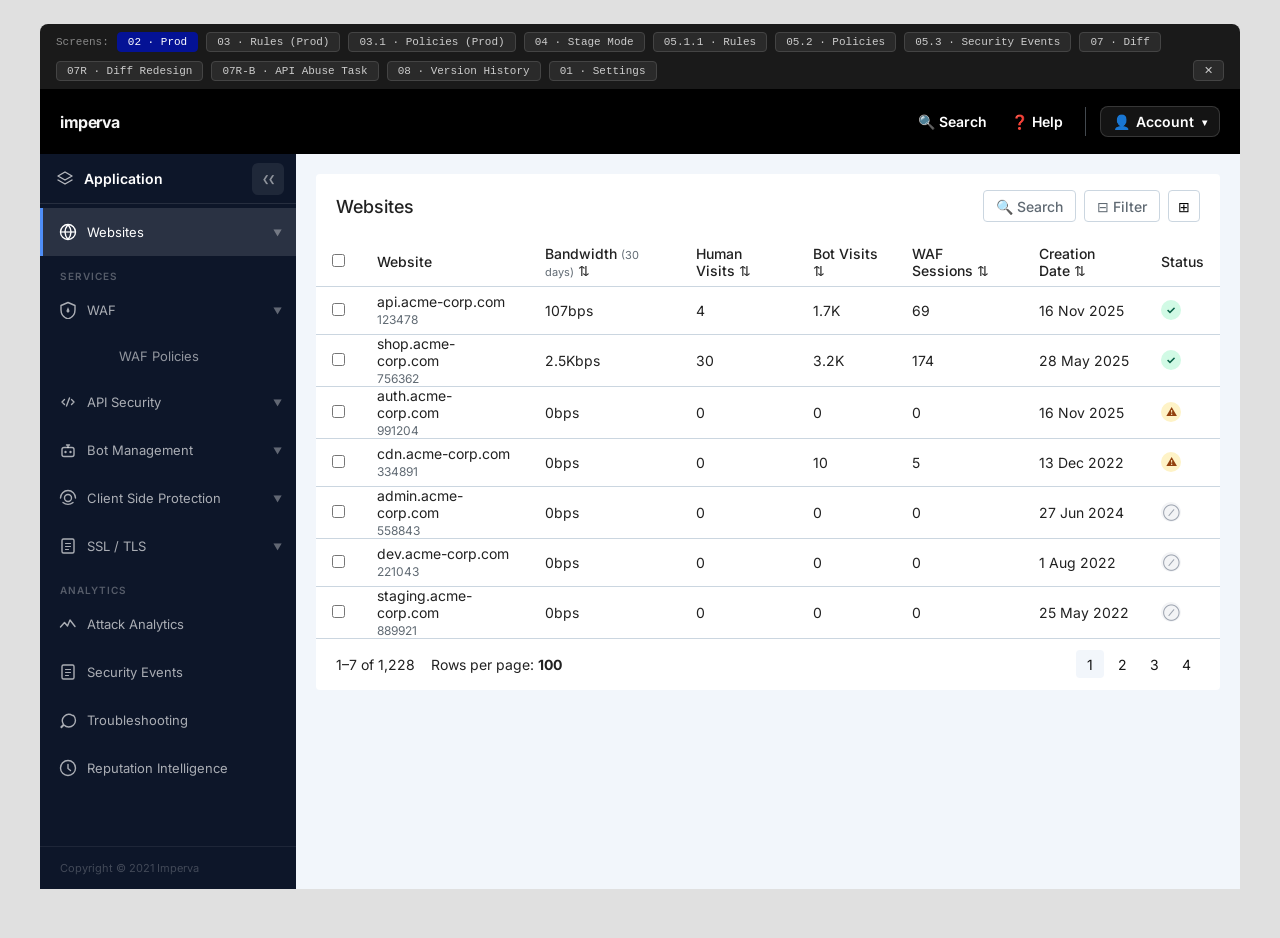
==== index.html @ 2d8f925b "Initial prototype upload" ====
<!DOCTYPE html>
<html lang="en">
<head>
  <meta charset="UTF-8" />
  <meta name="viewport" content="width=device-width, initial-scale=1.0" />
  <title>Imperva  -  Stage & Version Control Prototype</title>
  <link rel="stylesheet" href="style.css" />
</head>
<body>

<!-- ── PROTOTYPE NAV BAR ──────────────────────────── -->
<nav class="proto-nav">
  <span>Screens:</span>
  <button class="active" onclick="showScreen('s02')">02 · Prod</button>
  <button onclick="showScreen('s03')">03 · Rules (Prod)</button>
  <button onclick="showScreen('s03_1')">03.1 · Policies (Prod)</button>
  <button onclick="showScreen('s04')">04 · Stage Mode</button>
  <button onclick="showScreen('s05_1_1')">05.1.1 · Rules</button>
  <button onclick="showScreen('s05_2')">05.2 · Policies</button>
  <button onclick="showScreen('s05_3')">05.3 · Security Events</button>
  <button onclick="showDiff()">07 · Diff</button>
  <button onclick="showScreen('s07r')">07R · Diff Redesign</button>
  <button onclick="showScreen('s07rb')">07R-B · API Abuse Task</button>
  <button onclick="showScreen('s08')">08 · Version History</button>
  <button onclick="showScreen('s01')">01 · Settings</button>
  <button id="proto-collapse-btn" onclick="toggleProtoNav()" style="margin-left:auto;">✕</button>
</nav>

<!-- ════════════════════════════════════════════════
     SCREEN 02  -  PROD (production view)
═════════════════════════════════════════════════ -->
<div id="s02" class="screen active">
  <header class="top-nav black" id="nav-s02"></header>
  <div class="page-body">
    <aside class="sidebar" id="sidebar-s02"></aside>
    <main class="page-content">
      <div class="table-container" style="margin:20px;">
        <div class="table-toolbar" style="gap:12px;">
          <div class="table-title">Websites</div>
          <div class="table-actions" style="margin-left:auto;">
            <button class="btn btn-ghost">🔍 Search</button>
            <button class="btn btn-ghost">⊟ Filter</button>
            <button class="btn btn-ghost-sm">⊞</button>
          </div>
        </div>
        <table id="websites-table-s02"></table>
        <div class="table-pagination">
          <span>1–7 of 1,228</span>
          <span>Rows per page: <strong>100</strong></span>
          <div class="page-nums"><span class="current-page">1</span><span>2</span><span>3</span><span>4</span></div>
        </div>
      </div>
    </main>
  </div>
</div><!-- /s02 -->


<!-- ════════════════════════════════════════════════
     SCREEN 03  -  RULES (PROD, read-only)
═════════════════════════════════════════════════ -->
<div id="s03" class="screen">
  <header class="top-nav black" id="nav-s03"></header>
  <div class="page-body">
    <aside class="sidebar" id="sidebar-s03"></aside>
    <main class="page-content">

      <!-- Read-only info banner -->
      <div style="display:flex;align-items:center;gap:12px;background:#EFF6FF;border-left:4px solid #3B82F6;border-radius:4px;padding:12px 16px;margin:16px 20px 0;font-size:13px;color:#1E40AF;">
        <span style="font-size:15px;flex-shrink:0;">🔒</span>
        <span>Rules are read-only in production. To create or edit rules, switch to Stage Mode. Changes are saved as a version and must be promoted to take effect in production.</span>
        <button class="btn btn-primary" style="margin-left:auto;flex-shrink:0;height:32px;font-size:12px;padding:0 14px;" onclick="showScreen('s05_1_1')">Switch to Stage Mode</button>
      </div>

      <!-- ── RULES PAGE (read-only) ── -->
      <div class="rules-page">

        <!-- Tab bar -->
        <div class="rules-tabs">
          <button class="rules-tab active">All</button>
          <button class="rules-tab">Redirect</button>
          <button class="rules-tab">Rates</button>
          <button class="rules-tab">Security</button>
          <button class="rules-tab">Rewrite Request</button>
          <button class="rules-tab">Forward</button>
          <button class="rules-tab">Rewrite Response</button>
          <button class="rules-tab">Override WAF Settings</button>
        </div>

        <!-- Toolbar -->
        <div class="rules-toolbar">
          <div class="rules-filter">
            <svg width="14" height="14" viewBox="0 0 16 16" fill="none"><path d="M6.5 1A5.5 5.5 0 1 0 12 6.5 5.506 5.506 0 0 0 6.5 1zm4.457 9.043L15 14.086 14.086 15l-4.043-4.043A5.5 5.5 0 1 1 10.957 10.043z" fill="#606A73"/></svg>
            <input type="text" placeholder="Filter by Keyword or ID" />
          </div>
          <button class="rules-icon-btn" title="Export">
            <svg width="16" height="16" viewBox="0 0 16 16" fill="none"><path d="M8 1v9M4 6l4 4 4-4M2 13h12" stroke="#606A73" stroke-width="1.5" stroke-linecap="round" stroke-linejoin="round"/></svg>
          </button>
          <button class="btn btn-primary" style="height:36px;font-size:13px;padding:0 16px;opacity:0.5;pointer-events:none;">Add Rule</button>
        </div>

        <!-- Table -->
        <table class="rules-table">
          <thead>
            <tr>
              <th>PriorityName (ID)</th>
              <th>Description</th>
              <th>Hits (Last 7 days)</th>
              <th>Status</th>
              <th>Edit</th>
              <th>More</th>
            </tr>
          </thead>
          <tbody>
            <!-- Rates group -->
            <tr class="rules-group-row">
              <td colspan="6">Rates</td>
            </tr>
            <tr>
              <td>
                <div class="rules-name">Count Ruby HTTP client<br>requests in 10sec (10093129)</div>
              </td>
              <td class="rules-desc">If: ClientId == 747</td>
              <td></td>
              <td><span class="rules-status enabled"><svg width="14" height="14" viewBox="0 0 16 16"><circle cx="8" cy="8" r="7" fill="#22c55e"/><path d="M5 8l2.5 2.5L11 5.5" stroke="#fff" stroke-width="1.8" stroke-linecap="round" stroke-linejoin="round" fill="none"/></svg> Enabled</span></td>
              <td><button class="rules-action-btn" style="opacity:0.5;pointer-events:none;">&#9998;</button></td>
              <td><button class="rules-action-btn" style="opacity:0.5;pointer-events:none;">&#8942;</button></td>
            </tr>
            <!-- Security group -->
            <tr class="rules-group-row">
              <td colspan="6">Security</td>
            </tr>
            <tr>
              <td>
                <div class="rules-name">Block Session when reaching<br>10 requests (10093135)</div>
              </td>
              <td class="rules-desc">
                If: CustomRate &gt;= {count-ruby-http-client-requests-<br>in-10sec;10}<br>
                <span style="color:#606A73;">Then: Block Session</span>
              </td>
              <td></td>
              <td><span class="rules-status enabled"><svg width="14" height="14" viewBox="0 0 16 16"><circle cx="8" cy="8" r="7" fill="#22c55e"/><path d="M5 8l2.5 2.5L11 5.5" stroke="#fff" stroke-width="1.8" stroke-linecap="round" stroke-linejoin="round" fill="none"/></svg> Enabled</span></td>
              <td><button class="rules-action-btn" style="opacity:0.5;pointer-events:none;">&#9998;</button></td>
              <td><button class="rules-action-btn" style="opacity:0.5;pointer-events:none;">&#8942;</button></td>
            </tr>
          </tbody>
        </table>

        <!-- Pagination -->
        <div class="rules-pagination">
          <span>Showing 1 to 2 of 2 entries</span>
          <span style="margin-left:16px;">Show <select class="rules-page-select"><option>25</option><option>50</option><option>100</option></select> rows</span>
          <div class="rules-page-nums">
            <button class="rules-pg-btn">&lt;&lt;</button>
            <button class="rules-pg-btn">&lt;</button>
            <button class="rules-pg-btn active">1</button>
            <button class="rules-pg-btn">&gt;</button>
            <button class="rules-pg-btn">&gt;&gt;</button>
          </div>
        </div>

      </div><!-- /rules-page -->
    </main>
  </div>
</div><!-- /s03 -->


<!-- ════════════════════════════════════════════════
     SCREEN 03.1  -  POLICIES (PROD, read-only)
═════════════════════════════════════════════════ -->
<div id="s03_1" class="screen">
  <header class="top-nav black" id="nav-s03_1"></header>
  <div class="page-body">
    <aside class="sidebar" id="sidebar-s03_1"></aside>
    <main class="page-content">

      <!-- Read-only info banner -->
      <div style="display:flex;align-items:center;gap:12px;background:#EFF6FF;border-left:4px solid #3B82F6;border-radius:4px;padding:12px 16px;margin:16px 20px 0;font-size:13px;color:#1E40AF;">
        <span style="font-size:15px;flex-shrink:0;">🔒</span>
        <span>Policies are read-only in production. To create or edit policies, switch to Stage Mode.</span>
        <button class="btn btn-primary" style="margin-left:auto;flex-shrink:0;height:32px;font-size:12px;padding:0 14px;" onclick="showScreen('s05_2')">Switch to Stage Mode</button>
      </div>

      <!-- ── POLICIES PAGE (read-only) ── -->
      <div class="rules-page">

        <!-- Tab bar -->
        <div class="rules-tabs">
          <button class="rules-tab active">All</button>
          <button class="rules-tab">ACL</button>
          <button class="rules-tab">Allowlist</button>
          <button class="rules-tab">WAF Rules</button>
        </div>

        <!-- Toolbar -->
        <div class="rules-toolbar" style="justify-content:space-between;">
          <button class="rules-icon-btn" style="width:auto;padding:0 12px;gap:6px;font-size:13px;color:#606A73;font-family:'Inter',sans-serif;">
            <svg width="14" height="14" viewBox="0 0 16 16" fill="none"><path d="M2 4h12M4 8h8M6 12h4" stroke="#606A73" stroke-width="1.5" stroke-linecap="round"/></svg>
            Filters
          </button>
          <div style="display:flex;gap:8px;align-items:center;">
            <div class="rules-filter">
              <svg width="14" height="14" viewBox="0 0 16 16" fill="none"><path d="M6.5 1A5.5 5.5 0 1 0 12 6.5 5.506 5.506 0 0 0 6.5 1zm4.457 9.043L15 14.086 14.086 15l-4.043-4.043A5.5 5.5 0 1 1 10.957 10.043z" fill="#606A73"/></svg>
              <input type="text" placeholder="Search" />
            </div>
            <button class="btn btn-primary" style="height:36px;font-size:13px;padding:0 16px;">New Policy</button>
          </div>
        </div>

        <!-- Table -->
        <table class="rules-table">
          <thead>
            <tr>
              <th>Policy Name (ID)</th>
              <th>Task</th>
              <th>Description</th>
              <th>Default</th>
              <th>Applied To</th>
              <th>Last Modified</th>
              <th>Status (ID)</th>
              <th>More</th>
            </tr>
          </thead>
          <tbody>
            <tr>
              <td><div class="rules-name">Global WAF Policy<br><span style="color:#606A73;font-size:12px;">ACL-001</span></div></td>
              <td><span class="pol-badge waf-rule">WAF Rules</span></td>
              <td class="rules-desc">SQL injection &amp; XSS prevention</td>
              <td>Block</td>
              <td>8 sites</td>
              <td><div style="font-size:13px;">Mar 11, 2026</div><div style="font-size:11px;color:#606A73;">2 days ago</div></td>
              <td><span class="rules-status enabled"><svg width="14" height="14" viewBox="0 0 16 16"><circle cx="8" cy="8" r="7" fill="#22c55e"/><path d="M5 8l2.5 2.5L11 5.5" stroke="#fff" stroke-width="1.8" stroke-linecap="round" stroke-linejoin="round" fill="none"/></svg> Enabled</span></td>
              <td><button class="rules-action-btn" style="opacity:0.5;pointer-events:none;">&#8942;</button></td>
            </tr>
            <tr>
              <td><div class="rules-name">Bot Detection – API<br><span style="color:#606A73;font-size:12px;">BOT-004</span></div></td>
              <td><span class="pol-badge waf-rule">WAF Rules</span></td>
              <td class="rules-desc">Detect automated API traffic</td>
              <td>Challenge</td>
              <td>3 sites</td>
              <td><div style="font-size:13px;">Mar 10, 2026</div><div style="font-size:11px;color:#606A73;">3 days ago</div></td>
              <td><span class="rules-status enabled"><svg width="14" height="14" viewBox="0 0 16 16"><circle cx="8" cy="8" r="7" fill="#22c55e"/><path d="M5 8l2.5 2.5L11 5.5" stroke="#fff" stroke-width="1.8" stroke-linecap="round" stroke-linejoin="round" fill="none"/></svg> Enabled</span></td>
              <td><button class="rules-action-btn" style="opacity:0.5;pointer-events:none;">&#8942;</button></td>
            </tr>
            <tr>
              <td><div class="rules-name">allow no traffic from Israel<br><span style="color:#606A73;font-size:12px;">DSGN-898</span></div></td>
              <td><span class="pol-badge acl-badge">ACL</span></td>
              <td class="rules-desc">Geo-based access control rule</td>
              <td>Block</td>
              <td>5 sites</td>
              <td><div style="font-size:13px;">Mar 08, 2026</div><div style="font-size:11px;color:#606A73;">5 days ago</div></td>
              <td><span class="rules-status enabled"><svg width="14" height="14" viewBox="0 0 16 16"><circle cx="8" cy="8" r="7" fill="#22c55e"/><path d="M5 8l2.5 2.5L11 5.5" stroke="#fff" stroke-width="1.8" stroke-linecap="round" stroke-linejoin="round" fill="none"/></svg> Enabled</span></td>
              <td><button class="rules-action-btn" style="opacity:0.5;pointer-events:none;">&#8942;</button></td>
            </tr>
            <tr>
              <td><div class="rules-name">above 500 policy<br><span style="color:#606A73;font-size:12px;">DSGN-00F</span></div></td>
              <td><span class="pol-badge waf-rule">WAF Rules</span></td>
              <td class="rules-desc">Rate threshold enforcement</td>
              <td>Block</td>
              <td>2 sites</td>
              <td><div style="font-size:13px;">Mar 06, 2026</div><div style="font-size:11px;color:#606A73;">7 days ago</div></td>
              <td><span class="rules-status modified"><svg width="14" height="14" viewBox="0 0 16 16"><circle cx="8" cy="8" r="7" fill="#F59E0B"/><path d="M8 5v3.5M8 10.5v.5" stroke="#fff" stroke-width="1.8" stroke-linecap="round" fill="none"/></svg> Modified</span></td>
              <td><button class="rules-action-btn" style="opacity:0.5;pointer-events:none;">&#8942;</button></td>
            </tr>
            <tr>
              <td><div class="rules-name">Rate Limiting – Login<br><span style="color:#606A73;font-size:12px;">RL-012</span></div></td>
              <td><span class="pol-badge waf-rule">WAF Rules</span></td>
              <td class="rules-desc">Limit login attempts to prevent brute force</td>
              <td>Block</td>
              <td>1 site</td>
              <td><div style="font-size:13px;">Feb 01, 2026</div><div style="font-size:11px;color:#606A73;">38 days ago</div></td>
              <td><span class="rules-status enabled"><svg width="14" height="14" viewBox="0 0 16 16"><circle cx="8" cy="8" r="7" fill="#22c55e"/><path d="M5 8l2.5 2.5L11 5.5" stroke="#fff" stroke-width="1.8" stroke-linecap="round" stroke-linejoin="round" fill="none"/></svg> Enabled</span></td>
              <td><button class="rules-action-btn" style="opacity:0.5;pointer-events:none;">&#8942;</button></td>
            </tr>
            <tr>
              <td><div class="rules-name">block new domains<br><span style="color:#606A73;font-size:12px;">ATTS-101</span></div></td>
              <td><span class="pol-badge acl-badge">ACL</span></td>
              <td class="rules-desc">Block requests from newly registered domains</td>
              <td>Block</td>
              <td>All sites</td>
              <td><div style="font-size:13px;">Jan 28, 2026</div><div style="font-size:11px;color:#606A73;">45 days ago</div></td>
              <td><span class="rules-status enabled"><svg width="14" height="14" viewBox="0 0 16 16"><circle cx="8" cy="8" r="7" fill="#22c55e"/><path d="M5 8l2.5 2.5L11 5.5" stroke="#fff" stroke-width="1.8" stroke-linecap="round" stroke-linejoin="round" fill="none"/></svg> Enabled</span></td>
              <td><button class="rules-action-btn" style="opacity:0.5;pointer-events:none;">&#8942;</button></td>
            </tr>
            <tr>
              <td><div class="rules-name">block low score domains<br><span style="color:#606A73;font-size:12px;">LTLM-21271</span></div></td>
              <td><span class="pol-badge waf-rule">WAF Rules</span></td>
              <td class="rules-desc">Block clients with reputation score &lt; 30</td>
              <td>Block</td>
              <td>6 sites</td>
              <td><div style="font-size:13px;">Jan 15, 2026</div><div style="font-size:11px;color:#606A73;">58 days ago</div></td>
              <td><span class="rules-status enabled"><svg width="14" height="14" viewBox="0 0 16 16"><circle cx="8" cy="8" r="7" fill="#22c55e"/><path d="M5 8l2.5 2.5L11 5.5" stroke="#fff" stroke-width="1.8" stroke-linecap="round" stroke-linejoin="round" fill="none"/></svg> Enabled</span></td>
              <td><button class="rules-action-btn" style="opacity:0.5;pointer-events:none;">&#8942;</button></td>
            </tr>
            <tr>
              <td><div class="rules-name">IP Allowlist<br><span style="color:#606A73;font-size:12px;">IPL-007</span></div></td>
              <td><span class="pol-badge allowlist">Allowlist</span></td>
              <td class="rules-desc">Allow requests from known trusted IPs</td>
              <td>Allow</td>
              <td>4 sites</td>
              <td><div style="font-size:13px;">Mar 09, 2026</div><div style="font-size:11px;color:#606A73;">4 days ago</div></td>
              <td><span class="rules-status enabled"><svg width="14" height="14" viewBox="0 0 16 16"><circle cx="8" cy="8" r="7" fill="#22c55e"/><path d="M5 8l2.5 2.5L11 5.5" stroke="#fff" stroke-width="1.8" stroke-linecap="round" stroke-linejoin="round" fill="none"/></svg> Enabled</span></td>
              <td><button class="rules-action-btn" style="opacity:0.5;pointer-events:none;">&#8942;</button></td>
            </tr>
          </tbody>
        </table>

        <!-- Pagination -->
        <div class="rules-pagination">
          <span>Showing 1 to 8 of 8 entries</span>
          <span style="margin-left:16px;">Show <select class="rules-page-select"><option>25</option><option>50</option><option>100</option></select> rows</span>
          <div class="rules-page-nums">
            <button class="rules-pg-btn">&lt;&lt;</button>
            <button class="rules-pg-btn">&lt;</button>
            <button class="rules-pg-btn active">1</button>
            <button class="rules-pg-btn">&gt;</button>
            <button class="rules-pg-btn">&gt;&gt;</button>
          </div>
        </div>

      </div><!-- /policies-page -->
    </main>
  </div>
</div><!-- /s03_1 -->


<!-- ════════════════════════════════════════════════
     SCREEN 04  -  IN STAGE MODE
═════════════════════════════════════════════════ -->
<div id="s04" class="screen">
  <header class="top-nav blue" id="nav-s04"></header>
  <div class="page-body">
    <aside class="sidebar" id="sidebar-s04"></aside>
    <main class="page-content">
      <div class="stage-banner" id="banner-s04"></div>
      <div class="table-container" style="margin:20px;">
        <div class="table-toolbar" style="gap:12px;">
          <div class="table-title">Websites</div>
          <div class="table-actions" style="margin-left:auto;">
            <button class="btn btn-ghost">🔍 Search</button>
            <button class="btn btn-ghost">⊟ Filter</button>
            <button class="btn btn-ghost-sm">⊞</button>
          </div>
        </div>
        <table id="websites-table-s04"></table>
        <div class="table-pagination">
          <span>1–7 of 1,228</span>
          <span>Rows per page: <strong>100</strong></span>
          <div class="page-nums"><span class="current-page">1</span><span>2</span><span>3</span><span>4</span></div>
        </div>
      </div>
    </main>
  </div>
</div><!-- /s04 -->


<!-- ════════════════════════════════════════════════
     SCREEN 05.1  -  NAVIGATING STAGE (website console)
═════════════════════════════════════════════════ -->
<div id="s05_1" class="screen">
  <header class="top-nav blue" id="nav-s05_1"></header>
  <div class="page-body">
    <aside class="sidebar sidebar-navigating" id="sidebar-s05_1"></aside>
    <main class="page-content">
      <div class="stage-banner" id="banner-s05_1"></div>
      <div style="padding:16px 20px 8px;">
        <div class="page-content-title">api.acme-corp.com</div>
      </div>
      <img src="dashboard-screenshot.png"
           alt="Website dashboard"
           style="width:100%;display:block;" />
    </main>
  </div>
</div><!-- /s05_1 -->


<!-- ════════════════════════════════════════════════
     SCREEN 05.1.1 - RULES IN STAGE
═════════════════════════════════════════════════ -->
<div id="s05_1_1" class="screen">
  <header class="top-nav blue" id="nav-s05_1_1"></header>
  <div class="page-body">
    <aside class="sidebar sidebar-navigating" id="sidebar-s05_1_1"></aside>
    <main class="page-content">
      <div class="stage-banner" id="banner-s05_1_1"></div>

      <!-- ── RULES PAGE ── -->
      <div class="rules-page">

        <!-- Tab bar -->
        <div class="rules-tabs">
          <button class="rules-tab active">All</button>
          <button class="rules-tab">Redirect</button>
          <button class="rules-tab">Rates</button>
          <button class="rules-tab">Security</button>
          <button class="rules-tab">Rewrite Request</button>
          <button class="rules-tab">Forward</button>
          <button class="rules-tab">Rewrite Response</button>
          <button class="rules-tab">Override WAF Settings</button>
        </div>

        <!-- Toolbar -->
        <div class="rules-toolbar">
          <div class="rules-filter">
            <svg width="14" height="14" viewBox="0 0 16 16" fill="none"><path d="M6.5 1A5.5 5.5 0 1 0 12 6.5 5.506 5.506 0 0 0 6.5 1zm4.457 9.043L15 14.086 14.086 15l-4.043-4.043A5.5 5.5 0 1 1 10.957 10.043z" fill="#606A73"/></svg>
            <input type="text" placeholder="Filter by Keyword or ID" />
          </div>
          <button class="rules-icon-btn" title="Export">
            <svg width="16" height="16" viewBox="0 0 16 16" fill="none"><path d="M8 1v9M4 6l4 4 4-4M2 13h12" stroke="#606A73" stroke-width="1.5" stroke-linecap="round" stroke-linejoin="round"/></svg>
          </button>
          <button class="btn btn-primary" style="height:36px;font-size:13px;padding:0 16px;">Add Rule</button>
        </div>

        <!-- Table -->
        <table class="rules-table">
          <thead>
            <tr>
              <th>PriorityName (ID)</th>
              <th>Description</th>
              <th>Hits (Last 7 days)</th>
              <th>Status</th>
              <th>Edit</th>
              <th>More</th>
            </tr>
          </thead>
          <tbody>
            <!-- Rates group -->
            <tr class="rules-group-row">
              <td colspan="6">Rates</td>
            </tr>
            <tr>
              <td>
                <div class="rules-name">Count Ruby HTTP client<br>requests in 10sec (10093129)</div>
              </td>
              <td class="rules-desc">If: ClientId == 747</td>
              <td></td>
              <td><span class="rules-status enabled"><svg width="14" height="14" viewBox="0 0 16 16"><circle cx="8" cy="8" r="7" fill="#22c55e"/><path d="M5 8l2.5 2.5L11 5.5" stroke="#fff" stroke-width="1.8" stroke-linecap="round" stroke-linejoin="round" fill="none"/></svg> Enabled</span></td>
              <td><button class="rules-action-btn">&#9998;</button></td>
              <td><button class="rules-action-btn">&#8942;</button></td>
            </tr>
            <!-- Security group -->
            <tr class="rules-group-row">
              <td colspan="6">Security</td>
            </tr>
            <tr>
              <td>
                <div class="rules-name">Block Session when reaching<br>10 requests (10093135)</div>
              </td>
              <td class="rules-desc">
                If: CustomRate &gt;= {count-ruby-http-client-requests-<br>in-10sec;10}<br>
                <span style="color:#606A73;">Then: Block Session</span>
              </td>
              <td></td>
              <td><span class="rules-status enabled"><svg width="14" height="14" viewBox="0 0 16 16"><circle cx="8" cy="8" r="7" fill="#22c55e"/><path d="M5 8l2.5 2.5L11 5.5" stroke="#fff" stroke-width="1.8" stroke-linecap="round" stroke-linejoin="round" fill="none"/></svg> Enabled</span></td>
              <td><button class="rules-action-btn">&#9998;</button></td>
              <td><button class="rules-action-btn">&#8942;</button></td>
            </tr>
          </tbody>
        </table>

        <!-- Pagination -->
        <div class="rules-pagination">
          <span>Showing 1 to 2 of 2 entries</span>
          <span style="margin-left:16px;">Show <select class="rules-page-select"><option>25</option><option>50</option><option>100</option></select> rows</span>
          <div class="rules-page-nums">
            <button class="rules-pg-btn">&lt;&lt;</button>
            <button class="rules-pg-btn">&lt;</button>
            <button class="rules-pg-btn active">1</button>
            <button class="rules-pg-btn">&gt;</button>
            <button class="rules-pg-btn">&gt;&gt;</button>
          </div>
        </div>

      </div><!-- /rules-page -->
    </main>
  </div>
</div><!-- /s05_1_1 -->


<!-- ════════════════════════════════════════════════
     SCREEN 05.2  -  POLICIES IN STAGE
═════════════════════════════════════════════════ -->
<div id="s05_2" class="screen">
  <header class="top-nav blue" id="nav-s05_2"></header>
  <div class="page-body">
    <aside class="sidebar sidebar-navigating" id="sidebar-s05_2"></aside>
    <main class="page-content">
      <div class="stage-banner" id="banner-s05_2"></div>

      <!-- ── POLICIES PAGE ── -->
      <div class="rules-page">

        <!-- Tab bar -->
        <div class="rules-tabs">
          <button class="rules-tab active">All</button>
          <button class="rules-tab">ACL</button>
          <button class="rules-tab">Allowlist</button>
          <button class="rules-tab">WAF Rules</button>
        </div>

        <!-- Toolbar -->
        <div class="rules-toolbar" style="justify-content:space-between;">
          <button class="rules-icon-btn" style="width:auto;padding:0 12px;gap:6px;font-size:13px;color:#606A73;font-family:'Inter',sans-serif;">
            <svg width="14" height="14" viewBox="0 0 16 16" fill="none"><path d="M2 4h12M4 8h8M6 12h4" stroke="#606A73" stroke-width="1.5" stroke-linecap="round"/></svg>
            Filters
          </button>
          <div style="display:flex;gap:8px;align-items:center;">
            <div class="rules-filter">
              <svg width="14" height="14" viewBox="0 0 16 16" fill="none"><path d="M6.5 1A5.5 5.5 0 1 0 12 6.5 5.506 5.506 0 0 0 6.5 1zm4.457 9.043L15 14.086 14.086 15l-4.043-4.043A5.5 5.5 0 1 1 10.957 10.043z" fill="#606A73"/></svg>
              <input type="text" placeholder="Search" />
            </div>
            <button class="btn btn-primary" style="height:36px;font-size:13px;padding:0 16px;">New Policy</button>
          </div>
        </div>

        <!-- Table -->
        <table class="rules-table">
          <thead>
            <tr>
              <th>Policy Name (ID)</th>
              <th>Task</th>
              <th>Description</th>
              <th>Default</th>
              <th>Applied To</th>
              <th>Last Modified</th>
              <th>Status (ID)</th>
              <th>More</th>
            </tr>
          </thead>
          <tbody>
            <tr>
              <td><div class="rules-name">Global WAF Policy<br><span style="color:#606A73;font-size:12px;">ACL-001</span></div></td>
              <td><span class="pol-badge waf-rule">WAF Rules</span></td>
              <td class="rules-desc">SQL injection &amp; XSS prevention</td>
              <td>Block</td>
              <td>8 sites</td>
              <td><div style="font-size:13px;">Mar 11, 2026</div><div style="font-size:11px;color:#606A73;">2 days ago</div></td>
              <td><span class="rules-status enabled"><svg width="14" height="14" viewBox="0 0 16 16"><circle cx="8" cy="8" r="7" fill="#22c55e"/><path d="M5 8l2.5 2.5L11 5.5" stroke="#fff" stroke-width="1.8" stroke-linecap="round" stroke-linejoin="round" fill="none"/></svg> Enabled</span></td>
              <td><button class="rules-action-btn">&#8942;</button></td>
            </tr>
            <tr>
              <td><div class="rules-name">Bot Detection – API<br><span style="color:#606A73;font-size:12px;">BOT-004</span></div></td>
              <td><span class="pol-badge waf-rule">WAF Rules</span></td>
              <td class="rules-desc">Detect automated API traffic</td>
              <td>Challenge</td>
              <td>3 sites</td>
              <td><div style="font-size:13px;">Mar 10, 2026</div><div style="font-size:11px;color:#606A73;">3 days ago</div></td>
              <td><span class="rules-status enabled"><svg width="14" height="14" viewBox="0 0 16 16"><circle cx="8" cy="8" r="7" fill="#22c55e"/><path d="M5 8l2.5 2.5L11 5.5" stroke="#fff" stroke-width="1.8" stroke-linecap="round" stroke-linejoin="round" fill="none"/></svg> Enabled</span></td>
              <td><button class="rules-action-btn">&#8942;</button></td>
            </tr>
            <tr>
              <td><div class="rules-name">allow no traffic from Israel<br><span style="color:#606A73;font-size:12px;">DSGN-898</span></div></td>
              <td><span class="pol-badge acl-badge">ACL</span></td>
              <td class="rules-desc">Geo-based access control rule</td>
              <td>Block</td>
              <td>5 sites</td>
              <td><div style="font-size:13px;">Mar 08, 2026</div><div style="font-size:11px;color:#606A73;">5 days ago</div></td>
              <td><span class="rules-status enabled"><svg width="14" height="14" viewBox="0 0 16 16"><circle cx="8" cy="8" r="7" fill="#22c55e"/><path d="M5 8l2.5 2.5L11 5.5" stroke="#fff" stroke-width="1.8" stroke-linecap="round" stroke-linejoin="round" fill="none"/></svg> Enabled</span></td>
              <td><button class="rules-action-btn">&#8942;</button></td>
            </tr>
            <tr>
              <td><div class="rules-name">above 500 policy<br><span style="color:#606A73;font-size:12px;">DSGN-00F</span></div></td>
              <td><span class="pol-badge waf-rule">WAF Rules</span></td>
              <td class="rules-desc">Rate threshold enforcement</td>
              <td>Block</td>
              <td>2 sites</td>
              <td><div style="font-size:13px;">Mar 06, 2026</div><div style="font-size:11px;color:#606A73;">7 days ago</div></td>
              <td><span class="rules-status modified"><svg width="14" height="14" viewBox="0 0 16 16"><circle cx="8" cy="8" r="7" fill="#F59E0B"/><path d="M8 5v3.5M8 10.5v.5" stroke="#fff" stroke-width="1.8" stroke-linecap="round" fill="none"/></svg> Modified</span></td>
              <td><button class="rules-action-btn">&#8942;</button></td>
            </tr>
            <tr>
              <td><div class="rules-name">Rate Limiting – Login<br><span style="color:#606A73;font-size:12px;">RL-012</span></div></td>
              <td><span class="pol-badge waf-rule">WAF Rules</span></td>
              <td class="rules-desc">Limit login attempts to prevent brute force</td>
              <td>Block</td>
              <td>1 site</td>
              <td><div style="font-size:13px;">Feb 01, 2026</div><div style="font-size:11px;color:#606A73;">38 days ago</div></td>
              <td><span class="rules-status enabled"><svg width="14" height="14" viewBox="0 0 16 16"><circle cx="8" cy="8" r="7" fill="#22c55e"/><path d="M5 8l2.5 2.5L11 5.5" stroke="#fff" stroke-width="1.8" stroke-linecap="round" stroke-linejoin="round" fill="none"/></svg> Enabled</span></td>
              <td><button class="rules-action-btn">&#8942;</button></td>
            </tr>
            <tr>
              <td><div class="rules-name">block new domains<br><span style="color:#606A73;font-size:12px;">ATTS-101</span></div></td>
              <td><span class="pol-badge acl-badge">ACL</span></td>
              <td class="rules-desc">Block requests from newly registered domains</td>
              <td>Block</td>
              <td>All sites</td>
              <td><div style="font-size:13px;">Jan 28, 2026</div><div style="font-size:11px;color:#606A73;">45 days ago</div></td>
              <td><span class="rules-status enabled"><svg width="14" height="14" viewBox="0 0 16 16"><circle cx="8" cy="8" r="7" fill="#22c55e"/><path d="M5 8l2.5 2.5L11 5.5" stroke="#fff" stroke-width="1.8" stroke-linecap="round" stroke-linejoin="round" fill="none"/></svg> Enabled</span></td>
              <td><button class="rules-action-btn">&#8942;</button></td>
            </tr>
            <tr>
              <td><div class="rules-name">block low score domains<br><span style="color:#606A73;font-size:12px;">LTLM-21271</span></div></td>
              <td><span class="pol-badge waf-rule">WAF Rules</span></td>
              <td class="rules-desc">Block clients with reputation score &lt; 30</td>
              <td>Block</td>
              <td>6 sites</td>
              <td><div style="font-size:13px;">Jan 15, 2026</div><div style="font-size:11px;color:#606A73;">58 days ago</div></td>
              <td><span class="rules-status enabled"><svg width="14" height="14" viewBox="0 0 16 16"><circle cx="8" cy="8" r="7" fill="#22c55e"/><path d="M5 8l2.5 2.5L11 5.5" stroke="#fff" stroke-width="1.8" stroke-linecap="round" stroke-linejoin="round" fill="none"/></svg> Enabled</span></td>
              <td><button class="rules-action-btn">&#8942;</button></td>
            </tr>
            <tr>
              <td><div class="rules-name">IP Allowlist<br><span style="color:#606A73;font-size:12px;">IPL-007</span></div></td>
              <td><span class="pol-badge allowlist">Allowlist</span></td>
              <td class="rules-desc">Allow requests from known trusted IPs</td>
              <td>Allow</td>
              <td>4 sites</td>
              <td><div style="font-size:13px;">Mar 09, 2026</div><div style="font-size:11px;color:#606A73;">4 days ago</div></td>
              <td><span class="rules-status enabled"><svg width="14" height="14" viewBox="0 0 16 16"><circle cx="8" cy="8" r="7" fill="#22c55e"/><path d="M5 8l2.5 2.5L11 5.5" stroke="#fff" stroke-width="1.8" stroke-linecap="round" stroke-linejoin="round" fill="none"/></svg> Enabled</span></td>
              <td><button class="rules-action-btn">&#8942;</button></td>
            </tr>
          </tbody>
        </table>

        <!-- Pagination -->
        <div class="rules-pagination">
          <span>Showing 1 to 8 of 8 entries</span>
          <span style="margin-left:16px;">Show <select class="rules-page-select"><option>25</option><option>50</option><option>100</option></select> rows</span>
          <div class="rules-page-nums">
            <button class="rules-pg-btn">&lt;&lt;</button>
            <button class="rules-pg-btn">&lt;</button>
            <button class="rules-pg-btn active">1</button>
            <button class="rules-pg-btn">&gt;</button>
            <button class="rules-pg-btn">&gt;&gt;</button>
          </div>
        </div>

      </div><!-- /policies-page -->
    </main>
  </div>
</div><!-- /s05_2 -->


<!-- ════════════════════════════════════════════════
     SCREEN 05.3  -  SECURITY EVENTS IN STAGE
═════════════════════════════════════════════════ -->
<div id="s05_3" class="screen">
  <header class="top-nav blue" id="nav-s05_3"></header>
  <div class="page-body">
    <aside class="sidebar sidebar-navigating" id="sidebar-s05_3"></aside>
    <main class="page-content">
      <div class="stage-banner" id="banner-s05_3"></div>
      <!-- ── SECURITY EVENTS PAGE ── -->
      <div style="padding:16px 20px;display:flex;flex-direction:column;gap:12px;font-family:'Inter',sans-serif;">

        <!-- Filter bar -->
        <div style="background:#fff;border-radius:4px;box-shadow:0 2px 6px rgba(0,0,0,0.13),0 1px 1px rgba(0,0,0,0.1);padding:10px 12px;display:flex;flex-direction:column;gap:8px;">
          <div style="display:flex;align-items:center;gap:0;">
            <!-- Assets dropdown -->
            <div style="display:flex;flex-direction:column;padding:4px 8px 4px 0;min-width:160px;">
              <span style="font-size:11px;color:#606A73;letter-spacing:0.4px;">Assets</span>
              <div style="display:flex;align-items:center;gap:6px;">
                <span style="font-size:13px;color:#212121;">All websites selected (Stage)</span>
                <svg width="10" height="10" viewBox="0 0 10 10" fill="none"><path d="M2 3.5l3 3 3-3" stroke="#606A73" stroke-width="1.5" stroke-linecap="round" stroke-linejoin="round"/></svg>
              </div>
            </div>
            <div style="width:1px;height:32px;background:#CBD6E0;margin:0 8px;"></div>
            <!-- Timeframe dropdown -->
            <div style="display:flex;flex-direction:column;padding:4px 8px 4px 0;min-width:120px;">
              <span style="font-size:11px;color:#606A73;letter-spacing:0.4px;">Timeframe</span>
              <div style="display:flex;align-items:center;gap:6px;">
                <span style="font-size:13px;color:#212121;">Last 7 days</span>
                <svg width="10" height="10" viewBox="0 0 10 10" fill="none"><path d="M2 3.5l3 3 3-3" stroke="#606A73" stroke-width="1.5" stroke-linecap="round" stroke-linejoin="round"/></svg>
              </div>
            </div>
            <div style="width:1px;height:32px;background:#CBD6E0;margin:0 8px;"></div>
            <!-- Data Region dropdown -->
            <div style="display:flex;flex-direction:column;padding:4px 8px 4px 0;">
              <span style="font-size:11px;color:#606A73;letter-spacing:0.4px;">Data Region</span>
              <div style="display:flex;align-items:center;gap:6px;">
                <span style="font-size:13px;color:#212121;">EU</span>
                <svg width="10" height="10" viewBox="0 0 10 10" fill="none"><path d="M2 3.5l3 3 3-3" stroke="#606A73" stroke-width="1.5" stroke-linecap="round" stroke-linejoin="round"/></svg>
              </div>
            </div>
          </div>
          <div style="height:1px;background:#CBD6E0;margin:0 -12px;"></div>
          <div>
            <button style="border:1px solid #285AE6;background:transparent;color:#285AE6;font-size:12px;font-family:'Inter',sans-serif;padding:4px 10px;border-radius:4px;cursor:pointer;display:inline-flex;align-items:center;gap:5px;">
              <svg width="12" height="12" viewBox="0 0 16 16" fill="none"><path d="M2 4h12M4 8h8M6 12h4" stroke="#285AE6" stroke-width="1.5" stroke-linecap="round"/></svg>
              Filters
            </button>
          </div>
        </div>

        <!-- Top vis: WAF Sessions by violation type -->
        <div style="background:#fff;border-radius:4px;box-shadow:0 2px 6px rgba(0,0,0,0.13),0 1px 1px rgba(0,0,0,0.1);padding:24px;display:flex;flex-direction:column;gap:16px;">
          <div style="font-size:16px;font-weight:600;color:#212121;letter-spacing:0.5px;">WAF Sessions (by violation type)</div>
          <!-- Stat items -->
          <div style="display:flex;gap:48px;align-items:flex-start;">
            <div style="display:flex;gap:8px;align-items:flex-start;">
              <div style="width:4px;height:36px;background:#5081F2;border-radius:1px;margin-top:2px;flex-shrink:0;"></div>
              <div>
                <div style="font-size:13px;color:#808B95;line-height:20px;">Security rules</div>
                <div style="font-size:16px;color:#212121;font-weight:600;letter-spacing:0.5px;line-height:24px;">545K</div>
              </div>
            </div>
            <div style="display:flex;gap:8px;align-items:flex-start;">
              <div style="width:4px;height:36px;background:#B88CF1;border-radius:1px;margin-top:2px;flex-shrink:0;"></div>
              <div>
                <div style="font-size:13px;color:#808B95;line-height:20px;">SQL Injection</div>
                <div style="font-size:16px;color:#212121;font-weight:600;letter-spacing:0.5px;line-height:24px;">400K</div>
              </div>
            </div>
            <div style="display:flex;gap:8px;align-items:flex-start;">
              <div style="width:4px;height:36px;background:#FFDA6C;border-radius:1px;margin-top:2px;flex-shrink:0;"></div>
              <div>
                <div style="font-size:13px;color:#808B95;line-height:20px;">Cross Site Scripting</div>
                <div style="font-size:16px;color:#212121;font-weight:600;letter-spacing:0.5px;line-height:24px;">200K</div>
              </div>
            </div>
            <div style="display:flex;gap:8px;align-items:flex-start;">
              <div style="width:4px;height:36px;background:#212121;border-radius:1px;margin-top:2px;flex-shrink:0;"></div>
              <div>
                <div style="font-size:13px;color:#808B95;line-height:20px;">DDoS</div>
                <div style="font-size:16px;color:#212121;font-weight:600;letter-spacing:0.5px;line-height:24px;">2K</div>
              </div>
            </div>
            <div style="display:flex;gap:8px;align-items:flex-start;">
              <div style="width:4px;height:36px;background:#808B95;border-radius:1px;margin-top:2px;flex-shrink:0;"></div>
              <div>
                <div style="font-size:13px;color:#808B95;line-height:20px;">Bot Access Control</div>
                <div style="font-size:16px;color:#212121;font-weight:600;letter-spacing:0.5px;line-height:24px;">67</div>
              </div>
            </div>
            <div style="display:flex;gap:8px;align-items:flex-start;">
              <div style="width:4px;height:36px;background:#FF5C5E;border-radius:1px;margin-top:2px;flex-shrink:0;"></div>
              <div>
                <div style="font-size:13px;color:#808B95;line-height:20px;">Other</div>
                <div style="font-size:16px;color:#212121;font-weight:600;letter-spacing:0.5px;line-height:24px;">31</div>
              </div>
            </div>
          </div>
          <!-- Stacked bar -->
          <div style="display:flex;width:100%;height:25px;border-radius:2px;overflow:hidden;">
            <div style="width:41.24%;background:#5081F2;"></div>
            <div style="width:26.59%;background:#B88CF1;"></div>
            <div style="width:14.84%;background:#FFDA6C;"></div>
            <div style="width:5.58%;background:#212121;"></div>
            <div style="width:9.46%;background:#808B95;"></div>
            <div style="flex:1;background:#FF5C5E;"></div>
          </div>
        </div>

        <!-- Sessions table -->
        <div style="background:#fff;border-radius:4px;box-shadow:0 2px 6px rgba(0,0,0,0.13),0 1px 1px rgba(0,0,0,0.1);overflow:hidden;">
          <div style="padding:14px 24px 10px;font-size:14px;font-weight:600;color:#212121;border-bottom:1px solid #CBD6E0;">WAF Sessions</div>

          <!-- Session rows -->
          <!-- Reusable session row structure: chevron | left details | mid details | right stats | divider | tags | kebab -->

          <!-- Row 1 -->
          <div style="display:flex;gap:16px;align-items:flex-start;padding:18px 24px;border-top:1px solid #CBD6E0;">
            <div style="width:20px;flex-shrink:0;padding-top:2px;color:#606A73;font-size:14px;">›</div>
            <div style="flex:1;display:flex;gap:12px;min-width:0;">
              <!-- Col 1 -->
              <div style="flex:1;min-width:0;display:flex;flex-direction:column;gap:6px;font-size:13px;">
                <div style="display:flex;gap:8px;"><span style="color:#606A73;width:90px;flex-shrink:0;">Client Type</span><span style="color:#212121;">Crawler</span></div>
                <div style="display:flex;gap:8px;"><span style="color:#606A73;width:90px;flex-shrink:0;">Client App</span><span style="color:#212121;">Bot</span></div>
                <div style="display:flex;gap:8px;"><span style="color:#606A73;width:90px;flex-shrink:0;">Entry page</span><span style="color:#212121;word-break:break-all;">/course/view.php?id=%27nvOp</span></div>
                <div style="display:flex;gap:8px;"><span style="color:#606A73;width:90px;flex-shrink:0;">Method</span><span style="color:#212121;">POST</span></div>
                <div style="display:flex;gap:8px;"><span style="color:#606A73;width:90px;flex-shrink:0;">User Agent</span><span style="color:#212121;">Mozilla/5.0 (Windows NT 10.0; WOW64</span></div>
              </div>
              <!-- Col 2 -->
              <div style="flex:1;min-width:0;display:flex;flex-direction:column;gap:6px;font-size:13px;">
                <div style="display:flex;gap:8px;"><span style="color:#606A73;width:80px;flex-shrink:0;">Time</span><span style="color:#212121;font-size:12px;">11 Oct 2023, 09:28:12</span></div>
                <div style="display:flex;gap:8px;"><span style="color:#606A73;width:80px;flex-shrink:0;">Website</span><span style="color:#212121;">www.sitename.com (126862)</span></div>
                <div style="display:flex;gap:8px;"><span style="color:#606A73;width:80px;flex-shrink:0;">Session ID</span><span style="color:#212121;">120000100024049434</span></div>
                <div style="display:flex;gap:8px;"><span style="color:#606A73;width:80px;flex-shrink:0;">Country</span><span style="color:#212121;">United States</span></div>
                <div style="display:flex;gap:8px;"><span style="color:#606A73;width:80px;flex-shrink:0;">Source IP</span><span style="color:#285AE6;">75.8.96.87</span></div>
              </div>
              <!-- Col 3 -->
              <div style="width:105px;flex-shrink:0;display:flex;flex-direction:column;gap:6px;font-size:13px;">
                <div style="display:flex;gap:8px;"><span style="color:#606A73;white-space:nowrap;flex-shrink:0;margin-right:4px;">Hits</span><span style="color:#212121;">4</span></div>
                <div style="display:flex;gap:8px;"><span style="color:#606A73;white-space:nowrap;flex-shrink:0;margin-right:4px;">HTTP</span><span style="color:#212121;">2.0</span></div>
                <div style="display:flex;gap:8px;"><span style="color:#606A73;white-space:nowrap;flex-shrink:0;margin-right:4px;">Cookies</span><span style="color:#212121;">Supported</span></div>
              </div>
              <!-- Divider -->
              <div style="width:1px;background:#CBD6E0;align-self:stretch;flex-shrink:0;"></div>
              <!-- Tags -->
              <div style="width:170px;flex-shrink:0;display:flex;flex-direction:column;gap:6px;overflow:hidden;">
                <span style="display:inline-block;background:#FFD2CB;color:#910A15;font-size:11px;padding:3px 6px;border-radius:2px;white-space:nowrap;">Security Rules (20)</span>
                <span style="display:inline-block;background:#E7D9FA;color:#5C16B6;font-size:11px;padding:3px 6px;border-radius:2px;white-space:nowrap;">Bad Bots</span>
                <span style="display:inline-block;background:#FFD2CB;color:#910A15;font-size:11px;padding:3px 6px;border-radius:2px;white-space:nowrap;">Illegal Resource Access (6)</span>
                <span style="display:inline-block;background:#FFD2CB;color:#910A15;font-size:11px;padding:3px 6px;border-radius:2px;white-space:nowrap;">API Specification Violation (5)</span>
                <span style="display:inline-block;background:#FFD2CB;color:#910A15;font-size:11px;padding:3px 6px;border-radius:2px;white-space:nowrap;">DDoS (3)</span>
              </div>
              <!-- Kebab -->
              <div style="flex-shrink:0;">
                <button style="border:1px solid #CBD6E0;background:#fff;border-radius:8px;padding:6px;cursor:pointer;color:#606A73;font-size:15px;line-height:1;">⋯</button>
              </div>
            </div>
          </div>

          <!-- Row 2 -->
          <div style="display:flex;gap:16px;align-items:flex-start;padding:18px 24px;border-top:1px solid #CBD6E0;">
            <div style="width:20px;flex-shrink:0;padding-top:2px;color:#606A73;font-size:14px;">›</div>
            <div style="flex:1;display:flex;gap:12px;min-width:0;">
              <div style="flex:1;min-width:0;display:flex;flex-direction:column;gap:6px;font-size:13px;">
                <div style="display:flex;gap:8px;"><span style="color:#606A73;width:90px;flex-shrink:0;">Client Type</span><span style="color:#212121;">Browser</span></div>
                <div style="display:flex;gap:8px;"><span style="color:#606A73;width:90px;flex-shrink:0;">Client App</span><span style="color:#212121;">Human</span></div>
                <div style="display:flex;gap:8px;"><span style="color:#606A73;width:90px;flex-shrink:0;">Entry page</span><span style="color:#212121;word-break:break-all;">/api/v2/users/auth</span></div>
                <div style="display:flex;gap:8px;"><span style="color:#606A73;width:90px;flex-shrink:0;">Method</span><span style="color:#212121;">GET</span></div>
                <div style="display:flex;gap:8px;"><span style="color:#606A73;width:90px;flex-shrink:0;">User Agent</span><span style="color:#212121;">Chrome/117.0 (Macintosh; Intel)</span></div>
              </div>
              <div style="flex:1;min-width:0;display:flex;flex-direction:column;gap:6px;font-size:13px;">
                <div style="display:flex;gap:8px;"><span style="color:#606A73;width:80px;flex-shrink:0;">Time</span><span style="color:#212121;font-size:12px;">11 Oct 2023, 08:14:03</span></div>
                <div style="display:flex;gap:8px;"><span style="color:#606A73;width:80px;flex-shrink:0;">Website</span><span style="color:#212121;">api.acme-corp.com (123478)</span></div>
                <div style="display:flex;gap:8px;"><span style="color:#606A73;width:80px;flex-shrink:0;">Session ID</span><span style="color:#212121;">120000100024049512</span></div>
                <div style="display:flex;gap:8px;"><span style="color:#606A73;width:80px;flex-shrink:0;">Country</span><span style="color:#212121;">Germany</span></div>
                <div style="display:flex;gap:8px;"><span style="color:#606A73;width:80px;flex-shrink:0;">Source IP</span><span style="color:#285AE6;">91.22.54.11</span></div>
              </div>
              <div style="width:105px;flex-shrink:0;display:flex;flex-direction:column;gap:6px;font-size:13px;">
                <div style="display:flex;gap:8px;"><span style="color:#606A73;white-space:nowrap;flex-shrink:0;margin-right:4px;">Hits</span><span style="color:#212121;">12</span></div>
                <div style="display:flex;gap:8px;"><span style="color:#606A73;white-space:nowrap;flex-shrink:0;margin-right:4px;">HTTP</span><span style="color:#212121;">1.1</span></div>
                <div style="display:flex;gap:8px;"><span style="color:#606A73;white-space:nowrap;flex-shrink:0;margin-right:4px;">Cookies</span><span style="color:#212121;">Not Supported</span></div>
              </div>
              <div style="width:1px;background:#CBD6E0;align-self:stretch;flex-shrink:0;"></div>
              <div style="width:170px;flex-shrink:0;display:flex;flex-direction:column;gap:6px;overflow:hidden;">
                <span style="display:inline-block;background:#E7D9FA;color:#5C16B6;font-size:11px;padding:3px 6px;border-radius:2px;white-space:nowrap;">SQL Injection (12)</span>
                <span style="display:inline-block;background:#FFD2CB;color:#910A15;font-size:11px;padding:3px 6px;border-radius:2px;white-space:nowrap;">XSS (3)</span>
              </div>
              <div style="flex-shrink:0;"><button style="border:1px solid #CBD6E0;background:#fff;border-radius:8px;padding:6px;cursor:pointer;color:#606A73;font-size:15px;line-height:1;">⋯</button></div>
            </div>
          </div>

          <!-- Row 3 -->
          <div style="display:flex;gap:16px;align-items:flex-start;padding:18px 24px;border-top:1px solid #CBD6E0;">
            <div style="width:20px;flex-shrink:0;padding-top:2px;color:#606A73;font-size:14px;">›</div>
            <div style="flex:1;display:flex;gap:12px;min-width:0;">
              <div style="flex:1;min-width:0;display:flex;flex-direction:column;gap:6px;font-size:13px;">
                <div style="display:flex;gap:8px;"><span style="color:#606A73;width:90px;flex-shrink:0;">Client Type</span><span style="color:#212121;">Crawler</span></div>
                <div style="display:flex;gap:8px;"><span style="color:#606A73;width:90px;flex-shrink:0;">Client App</span><span style="color:#212121;">Bot</span></div>
                <div style="display:flex;gap:8px;"><span style="color:#606A73;width:90px;flex-shrink:0;">Entry page</span><span style="color:#212121;word-break:break-all;">/admin/login.php</span></div>
                <div style="display:flex;gap:8px;"><span style="color:#606A73;width:90px;flex-shrink:0;">Method</span><span style="color:#212121;">POST</span></div>
                <div style="display:flex;gap:8px;"><span style="color:#606A73;width:90px;flex-shrink:0;">User Agent</span><span style="color:#212121;">Python-urllib/3.9</span></div>
              </div>
              <div style="flex:1;min-width:0;display:flex;flex-direction:column;gap:6px;font-size:13px;">
                <div style="display:flex;gap:8px;"><span style="color:#606A73;width:80px;flex-shrink:0;">Time</span><span style="color:#212121;font-size:12px;">10 Oct 2023, 22:47:55</span></div>
                <div style="display:flex;gap:8px;"><span style="color:#606A73;width:80px;flex-shrink:0;">Website</span><span style="color:#212121;">shop.acme-corp.com (756362)</span></div>
                <div style="display:flex;gap:8px;"><span style="color:#606A73;width:80px;flex-shrink:0;">Session ID</span><span style="color:#212121;">120000100024049601</span></div>
                <div style="display:flex;gap:8px;"><span style="color:#606A73;width:80px;flex-shrink:0;">Country</span><span style="color:#212121;">China</span></div>
                <div style="display:flex;gap:8px;"><span style="color:#606A73;width:80px;flex-shrink:0;">Source IP</span><span style="color:#285AE6;">112.45.78.201</span></div>
              </div>
              <div style="width:105px;flex-shrink:0;display:flex;flex-direction:column;gap:6px;font-size:13px;">
                <div style="display:flex;gap:8px;"><span style="color:#606A73;white-space:nowrap;flex-shrink:0;margin-right:4px;">Hits</span><span style="color:#212121;">31</span></div>
                <div style="display:flex;gap:8px;"><span style="color:#606A73;white-space:nowrap;flex-shrink:0;margin-right:4px;">HTTP</span><span style="color:#212121;">2.0</span></div>
                <div style="display:flex;gap:8px;"><span style="color:#606A73;white-space:nowrap;flex-shrink:0;margin-right:4px;">Cookies</span><span style="color:#212121;">Supported</span></div>
              </div>
              <div style="width:1px;background:#CBD6E0;align-self:stretch;flex-shrink:0;"></div>
              <div style="width:170px;flex-shrink:0;display:flex;flex-direction:column;gap:6px;overflow:hidden;">
                <span style="display:inline-block;background:#FFD2CB;color:#910A15;font-size:11px;padding:3px 6px;border-radius:2px;white-space:nowrap;">Security Rules (31)</span>
                <span style="display:inline-block;background:#FFD2CB;color:#910A15;font-size:11px;padding:3px 6px;border-radius:2px;white-space:nowrap;">Illegal Resource Access (8)</span>
              </div>
              <div style="flex-shrink:0;"><button style="border:1px solid #CBD6E0;background:#fff;border-radius:8px;padding:6px;cursor:pointer;color:#606A73;font-size:15px;line-height:1;">⋯</button></div>
            </div>
          </div>

          <!-- Row 4 -->
          <div style="display:flex;gap:16px;align-items:flex-start;padding:18px 24px;border-top:1px solid #CBD6E0;">
            <div style="width:20px;flex-shrink:0;padding-top:2px;color:#606A73;font-size:14px;">›</div>
            <div style="flex:1;display:flex;gap:12px;min-width:0;">
              <div style="flex:1;min-width:0;display:flex;flex-direction:column;gap:6px;font-size:13px;">
                <div style="display:flex;gap:8px;"><span style="color:#606A73;width:90px;flex-shrink:0;">Client Type</span><span style="color:#212121;">Browser</span></div>
                <div style="display:flex;gap:8px;"><span style="color:#606A73;width:90px;flex-shrink:0;">Client App</span><span style="color:#212121;">Human</span></div>
                <div style="display:flex;gap:8px;"><span style="color:#606A73;width:90px;flex-shrink:0;">Entry page</span><span style="color:#212121;word-break:break-all;">/wp-login.php?redirect_to=admin</span></div>
                <div style="display:flex;gap:8px;"><span style="color:#606A73;width:90px;flex-shrink:0;">Method</span><span style="color:#212121;">POST</span></div>
                <div style="display:flex;gap:8px;"><span style="color:#606A73;width:90px;flex-shrink:0;">User Agent</span><span style="color:#212121;">Mozilla/5.0 (Linux; Android 10)</span></div>
              </div>
              <div style="flex:1;min-width:0;display:flex;flex-direction:column;gap:6px;font-size:13px;">
                <div style="display:flex;gap:8px;"><span style="color:#606A73;width:80px;flex-shrink:0;">Time</span><span style="color:#212121;font-size:12px;">10 Oct 2023, 19:55:22</span></div>
                <div style="display:flex;gap:8px;"><span style="color:#606A73;width:80px;flex-shrink:0;">Website</span><span style="color:#212121;">auth.acme-corp.com (991204)</span></div>
                <div style="display:flex;gap:8px;"><span style="color:#606A73;width:80px;flex-shrink:0;">Session ID</span><span style="color:#212121;">120000100024049387</span></div>
                <div style="display:flex;gap:8px;"><span style="color:#606A73;width:80px;flex-shrink:0;">Country</span><span style="color:#212121;">Russia</span></div>
                <div style="display:flex;gap:8px;"><span style="color:#606A73;width:80px;flex-shrink:0;">Source IP</span><span style="color:#285AE6;">185.220.101.34</span></div>
              </div>
              <div style="width:105px;flex-shrink:0;display:flex;flex-direction:column;gap:6px;font-size:13px;">
                <div style="display:flex;gap:8px;"><span style="color:#606A73;white-space:nowrap;flex-shrink:0;margin-right:4px;">Hits</span><span style="color:#212121;">8</span></div>
                <div style="display:flex;gap:8px;"><span style="color:#606A73;white-space:nowrap;flex-shrink:0;margin-right:4px;">HTTP</span><span style="color:#212121;">1.1</span></div>
                <div style="display:flex;gap:8px;"><span style="color:#606A73;white-space:nowrap;flex-shrink:0;margin-right:4px;">Cookies</span><span style="color:#212121;">Supported</span></div>
              </div>
              <div style="width:1px;background:#CBD6E0;align-self:stretch;flex-shrink:0;"></div>
              <div style="width:170px;flex-shrink:0;display:flex;flex-direction:column;gap:6px;overflow:hidden;">
                <span style="display:inline-block;background:#E7D9FA;color:#5C16B6;font-size:11px;padding:3px 6px;border-radius:2px;white-space:nowrap;">Bad Bots</span>
                <span style="display:inline-block;background:#FFD2CB;color:#910A15;font-size:11px;padding:3px 6px;border-radius:2px;white-space:nowrap;">DDoS (3)</span>
                <span style="display:inline-block;background:#FFD2CB;color:#910A15;font-size:11px;padding:3px 6px;border-radius:2px;white-space:nowrap;">API Specification Violation (2)</span>
              </div>
              <div style="flex-shrink:0;"><button style="border:1px solid #CBD6E0;background:#fff;border-radius:8px;padding:6px;cursor:pointer;color:#606A73;font-size:15px;line-height:1;">⋯</button></div>
            </div>
          </div>

          <!-- Row 5 -->
          <div style="display:flex;gap:16px;align-items:flex-start;padding:18px 24px;border-top:1px solid #CBD6E0;">
            <div style="width:20px;flex-shrink:0;padding-top:2px;color:#606A73;font-size:14px;">›</div>
            <div style="flex:1;display:flex;gap:12px;min-width:0;">
              <div style="flex:1;min-width:0;display:flex;flex-direction:column;gap:6px;font-size:13px;">
                <div style="display:flex;gap:8px;"><span style="color:#606A73;width:90px;flex-shrink:0;">Client Type</span><span style="color:#212121;">Browser</span></div>
                <div style="display:flex;gap:8px;"><span style="color:#606A73;width:90px;flex-shrink:0;">Client App</span><span style="color:#212121;">Bot</span></div>
                <div style="display:flex;gap:8px;"><span style="color:#606A73;width:90px;flex-shrink:0;">Entry page</span><span style="color:#212121;word-break:break-all;">/search?q=&lt;script&gt;alert(1)&lt;/script&gt;</span></div>
                <div style="display:flex;gap:8px;"><span style="color:#606A73;width:90px;flex-shrink:0;">Method</span><span style="color:#212121;">GET</span></div>
                <div style="display:flex;gap:8px;"><span style="color:#606A73;width:90px;flex-shrink:0;">User Agent</span><span style="color:#212121;">curl/7.88.1</span></div>
              </div>
              <div style="flex:1;min-width:0;display:flex;flex-direction:column;gap:6px;font-size:13px;">
                <div style="display:flex;gap:8px;"><span style="color:#606A73;width:80px;flex-shrink:0;">Time</span><span style="color:#212121;font-size:12px;">10 Oct 2023, 17:22:41</span></div>
                <div style="display:flex;gap:8px;"><span style="color:#606A73;width:80px;flex-shrink:0;">Website</span><span style="color:#212121;">cdn.acme-corp.com (334891)</span></div>
                <div style="display:flex;gap:8px;"><span style="color:#606A73;width:80px;flex-shrink:0;">Session ID</span><span style="color:#212121;">120000100024049299</span></div>
                <div style="display:flex;gap:8px;"><span style="color:#606A73;width:80px;flex-shrink:0;">Country</span><span style="color:#212121;">Brazil</span></div>
                <div style="display:flex;gap:8px;"><span style="color:#606A73;width:80px;flex-shrink:0;">Source IP</span><span style="color:#285AE6;">201.87.34.66</span></div>
              </div>
              <div style="width:105px;flex-shrink:0;display:flex;flex-direction:column;gap:6px;font-size:13px;">
                <div style="display:flex;gap:8px;"><span style="color:#606A73;white-space:nowrap;flex-shrink:0;margin-right:4px;">Hits</span><span style="color:#212121;">2</span></div>
                <div style="display:flex;gap:8px;"><span style="color:#606A73;white-space:nowrap;flex-shrink:0;margin-right:4px;">HTTP</span><span style="color:#212121;">2.0</span></div>
                <div style="display:flex;gap:8px;"><span style="color:#606A73;white-space:nowrap;flex-shrink:0;margin-right:4px;">Cookies</span><span style="color:#212121;">Not Supported</span></div>
              </div>
              <div style="width:1px;background:#CBD6E0;align-self:stretch;flex-shrink:0;"></div>
              <div style="width:170px;flex-shrink:0;display:flex;flex-direction:column;gap:6px;overflow:hidden;">
                <span style="display:inline-block;background:#FFD2CB;color:#910A15;font-size:11px;padding:3px 6px;border-radius:2px;white-space:nowrap;">Cross Site Scripting (2)</span>
                <span style="display:inline-block;background:#FFD2CB;color:#910A15;font-size:11px;padding:3px 6px;border-radius:2px;white-space:nowrap;">Security Rules (5)</span>
              </div>
              <div style="flex-shrink:0;"><button style="border:1px solid #CBD6E0;background:#fff;border-radius:8px;padding:6px;cursor:pointer;color:#606A73;font-size:15px;line-height:1;">⋯</button></div>
            </div>
          </div>

          <!-- Row 6 -->
          <div style="display:flex;gap:16px;align-items:flex-start;padding:18px 24px;border-top:1px solid #CBD6E0;border-bottom:1px solid #CBD6E0;">
            <div style="width:20px;flex-shrink:0;padding-top:2px;color:#606A73;font-size:14px;">›</div>
            <div style="flex:1;display:flex;gap:12px;min-width:0;">
              <div style="flex:1;min-width:0;display:flex;flex-direction:column;gap:6px;font-size:13px;">
                <div style="display:flex;gap:8px;"><span style="color:#606A73;width:90px;flex-shrink:0;">Client Type</span><span style="color:#212121;">Crawler</span></div>
                <div style="display:flex;gap:8px;"><span style="color:#606A73;width:90px;flex-shrink:0;">Client App</span><span style="color:#212121;">Bot</span></div>
                <div style="display:flex;gap:8px;"><span style="color:#606A73;width:90px;flex-shrink:0;">Entry page</span><span style="color:#212121;word-break:break-all;">/api/v1/products?id=1 OR 1=1</span></div>
                <div style="display:flex;gap:8px;"><span style="color:#606A73;width:90px;flex-shrink:0;">Method</span><span style="color:#212121;">GET</span></div>
                <div style="display:flex;gap:8px;"><span style="color:#606A73;width:90px;flex-shrink:0;">User Agent</span><span style="color:#212121;">Go-http-client/2.0</span></div>
              </div>
              <div style="flex:1;min-width:0;display:flex;flex-direction:column;gap:6px;font-size:13px;">
                <div style="display:flex;gap:8px;"><span style="color:#606A73;width:80px;flex-shrink:0;">Time</span><span style="color:#212121;font-size:12px;">10 Oct 2023, 14:09:18</span></div>
                <div style="display:flex;gap:8px;"><span style="color:#606A73;width:80px;flex-shrink:0;">Website</span><span style="color:#212121;">admin.acme-corp.com (558843)</span></div>
                <div style="display:flex;gap:8px;"><span style="color:#606A73;width:80px;flex-shrink:0;">Session ID</span><span style="color:#212121;">120000100024049155</span></div>
                <div style="display:flex;gap:8px;"><span style="color:#606A73;width:80px;flex-shrink:0;">Country</span><span style="color:#212121;">Netherlands</span></div>
                <div style="display:flex;gap:8px;"><span style="color:#606A73;width:80px;flex-shrink:0;">Source IP</span><span style="color:#285AE6;">45.152.66.201</span></div>
              </div>
              <div style="width:105px;flex-shrink:0;display:flex;flex-direction:column;gap:6px;font-size:13px;">
                <div style="display:flex;gap:8px;"><span style="color:#606A73;white-space:nowrap;flex-shrink:0;margin-right:4px;">Hits</span><span style="color:#212121;">17</span></div>
                <div style="display:flex;gap:8px;"><span style="color:#606A73;white-space:nowrap;flex-shrink:0;margin-right:4px;">HTTP</span><span style="color:#212121;">2.0</span></div>
                <div style="display:flex;gap:8px;"><span style="color:#606A73;white-space:nowrap;flex-shrink:0;margin-right:4px;">Cookies</span><span style="color:#212121;">Supported</span></div>
              </div>
              <div style="width:1px;background:#CBD6E0;align-self:stretch;flex-shrink:0;"></div>
              <div style="width:170px;flex-shrink:0;display:flex;flex-direction:column;gap:6px;overflow:hidden;">
                <span style="display:inline-block;background:#E7D9FA;color:#5C16B6;font-size:11px;padding:3px 6px;border-radius:2px;white-space:nowrap;">SQL Injection (17)</span>
                <span style="display:inline-block;background:#FFD2CB;color:#910A15;font-size:11px;padding:3px 6px;border-radius:2px;white-space:nowrap;">Security Rules (10)</span>
              </div>
              <div style="flex-shrink:0;"><button style="border:1px solid #CBD6E0;background:#fff;border-radius:8px;padding:6px;cursor:pointer;color:#606A73;font-size:15px;line-height:1;">⋯</button></div>
            </div>
          </div>

        </div><!-- /sessions table -->

      </div><!-- /security events page -->
    </main>
  </div>
</div><!-- /s05_3 -->


<!-- ════════════════════════════════════════════════
     DIFF OVERLAY (s07) — fixed on top of any screen
═════════════════════════════════════════════════ -->
<div id="s07" class="screen diff-overlay">

  <!-- Blue top bar -->
  <div class="top-nav blue" style="width:100%;flex-shrink:0;">
    <button class="btn" style="background:transparent;color:#fff;border:1px solid rgba(255,255,255,0.35);padding:0 14px;height:34px;font-size:13px;margin-right:16px;" onclick="showScreen('s04')">← Back</button>
    <div>
      <div style="font-size:15px;font-weight:600;color:#fff;line-height:1.2;cursor:pointer;" onclick="showScreen('s07rb')" title="Click to open redesigned version">Review Changes – Ready to Promote <span style="font-size:10px;background:rgba(255,255,255,0.18);padding:2px 7px;border-radius:10px;margin-left:6px;vertical-align:middle;font-weight:500;">Redesign ↗</span></div>
      <div style="font-size:11px;color:rgba(255,255,255,0.7);">Account Level · Version V10_11-03-26</div>
    </div>
    <div style="display:flex;align-items:center;gap:10px;margin-left:28px;">
      <span class="diff-badge prod">PROD</span>
      <span class="diff-arrow">→</span>
      <span class="diff-badge stage">V10_11-03-26 STAGE</span>
    </div>
  </div>

  <!-- Stats bar -->
  <div class="diff-stats-bar" style="flex-shrink:0;">
    <div class="diff-stat"><span class="badge-add">+5 Added</span></div>
    <div class="diff-stat"><span class="badge-mod">~ 5 Modified</span></div>
    <div class="diff-stat"><span class="badge-rem">-2 Removed</span></div>
    <div style="margin-left:auto;font-size:13px;color:#A3ADB6;">Select changes to include in promotion. Unselected changes remain in stage.</div>
  </div>

  <!-- Scrollable body -->
  <div class="diff-body" style="flex:1;min-height:0;">

    <!-- MAIN DIFF CONTENT -->
    <div class="diff-main">

      <!-- SECTION: Website Level Changes -->
      <div class="diff-section" id="sec-website">
        <div class="diff-section-header" onclick="toggleSection('sec-website')">
          <input type="checkbox" checked id="sec-website-cb"
            onclick="event.stopPropagation();sectionCbClick('sec-website',this)"
            style="accent-color:#041295;" />
          <span class="diff-section-title">Website Level Changes</span>
          <span class="diff-change-count">8 changes</span>
          <span class="diff-section-chevron">▾</span>
        </div>
        <div class="diff-section-body">

          <!-- Sub: Security Rules -->
          <div class="diff-subsection" id="sub-security">
            <div class="diff-subsection-header">
              <input type="checkbox" checked id="sub-security-cb"
                onclick="subsectionCbClick('sub-security',this)"
                style="accent-color:#041295;" />
              <span class="diff-subsection-title">Security Rules</span>
              <span class="diff-change-count">4 changes</span>
            </div>
            <div class="diff-row">
              <div class="diff-row-check"><input type="checkbox" checked id="c1" onchange="rowCbChange(this)" /></div>
              <button class="diff-row-delete" onclick="deleteRow(this)" title="Delete">🗑</button>
              <div class="diff-row-type mod">MOD</div>
              <div class="diff-row-content">
                <div class="diff-cell">
                  <span class="diff-cell-label">Production</span>
                  <span class="diff-cell-key">WAF Rule: SQL Injection Block</span>
                  <span class="diff-cell-value old">Action: Block · Severity: High · Confidence: 70%</span>
                </div>
                <div class="diff-cell">
                  <span class="diff-cell-label">Stage (V10)</span>
                  <span class="diff-cell-key">WAF Rule: SQL Injection Block</span>
                  <span class="diff-cell-value new">Action: Block · Severity: Critical · Confidence: 90%</span>
                </div>
              </div>
            </div>
            <div class="diff-row">
              <div class="diff-row-check"><input type="checkbox" checked id="c2" onchange="rowCbChange(this)" /></div>
              <button class="diff-row-delete" onclick="deleteRow(this)" title="Delete">🗑</button>
              <div class="diff-row-type mod">MOD</div>
              <div class="diff-row-content">
                <div class="diff-cell">
                  <span class="diff-cell-label">Production</span>
                  <span class="diff-cell-key">WAF Rule: XSS Detection</span>
                  <span class="diff-cell-value old">Exception: api/v1/comment · Status: Active</span>
                </div>
                <div class="diff-cell">
                  <span class="diff-cell-label">Stage (V10)</span>
                  <span class="diff-cell-key">WAF Rule: XSS Detection</span>
                  <span class="diff-cell-value new">Exception: api/v2/comment · Status: Active</span>
                </div>
              </div>
            </div>
            <div class="diff-row">
              <div class="diff-row-check"><input type="checkbox" checked id="c3" onchange="rowCbChange(this)" /></div>
              <button class="diff-row-delete" onclick="deleteRow(this)" title="Delete">🗑</button>
              <div class="diff-row-type add">ADD</div>
              <div class="diff-row-content single">
                <div class="diff-cell">
                  <span class="diff-cell-label">New in Stage (V10)</span>
                  <span class="diff-cell-key">WAF Rule: Geo-Block – High-Risk Regions</span>
                  <span class="diff-cell-value added">Blocked regions: KP, IR, RU · Action: Block · Log: Enabled</span>
                </div>
              </div>
            </div>
            <div class="diff-row">
              <div class="diff-row-check"><input type="checkbox" checked id="c4" onchange="rowCbChange(this)" /></div>
              <button class="diff-row-delete" onclick="deleteRow(this)" title="Delete">🗑</button>
              <div class="diff-row-type rem">REM</div>
              <div class="diff-row-content single">
                <div class="diff-cell">
                  <span class="diff-cell-label">Removed in Stage (V10)</span>
                  <span class="diff-cell-key">WAF Rule: Legacy IP Whitelist v1</span>
                  <span class="diff-cell-value removed">Rule ID: WAF-034 · Deprecated – replaced by ACL-007</span>
                </div>
              </div>
            </div>
          </div><!-- /Security Rules -->

          <!-- Sub: Cache Settings -->
          <div class="diff-subsection" id="sub-cache">
            <div class="diff-subsection-header">
              <input type="checkbox" checked id="sub-cache-cb"
                onclick="subsectionCbClick('sub-cache',this)"
                style="accent-color:#041295;" />
              <span class="diff-subsection-title">Cache Settings</span>
              <span class="diff-change-count">2 changes</span>
            </div>
            <div class="diff-row">
              <div class="diff-row-check"><input type="checkbox" checked id="c5" onchange="rowCbChange(this)" /></div>
              <button class="diff-row-delete" onclick="deleteRow(this)" title="Delete">🗑</button>
              <div class="diff-row-type mod">MOD</div>
              <div class="diff-row-content">
                <div class="diff-cell">
                  <span class="diff-cell-label">Production</span>
                  <span class="diff-cell-key">Cache TTL – /api/v2/*</span>
                  <span class="diff-cell-value old">300s (5 min)</span>
                </div>
                <div class="diff-cell">
                  <span class="diff-cell-label">Stage (V10)</span>
                  <span class="diff-cell-key">Cache TTL – /api/v2/*</span>
                  <span class="diff-cell-value new">60s (1 min)</span>
                </div>
              </div>
            </div>
            <div class="diff-row">
              <div class="diff-row-check"><input type="checkbox" id="c6" onchange="rowCbChange(this)" /></div>
              <button class="diff-row-delete" onclick="deleteRow(this)" title="Delete">🗑</button>
              <div class="diff-row-type add">ADD</div>
              <div class="diff-row-content single">
                <div class="diff-cell">
                  <span class="diff-cell-label">New in Stage (V10)</span>
                  <span class="diff-cell-key">Cache Rule – Static Assets</span>
                  <span class="diff-cell-value added">Path: /static/** · TTL: 86400s · Headers: Cache-Control, ETag</span>
                </div>
              </div>
            </div>
          </div><!-- /Cache Settings -->

          <!-- Sub: shop.acme-corp.com -->
          <div class="diff-subsection" id="sub-shop">
            <div class="diff-subsection-header">
              <input type="checkbox" checked id="sub-shop-cb"
                onclick="subsectionCbClick('sub-shop',this)"
                style="accent-color:#041295;" />
              <span class="diff-subsection-title">shop.acme-corp.com <span style="font-weight:400;color:#606A73;">(756362)</span></span>
              <span class="diff-change-count">2 changes</span>
            </div>
            <div class="diff-row">
              <div class="diff-row-check"><input type="checkbox" checked id="c7" onchange="rowCbChange(this)" /></div>
              <button class="diff-row-delete" onclick="deleteRow(this)" title="Delete">🗑</button>
              <div class="diff-row-type mod">MOD</div>
              <div class="diff-row-content">
                <div class="diff-cell">
                  <span class="diff-cell-label">Production</span>
                  <span class="diff-cell-key">Applied Policy: Rate Limiting – Checkout</span>
                  <span class="diff-cell-value old">Threshold: 100 req/min</span>
                </div>
                <div class="diff-cell">
                  <span class="diff-cell-label">Stage (V10)</span>
                  <span class="diff-cell-key">Applied Policy: Rate Limiting – Checkout</span>
                  <span class="diff-cell-value new">Threshold: 50 req/min</span>
                </div>
              </div>
            </div>
            <div class="diff-row">
              <div class="diff-row-check"><input type="checkbox" checked id="c8" onchange="rowCbChange(this)" /></div>
              <button class="diff-row-delete" onclick="deleteRow(this)" title="Delete">🗑</button>
              <div class="diff-row-type add">ADD</div>
              <div class="diff-row-content single">
                <div class="diff-cell">
                  <span class="diff-cell-label">New in Stage (V10)</span>
                  <span class="diff-cell-key">Applied Policy: Cart Abuse Detection</span>
                  <span class="diff-cell-value added">Policy ID: BOT-011 · Action: CAPTCHA Challenge</span>
                </div>
              </div>
            </div>
          </div><!-- /shop -->

        </div>
      </div><!-- /Website Level Changes -->

      <!-- SECTION: Account Level Changes -->
      <div class="diff-section" id="sec-account">
        <div class="diff-section-header" onclick="toggleSection('sec-account')">
          <input type="checkbox" checked id="sec-account-cb"
            onclick="event.stopPropagation();sectionCbClick('sec-account',this)"
            style="accent-color:#041295;" />
          <span class="diff-section-title">Account Level Changes</span>
          <span class="diff-change-count">4 changes</span>
          <span class="diff-section-chevron">▾</span>
        </div>
        <div class="diff-section-body">

          <!-- Sub: WAF Policies -->
          <div class="diff-subsection" id="sub-waf">
            <div class="diff-subsection-header">
              <input type="checkbox" checked id="sub-waf-cb"
                onclick="subsectionCbClick('sub-waf',this)"
                style="accent-color:#041295;" />
              <span class="diff-subsection-title">WAF Policies</span>
              <span class="diff-change-count">2 changes</span>
            </div>
            <div class="diff-row">
              <div class="diff-row-check"><input type="checkbox" checked id="c9" onchange="rowCbChange(this)" /></div>
              <button class="diff-row-delete" onclick="deleteRow(this)" title="Delete">🗑</button>
              <div class="diff-row-type mod">MOD</div>
              <div class="diff-row-content">
                <div class="diff-cell">
                  <span class="diff-cell-label">Production</span>
                  <span class="diff-cell-key">Policy: Global WAF Policy</span>
                  <span class="diff-cell-value old">Mode: Detection · Exceptions: 3</span>
                </div>
                <div class="diff-cell">
                  <span class="diff-cell-label">Stage (V10)</span>
                  <span class="diff-cell-key">Policy: Global WAF Policy</span>
                  <span class="diff-cell-value new">Mode: Prevention · Exceptions: 3</span>
                </div>
              </div>
            </div>
            <div class="diff-row">
              <div class="diff-row-check"><input type="checkbox" checked id="c10" onchange="rowCbChange(this)" /></div>
              <button class="diff-row-delete" onclick="deleteRow(this)" title="Delete">🗑</button>
              <div class="diff-row-type add">ADD</div>
              <div class="diff-row-content single">
                <div class="diff-cell">
                  <span class="diff-cell-label">New in Stage (V10)</span>
                  <span class="diff-cell-key">Policy: OWASP Top 10 – 2025 Ruleset</span>
                  <span class="diff-cell-value added">Rule count: 52 · Mode: Block · Applied to: all sites</span>
                </div>
              </div>
            </div>
          </div><!-- /WAF Policies -->

          <!-- Sub: Bot Protection Policies -->
          <div class="diff-subsection" id="sub-bot">
            <div class="diff-subsection-header">
              <input type="checkbox" checked id="sub-bot-cb"
                onclick="subsectionCbClick('sub-bot',this)"
                style="accent-color:#041295;" />
              <span class="diff-subsection-title">Bot Protection Policies</span>
              <span class="diff-change-count">2 changes</span>
            </div>
            <div class="diff-row">
              <div class="diff-row-check"><input type="checkbox" checked id="c11" onchange="rowCbChange(this)" /></div>
              <button class="diff-row-delete" onclick="deleteRow(this)" title="Delete">🗑</button>
              <div class="diff-row-type mod">MOD</div>
              <div class="diff-row-content">
                <div class="diff-cell">
                  <span class="diff-cell-label">Production</span>
                  <span class="diff-cell-key">Bot Detection – API Endpoints</span>
                  <span class="diff-cell-value old">Risk threshold: 85 · Action: Block</span>
                </div>
                <div class="diff-cell">
                  <span class="diff-cell-label">Stage (V10)</span>
                  <span class="diff-cell-key">Bot Detection – API Endpoints</span>
                  <span class="diff-cell-value new">Risk threshold: 72 · Action: Challenge</span>
                </div>
              </div>
            </div>
            <div class="diff-row">
              <div class="diff-row-check"><input type="checkbox" id="c12" onchange="rowCbChange(this)" /></div>
              <button class="diff-row-delete" onclick="deleteRow(this)" title="Delete">🗑</button>
              <div class="diff-row-type rem">REM</div>
              <div class="diff-row-content single">
                <div class="diff-cell">
                  <span class="diff-cell-label">Removed in Stage (V10)</span>
                  <span class="diff-cell-key">JS Injection – Legacy Config</span>
                  <span class="diff-cell-value removed">Paths: /login, /checkout · replaced by updated config</span>
                </div>
              </div>
            </div>
          </div><!-- /Bot Protection Policies -->

        </div>
      </div><!-- /Account Level Changes -->

    </div><!-- /diff-main -->

    <!-- CART PANEL -->
    <div class="diff-cart">
      <div class="diff-cart-header">
        <span class="diff-cart-title">Changes to Promote</span>
        <span class="diff-cart-count" id="cart-count">11</span>
      </div>
      <div class="diff-cart-items" id="cart-items">
        <!-- populated by JS -->
      </div>
      <div class="diff-cart-footer">
        <div style="font-size:12px;color:#606A73;margin-bottom:8px;">
          Unselected changes stay in stage and can be promoted later.
        </div>
        <button class="btn btn-primary" style="width:100%;" onclick="showPromoteConfirm()">Promote to Production →</button>
      </div>
    </div>

  </div><!-- /diff-body -->
</div><!-- /s07-overlay -->


<!-- ════════════════════════════════════════════════
     SCREEN 08  -  VERSION HISTORY
═════════════════════════════════════════════════ -->
<div id="s08" class="screen">
  <header class="top-nav black" id="nav-s08"></header>
  <div class="page-body">
    <aside class="sidebar" id="sidebar-s08">
      <div class="sidebar-label">Account Settings</div>
    </aside>
    <main class="page-content">
      <div class="table-container" style="margin:20px;">
        <div class="table-toolbar" style="flex-wrap:wrap;gap:12px;">
          <div>
            <div class="table-title">Version History</div>
            <div style="font-size:12px;color:#606A73;margin-top:2px;">Full history of promoted versions for api.acme-corp.com</div>
          </div>
          <div class="table-actions" style="margin-left:auto;">
            <button class="btn btn-ghost">🔍 Search</button>
            <button class="btn btn-ghost">⊟ Filter</button>
            <button class="btn btn-primary-sm">＋</button>
          </div>
        </div>

        <table>
          <thead>
            <tr>
              <th>ID</th>
              <th>Name</th>
              <th>Changes <span style="color:#DF2427;">*</span></th>
              <th>Promoted By</th>
              <th>Promote Date</th>
              <th>Status</th>
              <th></th>
            </tr>
          </thead>
          <tbody>
            <tr id="v10-row" style="background:#F2F6FB;">
              <td><span class="td-real" style="font-weight:600;">V10</span></td>
              <td><span class="td-real">V10_11-03-26</span></td>
              <td><span class="td-real">4 changes</span></td>
              <td id="v10-promoted-by"><span class="td-real">–</span></td>
              <td id="v10-promote-date"><span class="td-real" style="color:#606A73;font-style:italic;">Staged – not promoted</span></td>
              <td id="v10-status-cell"><span class="version-tag staged">In Stage</span></td>
              <td>
                <div class="vh-row-actions" id="v10-actions">
                  <button class="btn btn-ghost-sm" onclick="toggleRowMenu(this)">⋯</button>
                  <div class="nav-dropdown row-menu" style="display:none;right:0;left:auto;top:36px;">
                    <div class="dd-item" onclick="showDiff()">Review &amp; Promote</div>
                    <div class="dd-item">View Details</div>
                    <div class="dd-item">Duplicate</div>
                  </div>
                </div>
              </td>
            </tr>
            <tr>
              <td><span class="td-real">V9</span></td>
              <td><span class="td-real">V9_09-03-26</span></td>
              <td><span class="td-real">8 changes</span></td>
              <td><span class="td-real">j.smith@acme.com</span></td>
              <td><span class="td-real">09/03/2026 16:22</span></td>
              <td id="v9-status-cell"><span class="version-tag prod">Production</span></td>
              <td>
                <div class="vh-row-actions">
                  <div style="position:relative;" class="row-action-wrap">
                    <button class="btn btn-ghost-sm" onclick="toggleRowMenu(this)">⋯</button>
                    <div class="nav-dropdown row-menu" style="display:none;right:0;left:auto;top:36px;">
                      <div class="dd-item">View Details</div>
                      <div class="dd-item">Duplicate</div>
                      <div class="dd-item">Compare to previous</div>
                      <div class="dd-item">Compare to another version</div>
                      <div class="dd-item" onclick="showRollbackConfirm()">Rollback to this version</div>
                    </div>
                  </div>
                </div>
              </td>
            </tr>
            <tr>
              <td><span class="td-real">V8</span></td>
              <td><span class="td-real">V8_09-03-26</span></td>
              <td><span class="td-real">5 changes</span></td>
              <td><span class="td-real">m.johnson@acme.com</span></td>
              <td><span class="td-real">09/03/2026 12:34</span></td>
              <td><span class="version-tag" style="background:#F3F4F6;color:#6B7280;">Previous</span></td>
              <td>
                <div style="position:relative;" class="row-action-wrap">
                  <button class="btn btn-ghost-sm" onclick="toggleRowMenu(this)">⋯</button>
                  <div class="nav-dropdown row-menu" style="display:none;right:0;left:auto;top:36px;">
                    <div class="dd-item">View Details</div>
                    <div class="dd-item">Duplicate</div>
                    <div class="dd-item">Compare to previous</div>
                    <div class="dd-item">Compare to another version</div>
                    <div class="dd-item" onclick="showRollbackConfirm()">Rollback to this version</div>
                  </div>
                </div>
              </td>
            </tr>
            <tr>
              <td><span class="td-real">V7</span></td>
              <td><span class="td-real">V7_09-03-26</span></td>
              <td><span class="td-real">3 changes</span></td>
              <td><span class="td-real">j.smith@acme.com</span></td>
              <td><span class="td-real">09/03/2026 08:01</span></td>
              <td><span class="version-tag" style="background:#F3F4F6;color:#6B7280;">Previous</span></td>
              <td>
                <div style="position:relative;" class="row-action-wrap">
                  <button class="btn btn-ghost-sm" onclick="toggleRowMenu(this)">⋯</button>
                  <div class="nav-dropdown row-menu" style="display:none;right:0;left:auto;top:36px;">
                    <div class="dd-item">View Details</div>
                    <div class="dd-item">Duplicate</div>
                    <div class="dd-item">Compare to previous</div>
                    <div class="dd-item">Compare to another version</div>
                    <div class="dd-item" onclick="showRollbackConfirm()">Rollback to this version</div>
                  </div>
                </div>
              </td>
            </tr>
          </tbody>
        </table>
        <div class="table-pagination">
          <span>1–4 of 10</span>
          <span>Rows per page: <strong>10</strong></span>
          <div class="page-nums"><span class="current-page">1</span><span>2</span></div>
        </div>
      </div>
    </main>
  </div>

  <!-- ROLLBACK CONFIRM DIALOG -->
  <div id="rollback-overlay" style="display:none;position:fixed;inset:0;background:rgba(0,0,0,0.5);z-index:500;align-items:center;justify-content:center;">
    <div style="background:#fff;border-radius:8px;padding:32px;width:520px;box-shadow:0 20px 60px rgba(0,0,0,0.3);">
      <div style="font-size:18px;font-weight:600;color:#212121;margin-bottom:12px;">Create Rollback Version from V9?</div>
      <div style="font-size:14px;color:#606A73;margin-bottom:16px;line-height:1.5;">
        A <strong>new stage version</strong> will be created containing all changes from V9_09-03-26. You can then review the changes, deselect any items you don't want, and promote to production when ready.
      </div>
      <div style="background:#FEF3C7;border-radius:4px;padding:12px 16px;margin-bottom:20px;font-size:13px;color:#92400E;border-left:4px solid #F59E0B;">
        <strong>This creates a new version:</strong> V11 (Rollback from V9)<br>
        <span>Original V9 in production remains unchanged.</span>
      </div>
      <div style="display:flex;gap:8px;justify-content:flex-end;">
        <button class="btn btn-secondary" onclick="hideRollbackConfirm()">Cancel</button>
        <button class="btn btn-primary" onclick="confirmRollback()">Create Rollback Version</button>
      </div>
    </div>
  </div>

</div><!-- /s08 -->


<!-- ════════════════════════════════════════════════
     PROMOTE CONFIRMATION MODAL
═════════════════════════════════════════════════ -->
<div id="promote-confirm-modal" style="display:none;position:fixed;inset:0;background:rgba(0,0,0,0.5);z-index:400;align-items:center;justify-content:center;">
  <div style="background:#fff;border-radius:8px;padding:32px;width:480px;box-shadow:0 20px 60px rgba(0,0,0,0.3);">
    <div style="font-size:18px;font-weight:600;color:#212121;margin-bottom:8px;">Promote V10 to Production?</div>
    <div style="font-size:14px;color:#606A73;margin-bottom:16px;">
      Selected changes will be applied to production immediately. This action cannot be undone.
    </div>
    <div style="background:#F2F6FB;border-radius:4px;padding:12px 16px;margin-bottom:24px;font-size:13px;color:#212121;">
      <strong>Version V10_11-03-26</strong> &nbsp;·&nbsp; <span id="promote-count">3</span> changes selected<br>
      <span style="color:#606A73;">Unselected changes remain in the stage version.</span>
    </div>
    <div style="display:flex;gap:8px;justify-content:flex-end;">
      <button class="btn btn-secondary" onclick="hidePromoteConfirm()">Cancel</button>
      <button class="btn btn-primary" onclick="confirmPromote()">Promote to Production</button>
    </div>
  </div>
</div>


<!-- ════════════════════════════════════════════════
     SCREEN 01  -  SETTINGS
═════════════════════════════════════════════════ -->
<div id="s01" class="screen">
  <header class="top-nav black" id="nav-s01"></header>
  <div class="page-body">
    <aside class="sidebar" style="min-height:1234px;" id="sidebar-s01"></aside>
    <main class="page-content">
      <div class="breadcrumb-bar">
        <a href="#">Account</a>
        <span class="sep"> / </span>
        <a href="#">Settings</a>
        <span class="sep"> / </span>
        <span class="current">Stage and Version Control Settings</span>
        <span class="timestamp">Generated on 12 Apr 26 09:14:53 · Refresh</span>
      </div>
      <div class="page-header">
        <div class="page-header-left">
          <button class="back-btn" onclick="showScreen('s02')">← Back</button>
          <div class="page-title">Stage and Version Control Settings</div>
          <div class="page-desc">Configure staging environment behavior and version retention for this account. <a href="#" class="learn-more">Learn more ↗</a></div>
        </div>
        <div class="page-header-actions">
          <button class="btn btn-secondary">Cancel</button>
          <button class="btn btn-primary">Save Changes</button>
        </div>
      </div>

      <div class="card">
        <div class="card-header">
          <div class="card-header-text">
            <div class="card-title">Stage Settings</div>
            <div class="card-subtitle">Configure how staging versions are created and isolated</div>
          </div>
          <span class="card-close">✕</span>
        </div>
        <div class="card-section">
          <div class="section-title">General <span style="color:#606A73;font-size:14px;font-weight:400;">ℹ</span></div>
          <div class="form-row">
            <div class="form-field">
              <div class="form-label">Default version name prefix <span class="req">*</span></div>
              <input class="form-input" type="text" value="V{n}_{date}" />
              <div class="form-hint">Used for auto-naming new stage versions</div>
            </div>
            <div class="form-field">
              <div class="form-label">Max concurrent stage versions</div>
              <input class="form-input" type="number" value="3" style="width:100px;" />
              <div class="form-hint">Per website. <a href="#" class="form-link">Clear</a></div>
            </div>
          </div>
          <div class="checkbox-row">
            <input type="checkbox" id="auto-snapshot" checked />
            <label for="auto-snapshot">Auto-snapshot production before each promote</label>
          </div>
          <div class="checkbox-row">
            <input type="checkbox" id="require-review" checked />
            <label for="require-review">Require diff review before promoting <span class="req">*</span></label>
          </div>
        </div>
        <div class="card-section">
          <div class="section-title">Traffic Routing in Stage</div>
          <div class="section-subtitle">Choose how traffic is handled while in stage mode. <a href="#" style="color:#285AE6;font-size:12px;">Read more</a></div>
          <div class="radio-group">
            <label class="radio-option selected">
              <input type="radio" name="routing" checked />
              <div>
                <div class="radio-label">Mirror Production Traffic (Shadow Mode)</div>
                <div class="radio-sublabel">Stage receives a copy of real traffic  -  no impact to users</div>
              </div>
            </label>
            <label class="radio-option">
              <input type="radio" name="routing" />
              <div>
                <div class="radio-label">Isolated  -  Internal Access Only</div>
                <div class="radio-sublabel">Stage version only accessible via Imperva test IPs</div>
              </div>
            </label>
          </div>
        </div>
      </div>

      <div class="card">
        <div class="card-header">
          <div class="card-header-text">
            <div class="card-title">Version Retention</div>
            <div class="card-subtitle">Control how long versions are kept and rollback availability</div>
          </div>
        </div>
        <div class="card-section">
          <div class="form-row">
            <div class="form-field">
              <div class="form-label">Retain versions for <span class="req">*</span></div>
              <input class="form-input" type="number" value="90" style="width:120px;" />
              <div class="form-hint">Days. Older versions are archived.</div>
            </div>
            <div class="form-field">
              <div class="form-label">Max versions stored per website</div>
              <input class="form-input" type="number" value="50" style="width:120px;" />
            </div>
          </div>
          <div class="checkbox-row">
            <input type="checkbox" id="rollback-creates-version" checked disabled />
            <label for="rollback-creates-version">Rollback creates a new stage version (recommended) <span class="req">*</span></label>
          </div>
          <div style="background:#F2F6FB;border-radius:4px;padding:10px 14px;font-size:12px;color:#606A73;margin-top:4px;">
            When rolling back, a new stage version is opened based on the selected historical version. You can add additional changes before promoting  -  no direct overwrites to production.
          </div>
        </div>
      </div>

    </main>
  </div>
</div><!-- /s01 -->


<!-- ════════════════════════════════════════════════
     SCREEN 07R  -  REDESIGNED REVIEW CHANGES
     Design exploration — access by clicking the
     page title on screen 07.
═════════════════════════════════════════════════ -->
<div id="s07r" class="screen diff-overlay">

  <!-- Blue top bar -->
  <div class="top-nav blue" style="width:100%;flex-shrink:0;">
    <button class="btn" style="background:transparent;color:#fff;border:1px solid rgba(255,255,255,0.35);padding:0 14px;height:34px;font-size:13px;margin-right:16px;" onclick="showScreen('s04')">← Back</button>
    <div>
      <div style="font-size:15px;font-weight:600;color:#fff;line-height:1.2;">Review Changes – Ready to Promote</div>
      <div style="font-size:11px;color:rgba(255,255,255,0.7);">Account Level · Version V10_11-03-26</div>
    </div>
    <div style="display:flex;align-items:center;gap:10px;margin-left:28px;">
      <span class="diff-badge prod">PROD</span>
      <span class="diff-arrow">→</span>
      <span class="diff-badge stage">V10_11-03-26 STAGE</span>
    </div>
  </div>

  <!-- Stats bar with dynamic selection-aware badges -->
  <div class="r-stats-bar" style="flex-shrink:0;">
    <span class="r-badge r-badge-add">+<span id="r-count-add">3</span> Added</span>
    <span class="r-badge r-badge-mod">~<span id="r-count-mod">6</span> Modified</span>
    <span class="r-badge r-badge-del">−<span id="r-count-del">1</span> Deleted</span>
    <div style="margin-left:auto;font-size:12px;color:#A3ADB6;">Counts reflect your current selection</div>
  </div>

  <!-- Filter + search bar -->
  <div class="r-filter-bar">
    <span style="font-size:12px;color:#6B7280;font-weight:500;flex-shrink:0;">Filter:</span>
    <div class="r-filter-chips">
      <button class="r-chip r-chip-all active" onclick="rFilterChange('all',this)">All</button>
      <button class="r-chip r-chip-add" onclick="rFilterChange('add',this)"><span style="color:#16A34A;">+</span> ADD</button>
      <button class="r-chip r-chip-mod" onclick="rFilterChange('mod',this)"><span style="color:#D97706;">~</span> MOD</button>
      <button class="r-chip r-chip-del" onclick="rFilterChange('del',this)"><span style="color:#DC2626;">−</span> DEL</button>
    </div>
    <div class="r-search">
      <svg width="14" height="14" viewBox="0 0 16 16" fill="none"><path d="M6.5 1A5.5 5.5 0 1 0 12 6.5 5.506 5.506 0 0 0 6.5 1zm4.457 9.043L15 14.086 14.086 15l-4.043-4.043A5.5 5.5 0 1 1 10.957 10.043z" fill="#9CA3AF"/></svg>
      <input type="text" placeholder="Search changes…" oninput="rSearchChange(this.value)" />
    </div>
  </div>

  <!-- Body -->
  <div class="diff-body" style="flex:1;min-height:0;">

    <!-- LEFT: change list -->
    <div class="diff-main" id="r-diff-main">

      <!-- ── SECTION: Website Level Changes ── -->
      <div class="r-section">
        <div class="r-section-header" onclick="rToggleSection(this)">
          <input type="checkbox" checked onclick="event.stopPropagation();rSectionCbClick(this)" style="accent-color:#041295;" />
          <span class="r-section-title">Website Level Changes</span>
          <span class="diff-change-count">8 changes</span>
          <span class="r-section-chevron">▾</span>
        </div>

        <!-- Sub: Security Rules -->
        <div class="r-subsection" id="r-sub-security">
          <div class="r-subsection-header" onclick="rToggleSubsection(this)">
            <input type="checkbox" checked onclick="event.stopPropagation();rSubsectionCbClick(this)" style="accent-color:#041295;" />
            <span class="r-subsection-title">Security Rules</span>
            <span class="diff-change-count">4 changes</span>
            <span class="r-subsection-chevron">▾</span>
          </div>

          <!-- c1: MOD — SQL Injection Block -->
          <div class="r-diff-row" data-type="mod" data-search="waf rule sql injection block severity confidence">
            <div class="r-diff-row-check"><input type="checkbox" checked id="r-c1" onchange="rRowCbChange(this)" /></div>
            <div class="r-type-accent mod"></div>
            <div class="r-row-main">
              <div class="r-row-title-bar">
                <span class="r-row-title">WAF Rule: SQL Injection Block</span>
                <span class="r-type-badge mod">MOD<span class="r-tooltip">Existing item modified in this stage version</span></span>
                <div class="r-row-actions">
                  <button class="r-kebab-btn" onclick="rToggleMeta('r-meta-c1',this)">⋯</button>
                  <div class="r-meta-popover" id="r-meta-c1">
                    <div class="r-meta-row"><div class="r-meta-label">Author</div><div class="r-meta-value">j.smith@acme.com</div></div>
                    <div class="r-meta-row"><div class="r-meta-label">Changed</div><div class="r-meta-value">Mar 11, 2026 · 14:22</div></div>
                    <div class="r-meta-row"><div class="r-meta-label">Ticket link</div><input class="r-meta-input" type="text" placeholder="Paste Jira or ticket URL…" /></div>
                  </div>
                  <button class="r-trash-btn" onclick="rDeleteRow(this)">🗑<span class="r-tooltip">Remove from stage</span></button>
                </div>
              </div>
              <div class="r-diff-cells">
                <div class="r-diff-cell old-cell">
                  <div class="r-cell-label">Production</div>
                  <div class="r-cell-value">Action: Block · Severity: <span class="r-changed old">High</span> · Confidence: <span class="r-changed old">70%</span></div>
                </div>
                <div class="r-diff-cell new-cell">
                  <div class="r-cell-label">Stage (V10)</div>
                  <div class="r-cell-value">Action: Block · Severity: <span class="r-changed new">Critical</span> · Confidence: <span class="r-changed new">90%</span></div>
                </div>
              </div>
            </div>
          </div>

          <!-- c2: MOD — XSS Detection -->
          <div class="r-diff-row" data-type="mod" data-search="waf rule xss detection exception api">
            <div class="r-diff-row-check"><input type="checkbox" checked id="r-c2" onchange="rRowCbChange(this)" /></div>
            <div class="r-type-accent mod"></div>
            <div class="r-row-main">
              <div class="r-row-title-bar">
                <span class="r-row-title">WAF Rule: XSS Detection</span>
                <span class="r-type-badge mod">MOD<span class="r-tooltip">Existing item modified in this stage version</span></span>
                <div class="r-row-actions">
                  <button class="r-kebab-btn" onclick="rToggleMeta('r-meta-c2',this)">⋯</button>
                  <div class="r-meta-popover" id="r-meta-c2">
                    <div class="r-meta-row"><div class="r-meta-label">Author</div><div class="r-meta-value">m.johnson@acme.com</div></div>
                    <div class="r-meta-row"><div class="r-meta-label">Changed</div><div class="r-meta-value">Mar 10, 2026 · 09:47</div></div>
                    <div class="r-meta-row"><div class="r-meta-label">Ticket link</div><input class="r-meta-input" type="text" placeholder="Paste Jira or ticket URL…" /></div>
                  </div>
                  <button class="r-trash-btn" onclick="rDeleteRow(this)">🗑<span class="r-tooltip">Remove from stage</span></button>
                </div>
              </div>
              <div class="r-diff-cells">
                <div class="r-diff-cell old-cell">
                  <div class="r-cell-label">Production</div>
                  <div class="r-cell-value">Exception: <span class="r-changed old">api/v1/comment</span> · Status: Active</div>
                </div>
                <div class="r-diff-cell new-cell">
                  <div class="r-cell-label">Stage (V10)</div>
                  <div class="r-cell-value">Exception: <span class="r-changed new">api/v2/comment</span> · Status: Active</div>
                </div>
              </div>
            </div>
          </div>

          <!-- c3: ADD — Geo-Block -->
          <div class="r-diff-row" data-type="add" data-search="waf rule geo-block high-risk regions kp ir ru block">
            <div class="r-diff-row-check"><input type="checkbox" checked id="r-c3" onchange="rRowCbChange(this)" /></div>
            <div class="r-type-accent add"></div>
            <div class="r-row-main">
              <div class="r-row-title-bar">
                <span class="r-row-title">WAF Rule: Geo-Block – High-Risk Regions</span>
                <span class="r-type-badge add">ADD<span class="r-tooltip">New item added in this stage version</span></span>
                <div class="r-row-actions">
                  <button class="r-kebab-btn" onclick="rToggleMeta('r-meta-c3',this)">⋯</button>
                  <div class="r-meta-popover" id="r-meta-c3">
                    <div class="r-meta-row"><div class="r-meta-label">Author</div><div class="r-meta-value">j.smith@acme.com</div></div>
                    <div class="r-meta-row"><div class="r-meta-label">Changed</div><div class="r-meta-value">Mar 09, 2026 · 11:15</div></div>
                    <div class="r-meta-row"><div class="r-meta-label">Ticket link</div><input class="r-meta-input" type="text" placeholder="Paste Jira or ticket URL…" /></div>
                  </div>
                  <button class="r-trash-btn" onclick="rDeleteRow(this)">🗑<span class="r-tooltip">Remove from stage</span></button>
                </div>
              </div>
              <div class="r-diff-cells single">
                <div class="r-diff-cell add-cell">
                  <div class="r-cell-label">New in Stage (V10)</div>
                  <div class="r-cell-value">Blocked regions: KP, IR, RU · Action: Block · Log: Enabled</div>
                </div>
              </div>
            </div>
          </div>

          <!-- c4: DEL — Legacy IP Whitelist -->
          <div class="r-diff-row" data-type="del" data-search="waf rule legacy ip whitelist removed deprecated acl">
            <div class="r-diff-row-check"><input type="checkbox" checked id="r-c4" onchange="rRowCbChange(this)" /></div>
            <div class="r-type-accent del"></div>
            <div class="r-row-main">
              <div class="r-row-title-bar">
                <span class="r-row-title">WAF Rule: Legacy IP Whitelist v1</span>
                <span class="r-type-badge del">DEL<span class="r-tooltip">Item removed in this stage version</span></span>
                <div class="r-row-actions">
                  <button class="r-kebab-btn" onclick="rToggleMeta('r-meta-c4',this)">⋯</button>
                  <div class="r-meta-popover" id="r-meta-c4">
                    <div class="r-meta-row"><div class="r-meta-label">Author</div><div class="r-meta-value">j.smith@acme.com</div></div>
                    <div class="r-meta-row"><div class="r-meta-label">Changed</div><div class="r-meta-value">Mar 08, 2026 · 16:03</div></div>
                    <div class="r-meta-row"><div class="r-meta-label">Ticket link</div><input class="r-meta-input" type="text" placeholder="Paste Jira or ticket URL…" /></div>
                  </div>
                  <button class="r-trash-btn" onclick="rDeleteRow(this)">🗑<span class="r-tooltip">Remove from stage</span></button>
                </div>
              </div>
              <div class="r-diff-cells single">
                <div class="r-diff-cell del-cell">
                  <div class="r-cell-label">Removed in Stage (V10)</div>
                  <div class="r-cell-value">Rule ID: WAF-034 · Deprecated – replaced by ACL-007</div>
                </div>
              </div>
            </div>
          </div>

        </div><!-- /r-sub-security -->

        <!-- Sub: Cache Settings -->
        <div class="r-subsection" id="r-sub-cache">
          <div class="r-subsection-header" onclick="rToggleSubsection(this)">
            <input type="checkbox" checked onclick="event.stopPropagation();rSubsectionCbClick(this)" style="accent-color:#041295;" />
            <span class="r-subsection-title">Cache Settings</span>
            <span class="diff-change-count">2 changes</span>
            <span class="r-subsection-chevron">▾</span>
          </div>

          <!-- c5: MOD — Cache TTL -->
          <div class="r-diff-row" data-type="mod" data-search="cache ttl api v2 300s 60s">
            <div class="r-diff-row-check"><input type="checkbox" checked id="r-c5" onchange="rRowCbChange(this)" /></div>
            <div class="r-type-accent mod"></div>
            <div class="r-row-main">
              <div class="r-row-title-bar">
                <span class="r-row-title">Cache TTL – /api/v2/*</span>
                <span class="r-type-badge mod">MOD<span class="r-tooltip">Existing item modified in this stage version</span></span>
                <div class="r-row-actions">
                  <button class="r-kebab-btn" onclick="rToggleMeta('r-meta-c5',this)">⋯</button>
                  <div class="r-meta-popover" id="r-meta-c5">
                    <div class="r-meta-row"><div class="r-meta-label">Author</div><div class="r-meta-value">j.smith@acme.com</div></div>
                    <div class="r-meta-row"><div class="r-meta-label">Changed</div><div class="r-meta-value">Mar 07, 2026 · 10:30</div></div>
                    <div class="r-meta-row"><div class="r-meta-label">Ticket link</div><input class="r-meta-input" type="text" placeholder="Paste Jira or ticket URL…" /></div>
                  </div>
                  <button class="r-trash-btn" onclick="rDeleteRow(this)">🗑<span class="r-tooltip">Remove from stage</span></button>
                </div>
              </div>
              <div class="r-diff-cells">
                <div class="r-diff-cell old-cell">
                  <div class="r-cell-label">Production</div>
                  <div class="r-cell-value"><span class="r-changed old">300s (5 min)</span></div>
                </div>
                <div class="r-diff-cell new-cell">
                  <div class="r-cell-label">Stage (V10)</div>
                  <div class="r-cell-value"><span class="r-changed new">60s (1 min)</span></div>
                </div>
              </div>
            </div>
          </div>

          <!-- c6: ADD — Cache Rule Static Assets (starts unchecked) -->
          <div class="r-diff-row" data-type="add" data-search="cache rule static assets path ttl etag">
            <div class="r-diff-row-check"><input type="checkbox" id="r-c6" onchange="rRowCbChange(this)" /></div>
            <div class="r-type-accent add"></div>
            <div class="r-row-main">
              <div class="r-row-title-bar">
                <span class="r-row-title">Cache Rule – Static Assets</span>
                <span class="r-type-badge add">ADD<span class="r-tooltip">New item added in this stage version</span></span>
                <div class="r-row-actions">
                  <button class="r-kebab-btn" onclick="rToggleMeta('r-meta-c6',this)">⋯</button>
                  <div class="r-meta-popover" id="r-meta-c6">
                    <div class="r-meta-row"><div class="r-meta-label">Author</div><div class="r-meta-value">m.johnson@acme.com</div></div>
                    <div class="r-meta-row"><div class="r-meta-label">Changed</div><div class="r-meta-value">Mar 06, 2026 · 15:12</div></div>
                    <div class="r-meta-row"><div class="r-meta-label">Ticket link</div><input class="r-meta-input" type="text" placeholder="Paste Jira or ticket URL…" /></div>
                  </div>
                  <button class="r-trash-btn" onclick="rDeleteRow(this)">🗑<span class="r-tooltip">Remove from stage</span></button>
                </div>
              </div>
              <div class="r-diff-cells single">
                <div class="r-diff-cell add-cell">
                  <div class="r-cell-label">New in Stage (V10)</div>
                  <div class="r-cell-value">Path: /static/** · TTL: 86400s · Headers: Cache-Control, ETag</div>
                </div>
              </div>
            </div>
          </div>

        </div><!-- /r-sub-cache -->

        <!-- Sub: shop.acme-corp.com -->
        <div class="r-subsection" id="r-sub-shop">
          <div class="r-subsection-header" onclick="rToggleSubsection(this)">
            <input type="checkbox" checked onclick="event.stopPropagation();rSubsectionCbClick(this)" style="accent-color:#041295;" />
            <span class="r-subsection-title">shop.acme-corp.com <span style="font-weight:400;color:#9CA3AF;">(756362)</span></span>
            <span class="diff-change-count">2 changes</span>
            <span class="r-subsection-chevron">▾</span>
          </div>

          <!-- c7: MOD — Rate Limiting Checkout -->
          <div class="r-diff-row" data-type="mod" data-search="rate limiting checkout shop threshold req min">
            <div class="r-diff-row-check"><input type="checkbox" checked id="r-c7" onchange="rRowCbChange(this)" /></div>
            <div class="r-type-accent mod"></div>
            <div class="r-row-main">
              <div class="r-row-title-bar">
                <span class="r-row-title">Applied Policy: Rate Limiting – Checkout</span>
                <span class="r-type-badge mod">MOD<span class="r-tooltip">Existing item modified in this stage version</span></span>
                <div class="r-row-actions">
                  <button class="r-kebab-btn" onclick="rToggleMeta('r-meta-c7',this)">⋯</button>
                  <div class="r-meta-popover" id="r-meta-c7">
                    <div class="r-meta-row"><div class="r-meta-label">Author</div><div class="r-meta-value">j.smith@acme.com</div></div>
                    <div class="r-meta-row"><div class="r-meta-label">Changed</div><div class="r-meta-value">Mar 05, 2026 · 08:55</div></div>
                    <div class="r-meta-row"><div class="r-meta-label">Ticket link</div><input class="r-meta-input" type="text" placeholder="Paste Jira or ticket URL…" /></div>
                  </div>
                  <button class="r-trash-btn" onclick="rDeleteRow(this)">🗑<span class="r-tooltip">Remove from stage</span></button>
                </div>
              </div>
              <div class="r-diff-cells">
                <div class="r-diff-cell old-cell">
                  <div class="r-cell-label">Production</div>
                  <div class="r-cell-value">Threshold: <span class="r-changed old">100</span> req/min</div>
                </div>
                <div class="r-diff-cell new-cell">
                  <div class="r-cell-label">Stage (V10)</div>
                  <div class="r-cell-value">Threshold: <span class="r-changed new">50</span> req/min</div>
                </div>
              </div>
            </div>
          </div>

          <!-- c8: ADD — Cart Abuse Detection -->
          <div class="r-diff-row" data-type="add" data-search="cart abuse detection bot captcha shop policy">
            <div class="r-diff-row-check"><input type="checkbox" checked id="r-c8" onchange="rRowCbChange(this)" /></div>
            <div class="r-type-accent add"></div>
            <div class="r-row-main">
              <div class="r-row-title-bar">
                <span class="r-row-title">Applied Policy: Cart Abuse Detection</span>
                <span class="r-type-badge add">ADD<span class="r-tooltip">New item added in this stage version</span></span>
                <div class="r-row-actions">
                  <button class="r-kebab-btn" onclick="rToggleMeta('r-meta-c8',this)">⋯</button>
                  <div class="r-meta-popover" id="r-meta-c8">
                    <div class="r-meta-row"><div class="r-meta-label">Author</div><div class="r-meta-value">m.johnson@acme.com</div></div>
                    <div class="r-meta-row"><div class="r-meta-label">Changed</div><div class="r-meta-value">Mar 04, 2026 · 17:20</div></div>
                    <div class="r-meta-row"><div class="r-meta-label">Ticket link</div><input class="r-meta-input" type="text" placeholder="Paste Jira or ticket URL…" /></div>
                  </div>
                  <button class="r-trash-btn" onclick="rDeleteRow(this)">🗑<span class="r-tooltip">Remove from stage</span></button>
                </div>
              </div>
              <div class="r-diff-cells single">
                <div class="r-diff-cell add-cell">
                  <div class="r-cell-label">New in Stage (V10)</div>
                  <div class="r-cell-value">Policy ID: BOT-011 · Action: CAPTCHA Challenge</div>
                </div>
              </div>
            </div>
          </div>

        </div><!-- /r-sub-shop -->
      </div><!-- /Website Level Changes -->

      <!-- ── SECTION: Account Level Changes ── -->
      <div class="r-section">
        <div class="r-section-header" onclick="rToggleSection(this)">
          <input type="checkbox" checked onclick="event.stopPropagation();rSectionCbClick(this)" style="accent-color:#041295;" />
          <span class="r-section-title">Account Level Changes</span>
          <span class="diff-change-count">4 changes</span>
          <span class="r-section-chevron">▾</span>
        </div>

        <!-- Sub: WAF Policies -->
        <div class="r-subsection" id="r-sub-waf">
          <div class="r-subsection-header" onclick="rToggleSubsection(this)">
            <input type="checkbox" checked onclick="event.stopPropagation();rSubsectionCbClick(this)" style="accent-color:#041295;" />
            <span class="r-subsection-title">WAF Policies</span>
            <span class="diff-change-count">2 changes</span>
            <span class="r-subsection-chevron">▾</span>
          </div>

          <!-- c9: MOD — Global WAF Policy -->
          <div class="r-diff-row" data-type="mod" data-search="global waf policy mode detection prevention exceptions">
            <div class="r-diff-row-check"><input type="checkbox" checked id="r-c9" onchange="rRowCbChange(this)" /></div>
            <div class="r-type-accent mod"></div>
            <div class="r-row-main">
              <div class="r-row-title-bar">
                <span class="r-row-title">Policy: Global WAF Policy</span>
                <span class="r-type-badge mod">MOD<span class="r-tooltip">Existing item modified in this stage version</span></span>
                <div class="r-row-actions">
                  <button class="r-kebab-btn" onclick="rToggleMeta('r-meta-c9',this)">⋯</button>
                  <div class="r-meta-popover" id="r-meta-c9">
                    <div class="r-meta-row"><div class="r-meta-label">Author</div><div class="r-meta-value">j.smith@acme.com</div></div>
                    <div class="r-meta-row"><div class="r-meta-label">Changed</div><div class="r-meta-value">Mar 03, 2026 · 12:40</div></div>
                    <div class="r-meta-row"><div class="r-meta-label">Ticket link</div><input class="r-meta-input" type="text" placeholder="Paste Jira or ticket URL…" /></div>
                  </div>
                  <button class="r-trash-btn" onclick="rDeleteRow(this)">🗑<span class="r-tooltip">Remove from stage</span></button>
                </div>
              </div>
              <div class="r-diff-cells">
                <div class="r-diff-cell old-cell">
                  <div class="r-cell-label">Production</div>
                  <div class="r-cell-value">Mode: <span class="r-changed old">Detection</span> · Exceptions: 3</div>
                </div>
                <div class="r-diff-cell new-cell">
                  <div class="r-cell-label">Stage (V10)</div>
                  <div class="r-cell-value">Mode: <span class="r-changed new">Prevention</span> · Exceptions: 3</div>
                </div>
              </div>
            </div>
          </div>

          <!-- c10: ADD — OWASP Ruleset -->
          <div class="r-diff-row" data-type="add" data-search="owasp top 10 2025 ruleset waf block all sites">
            <div class="r-diff-row-check"><input type="checkbox" checked id="r-c10" onchange="rRowCbChange(this)" /></div>
            <div class="r-type-accent add"></div>
            <div class="r-row-main">
              <div class="r-row-title-bar">
                <span class="r-row-title">Policy: OWASP Top 10 – 2025 Ruleset</span>
                <span class="r-type-badge add">ADD<span class="r-tooltip">New item added in this stage version</span></span>
                <div class="r-row-actions">
                  <button class="r-kebab-btn" onclick="rToggleMeta('r-meta-c10',this)">⋯</button>
                  <div class="r-meta-popover" id="r-meta-c10">
                    <div class="r-meta-row"><div class="r-meta-label">Author</div><div class="r-meta-value">j.smith@acme.com</div></div>
                    <div class="r-meta-row"><div class="r-meta-label">Changed</div><div class="r-meta-value">Mar 02, 2026 · 09:18</div></div>
                    <div class="r-meta-row"><div class="r-meta-label">Ticket link</div><input class="r-meta-input" type="text" placeholder="Paste Jira or ticket URL…" /></div>
                  </div>
                  <button class="r-trash-btn" onclick="rDeleteRow(this)">🗑<span class="r-tooltip">Remove from stage</span></button>
                </div>
              </div>
              <div class="r-diff-cells single">
                <div class="r-diff-cell add-cell">
                  <div class="r-cell-label">New in Stage (V10)</div>
                  <div class="r-cell-value">Rule count: 52 · Mode: Block · Applied to: all sites</div>
                </div>
              </div>
            </div>
          </div>

        </div><!-- /r-sub-waf -->

        <!-- Sub: Bot Protection Policies -->
        <div class="r-subsection" id="r-sub-bot">
          <div class="r-subsection-header" onclick="rToggleSubsection(this)">
            <input type="checkbox" checked onclick="event.stopPropagation();rSubsectionCbClick(this)" style="accent-color:#041295;" />
            <span class="r-subsection-title">Bot Protection Policies</span>
            <span class="diff-change-count">2 changes</span>
            <span class="r-subsection-chevron">▾</span>
          </div>

          <!-- c11: MOD — Bot Detection API -->
          <div class="r-diff-row" data-type="mod" data-search="bot detection api endpoints risk threshold block challenge">
            <div class="r-diff-row-check"><input type="checkbox" checked id="r-c11" onchange="rRowCbChange(this)" /></div>
            <div class="r-type-accent mod"></div>
            <div class="r-row-main">
              <div class="r-row-title-bar">
                <span class="r-row-title">Bot Detection – API Endpoints</span>
                <span class="r-type-badge mod">MOD<span class="r-tooltip">Existing item modified in this stage version</span></span>
                <div class="r-row-actions">
                  <button class="r-kebab-btn" onclick="rToggleMeta('r-meta-c11',this)">⋯</button>
                  <div class="r-meta-popover" id="r-meta-c11">
                    <div class="r-meta-row"><div class="r-meta-label">Author</div><div class="r-meta-value">m.johnson@acme.com</div></div>
                    <div class="r-meta-row"><div class="r-meta-label">Changed</div><div class="r-meta-value">Mar 01, 2026 · 16:55</div></div>
                    <div class="r-meta-row"><div class="r-meta-label">Ticket link</div><input class="r-meta-input" type="text" placeholder="Paste Jira or ticket URL…" /></div>
                  </div>
                  <button class="r-trash-btn" onclick="rDeleteRow(this)">🗑<span class="r-tooltip">Remove from stage</span></button>
                </div>
              </div>
              <div class="r-diff-cells">
                <div class="r-diff-cell old-cell">
                  <div class="r-cell-label">Production</div>
                  <div class="r-cell-value">Risk threshold: <span class="r-changed old">85</span> · Action: <span class="r-changed old">Block</span></div>
                </div>
                <div class="r-diff-cell new-cell">
                  <div class="r-cell-label">Stage (V10)</div>
                  <div class="r-cell-value">Risk threshold: <span class="r-changed new">72</span> · Action: <span class="r-changed new">Challenge</span></div>
                </div>
              </div>
            </div>
          </div>

          <!-- c12: DEL — JS Injection Legacy (starts unchecked) -->
          <div class="r-diff-row" data-type="del" data-search="js injection legacy config bot removed login checkout">
            <div class="r-diff-row-check"><input type="checkbox" id="r-c12" onchange="rRowCbChange(this)" /></div>
            <div class="r-type-accent del"></div>
            <div class="r-row-main">
              <div class="r-row-title-bar">
                <span class="r-row-title">JS Injection – Legacy Config</span>
                <span class="r-type-badge del">DEL<span class="r-tooltip">Item removed in this stage version</span></span>
                <div class="r-row-actions">
                  <button class="r-kebab-btn" onclick="rToggleMeta('r-meta-c12',this)">⋯</button>
                  <div class="r-meta-popover" id="r-meta-c12">
                    <div class="r-meta-row"><div class="r-meta-label">Author</div><div class="r-meta-value">j.smith@acme.com</div></div>
                    <div class="r-meta-row"><div class="r-meta-label">Changed</div><div class="r-meta-value">Feb 28, 2026 · 14:30</div></div>
                    <div class="r-meta-row"><div class="r-meta-label">Ticket link</div><input class="r-meta-input" type="text" placeholder="Paste Jira or ticket URL…" /></div>
                  </div>
                  <button class="r-trash-btn" onclick="rDeleteRow(this)">🗑<span class="r-tooltip">Remove from stage</span></button>
                </div>
              </div>
              <div class="r-diff-cells single">
                <div class="r-diff-cell del-cell">
                  <div class="r-cell-label">Removed in Stage (V10)</div>
                  <div class="r-cell-value">Paths: /login, /checkout · replaced by updated config</div>
                </div>
              </div>
            </div>
          </div>

        </div><!-- /r-sub-bot -->
      </div><!-- /Account Level Changes -->

    </div><!-- /r-diff-main -->


  </div><!-- /diff-body -->

  <!-- Sticky bottom promote strip -->
  <div class="r-promote-strip">
    <div class="r-strip-info">
      <span class="r-strip-selected"><span id="r-strip-count">10</span> changes selected</span>
      <span class="r-strip-note">Unselected changes stay in stage and can be promoted later.</span>
    </div>
    <button class="btn btn-primary" style="height:40px;padding:0 28px;font-size:14px;flex-shrink:0;" onclick="showPromoteConfirm()">Promote to Production →</button>
  </div>

</div><!-- /s07r -->


<!-- ════════════════════════════════════════════════
     SCREEN 07R-B  -  API ABUSE TASK SCENARIO
     2-diff version: 1 security rule + 1 WAF policy
     Scenario: "API endpoints are being abused — add a
     rate-block rule and a stricter WAF policy."
═════════════════════════════════════════════════ -->
<div id="s07rb" class="screen diff-overlay">

  <!-- Blue top bar -->
  <div class="top-nav blue" style="width:100%;flex-shrink:0;">
    <button class="btn" style="background:transparent;color:#fff;border:1px solid rgba(255,255,255,0.35);padding:0 14px;height:34px;font-size:13px;margin-right:16px;" onclick="showScreen('s04')">← Back</button>
    <div>
      <div style="font-size:15px;font-weight:600;color:#fff;line-height:1.2;">Review Changes – Ready to Promote</div>
      <div style="font-size:11px;color:rgba(255,255,255,0.7);">Account Level · Version V10_11-03-26</div>
    </div>
    <div style="display:flex;align-items:center;gap:10px;margin-left:28px;">
      <span class="diff-badge prod">PROD</span>
      <span class="diff-arrow">→</span>
      <span class="diff-badge stage">V10_11-03-26 STAGE</span>
    </div>
  </div>

  <!-- Stats bar -->
  <div class="r-stats-bar" style="flex-shrink:0;">
    <span class="r-badge r-badge-add">+<span id="rb-count-add">2</span> Added</span>
    <span class="r-badge r-badge-mod">~<span id="rb-count-mod">1</span> Modified</span>
    <span class="r-badge r-badge-del">−<span id="rb-count-del">1</span> Deleted</span>
    <div style="margin-left:auto;font-size:12px;color:#A3ADB6;">Counts reflect your current selection</div>
  </div>

  <!-- Filter + search bar -->
  <div class="r-filter-bar">
    <span style="font-size:12px;color:#6B7280;font-weight:500;flex-shrink:0;">Filter:</span>
    <div class="r-filter-chips">
      <button class="r-chip r-chip-all active" onclick="rbFilterChange('all',this)">All</button>
      <button class="r-chip r-chip-add" onclick="rbFilterChange('add',this)"><span style="color:#16A34A;">+</span> ADD</button>
      <button class="r-chip r-chip-mod" onclick="rbFilterChange('mod',this)"><span style="color:#D97706;">~</span> MOD</button>
      <button class="r-chip r-chip-del" onclick="rbFilterChange('del',this)"><span style="color:#DC2626;">−</span> DEL</button>
    </div>
    <div class="r-search">
      <svg width="14" height="14" viewBox="0 0 16 16" fill="none"><path d="M6.5 1A5.5 5.5 0 1 0 12 6.5 5.506 5.506 0 0 0 6.5 1zm4.457 9.043L15 14.086 14.086 15l-4.043-4.043A5.5 5.5 0 1 1 10.957 10.043z" fill="#9CA3AF"/></svg>
      <input type="text" placeholder="Search changes…" oninput="rbSearchChange(this.value)" />
    </div>
  </div>

  <!-- Body -->
  <div class="diff-body" style="flex:1;min-height:0;">

    <!-- LEFT: change list -->
    <div class="diff-main" id="rb-diff-main">

      <!-- ── SECTION: Website Level Changes ── -->
      <div class="r-section">
        <div class="r-section-header" onclick="rToggleSection(this)">
          <input type="checkbox" checked onclick="event.stopPropagation();rbSectionCbClick(this)" style="accent-color:#041295;" />
          <span class="r-section-title">Website Level Changes</span>
          <span class="diff-change-count">2 changes</span>
          <span class="r-section-chevron">▾</span>
        </div>

        <!-- Sub: api.acme-corp.com (123478) -->
        <div class="r-subsection">
          <div class="r-subsection-header" onclick="rToggleSubsection(this)">
            <input type="checkbox" checked onclick="event.stopPropagation();rbSubsectionCbClick(this)" style="accent-color:#041295;" />
            <span class="r-subsection-title">api.acme-corp.com <span style="font-weight:400;color:#9CA3AF;">(123478)</span></span>
            <span class="diff-change-count">1 change</span>
            <span class="r-subsection-chevron">▾</span>
          </div>

          <div class="r-change-group">
            <div class="r-change-group-header">Security Rules</div>

            <!-- rb-c1: ADD — API Rate Abuse Block -->
            <div class="r-diff-row" data-type="add" data-search="security rule api rate abuse block threshold suspicious traffic">
              <div class="r-type-accent add"></div>
              <div class="r-row-main">
                <div class="r-row-title-bar">
                  <span class="r-row-title">Security Rule: API Rate Abuse Block</span>
                  <span class="r-type-badge add">ADD<span class="r-tooltip">New item added in this stage version</span></span>
                  <div class="r-row-actions">
                    <button class="r-kebab-btn" onclick="rToggleMeta('rb-meta-c1',this)">⋯</button>
                    <div class="r-meta-popover" id="rb-meta-c1">
                      <div class="r-meta-row"><div class="r-meta-label">Author</div><div class="r-meta-value">j.smith@acme.com</div></div>
                      <div class="r-meta-row"><div class="r-meta-label">Changed</div><div class="r-meta-value">Mar 11, 2026 · 14:22</div></div>
                      <div class="r-meta-row"><div class="r-meta-label">Ticket link</div><input class="r-meta-input" type="text" placeholder="Paste Jira or ticket URL…" /></div>
                    </div>
                  </div>
                </div>
                <div class="r-diff-cells single">
                  <div class="r-diff-cell add-cell">
                    <div class="r-cell-label">New in Stage (V10)</div>
                    <div class="r-cell-value">Path: /api/** · Threshold: 200 req/min per IP · Action: Block · Log: Enabled</div>
                  </div>
                </div>
              </div>
            </div>
          </div><!-- /change-group Security Rules -->

        </div><!-- /api.acme-corp.com -->

        <!-- Sub: shop.acme-corp.com (756362) -->
        <div class="r-subsection">
          <div class="r-subsection-header" onclick="rToggleSubsection(this)">
            <input type="checkbox" checked onclick="event.stopPropagation();rbSubsectionCbClick(this)" style="accent-color:#041295;" />
            <span class="r-subsection-title">shop.acme-corp.com <span style="font-weight:400;color:#9CA3AF;">(756362)</span></span>
            <span class="diff-change-count">1 change</span>
            <span class="r-subsection-chevron">▾</span>
          </div>

          <div class="r-change-group">
            <div class="r-change-group-header">Security Rules</div>

            <!-- rb-c3: MOD — Bot Scraping Detection -->
            <div class="r-diff-row" data-type="mod" data-search="security rule bot scraping detection action monitor block sensitivity threshold api">
              <div class="r-type-accent mod"></div>
              <div class="r-row-main">
                <div class="r-row-title-bar">
                  <span class="r-row-title">Security Rule: Bot Scraping Detection</span>
                  <span class="r-type-badge mod">MOD<span class="r-tooltip">Existing item modified in this stage version</span></span>
                  <div class="r-row-actions">
                    <button class="r-kebab-btn" onclick="rToggleMeta('rb-meta-c3',this)">⋯</button>
                    <div class="r-meta-popover" id="rb-meta-c3">
                      <div class="r-meta-row"><div class="r-meta-label">Author</div><div class="r-meta-value">j.smith@acme.com</div></div>
                      <div class="r-meta-row"><div class="r-meta-label">Changed</div><div class="r-meta-value">Mar 11, 2026 · 14:55</div></div>
                      <div class="r-meta-row"><div class="r-meta-label">Ticket link</div><input class="r-meta-input" type="text" placeholder="Paste Jira or ticket URL…" /></div>
                    </div>
                  </div>
                </div>
                <div class="r-diff-cells">
                  <div class="r-diff-cell old-cell">
                    <div class="r-cell-label">Production</div>
                    <div class="r-cell-value">Action: <span class="r-changed old">Monitor</span> · Sensitivity: <span class="r-changed old">Low</span></div>
                  </div>
                  <div class="r-diff-cell new-cell">
                    <div class="r-cell-label">Stage (V10)</div>
                    <div class="r-cell-value">Action: <span class="r-changed new">Block</span> · Sensitivity: <span class="r-changed new">High</span></div>
                  </div>
                </div>
              </div>
            </div>
          </div><!-- /change-group Security Rules -->

        </div><!-- /shop.acme-corp.com -->
      </div><!-- /Website Level Changes -->

      <!-- ── SECTION: Account Level Changes ── -->
      <div class="r-section">
        <div class="r-section-header" onclick="rToggleSection(this)">
          <input type="checkbox" checked onclick="event.stopPropagation();rbSectionCbClick(this)" style="accent-color:#041295;" />
          <span class="r-section-title">Account Level Changes</span>
          <span class="diff-change-count">2 changes</span>
          <span class="r-section-chevron">▾</span>
        </div>

        <!-- Sub: WAF Policies -->
        <div class="r-subsection">
          <div class="r-subsection-header" onclick="rToggleSubsection(this)">
            <input type="checkbox" checked id="rb-sub-cb-waf-policies" onclick="event.stopPropagation();rbSubsectionCbClick(this)" style="accent-color:#041295;" />
            <span class="r-subsection-title">WAF Policies</span>
            <span class="diff-change-count">2 changes</span>
            <span class="r-subsection-chevron">▾</span>
          </div>

          <!-- rb-c2: ADD — Strict API Ruleset -->
          <div class="r-diff-row" data-type="add" data-search="waf policy strict api ruleset owasp crs block all sites">
            <div class="r-type-accent add"></div>
            <div class="r-row-main">
              <div class="r-row-title-bar">
                <span class="r-row-title">WAF Policy: Strict API Ruleset</span>
                <span class="r-type-badge add">ADD<span class="r-tooltip">New item added in this stage version</span></span>
                <div class="r-row-actions">
                  <button class="r-kebab-btn" onclick="rToggleMeta('rb-meta-c2',this)">⋯</button>
                  <div class="r-meta-popover" id="rb-meta-c2">
                    <div class="r-meta-row"><div class="r-meta-label">Author</div><div class="r-meta-value">j.smith@acme.com</div></div>
                    <div class="r-meta-row"><div class="r-meta-label">Changed</div><div class="r-meta-value">Mar 11, 2026 · 15:04</div></div>
                    <div class="r-meta-row"><div class="r-meta-label">Ticket link</div><input class="r-meta-input" type="text" placeholder="Paste Jira or ticket URL…" /></div>
                  </div>
                </div>
              </div>
              <div class="r-diff-cells single">
                <div class="r-diff-cell add-cell">
                  <div class="r-cell-label">New in Stage (V10)</div>
                  <div class="r-cell-value">Ruleset: CRS Strict Mode · Score threshold: 5 · Action: Block · Applied to: all sites</div>
                </div>
              </div>
            </div>
          </div>

          <!-- rb-c4: DEL — API Exception Allowlist -->
          <div class="r-diff-row" data-type="del" data-search="waf policy api exception allowlist legacy bypass removed permissive">
            <div class="r-type-accent del"></div>
            <div class="r-row-main">
              <div class="r-row-title-bar">
                <span class="r-row-title">WAF Policy: API Exception Allowlist</span>
                <span class="r-type-badge del">DEL<span class="r-tooltip">Item removed in this stage version</span></span>
                <div class="r-row-actions">
                  <button class="r-kebab-btn" onclick="rToggleMeta('rb-meta-c4',this)">⋯</button>
                  <div class="r-meta-popover" id="rb-meta-c4">
                    <div class="r-meta-row"><div class="r-meta-label">Author</div><div class="r-meta-value">j.smith@acme.com</div></div>
                    <div class="r-meta-row"><div class="r-meta-label">Changed</div><div class="r-meta-value">Mar 11, 2026 · 15:30</div></div>
                    <div class="r-meta-row"><div class="r-meta-label">Ticket link</div><input class="r-meta-input" type="text" placeholder="Paste Jira or ticket URL…" /></div>
                  </div>
                </div>
              </div>
              <div class="r-diff-cells single">
                <div class="r-diff-cell del-cell">
                  <div class="r-cell-label">Removed in Stage (V10)</div>
                  <div class="r-cell-value">Policy ID: WAF-EX-008 · Bypassed WAF inspection for /api/v1/** · Replaced by Strict API Ruleset</div>
                </div>
              </div>
            </div>
          </div>

        </div><!-- /WAF Policies -->
      </div><!-- /Account Level Changes -->

    </div><!-- /rb-diff-main -->

  </div><!-- /diff-body -->

  <!-- Sticky bottom promote strip -->
  <div class="r-promote-strip">
    <div class="r-strip-info">
      <span class="r-strip-selected"><span id="rb-strip-count">4</span> changes selected</span>
      <span class="r-strip-note">Unselected changes stay in stage and can be promoted later.</span>
    </div>
    <button class="btn btn-primary" style="height:40px;padding:0 28px;font-size:14px;flex-shrink:0;" onclick="showPromoteConfirm()">Promote to Production →</button>
  </div>

</div><!-- /s07rb -->


<script src="app.js"></script>
</body>
</html>
---- style.css ----
@import url('https://fonts.googleapis.com/css2?family=Inter:wght@400;500;600&display=swap');

/* ─── RESET & BASE ─────────────────────────────── */
*, *::before, *::after { box-sizing: border-box; margin: 0; padding: 0; }

body {
  font-family: 'Inter', sans-serif;
  background: #e0e0e0;
  min-height: 100vh;
  display: flex;
  flex-direction: column;
  align-items: center;
  padding: 24px 0 48px;
}

/* ─── PROTOTYPE SHELL ───────────────────────────── */
.proto-nav {
  width: 1200px;
  background: #1a1a1a;
  border-radius: 8px 8px 0 0;
  padding: 8px 16px;
  display: flex;
  align-items: center;
  gap: 8px;
  flex-wrap: wrap;
}
.proto-nav span { color: #888; font-size: 11px; font-family: monospace; }
.proto-nav button {
  background: #2a2a2a;
  border: 1px solid #444;
  color: #ccc;
  font-size: 11px;
  font-family: monospace;
  padding: 3px 10px;
  border-radius: 4px;
  cursor: pointer;
  transition: background 0.15s;
}
.proto-nav button:hover { background: #3a3a3a; }
.proto-nav button.active { background: #041295; border-color: #041295; color: #fff; }
.proto-nav.collapsed { padding: 4px 16px; gap: 0; }
.proto-nav.collapsed button:not(#proto-collapse-btn) { display: none; }
.proto-nav.collapsed span { display: none; }
#proto-collapse-btn { margin-left: auto; }

/* ─── SCREEN WRAPPER ────────────────────────────── */
.screen {
  width: 1200px;
  background: #F2F6FB;
  display: none;
  position: relative;
  overflow: hidden;
}
.screen.active { display: block; }

/* ─── TOP NAV ───────────────────────────────────── */
.top-nav {
  width: 1200px;
  height: 65px;
  display: flex;
  align-items: center;
  padding: 0 20px;
  flex-shrink: 0;
}
.top-nav.black  { background: #000; }
.top-nav.blue   { background: #041295; }
.top-nav.dark   { background: #212121; }

.nav-logo {
  display: flex;
  align-items: center;
  gap: 0;
}
.nav-logo svg { height: 22px; fill: #f5f5f5; }

.nav-divider {
  width: 1px;
  height: 29px;
  background: #43494F;
  margin: 0 14px;
}
.nav-divider-light {
  width: 1px;
  height: 29px;
  background: #808B95;
  margin: 0 12px;
}

.nav-version-badge {
  display: flex;
  flex-direction: column;
  line-height: 1.3;
}
.nav-version-badge .version-id { font-size: 12px; font-weight: 600; color: #fff; }
.nav-version-badge .version-stage { font-size: 12px; font-weight: 600; color: #fff; opacity: 0.85; }

.nav-kebob {
  width: 32px; height: 32px;
  border: 1px solid #CBD6E0;
  border-radius: 4px;
  display: flex; align-items: center; justify-content: center;
  cursor: pointer; margin-left: 8px;
  position: relative;
  background: transparent;
}
.nav-kebob span { display: block; width: 4px; height: 4px; background: #285AE6; border-radius: 50%; margin: 2px 0; }

.nav-spacer { flex: 1; }

.nav-items {
  display: flex;
  align-items: center;
  gap: 24px;
  margin-right: 8px;
}
.nav-item {
  font-size: 14px; font-weight: 600; color: #fff;
  display: flex; align-items: center; gap: 6px;
  cursor: pointer;
}
.nav-item.orange { color: #E67E22; }

.nav-account {
  display: flex;
  align-items: center;
  gap: 16px;
}
.nav-account-btn {
  display: flex; align-items: center; gap: 6px;
  background: rgba(255,255,255,0.08);
  border: 1px solid rgba(255,255,255,0.15);
  border-radius: 8px;
  padding: 6px 12px;
  cursor: pointer;
}
.nav-account-btn span { font-size: 14px; font-weight: 600; color: #fff; }
.nav-account-btn .caret { font-size: 10px; color: #fff; margin-left: 2px; }

.nav-admin-btn {
  display: flex; align-items: center; gap: 6px;
  cursor: pointer;
}
.nav-admin-btn span { font-size: 14px; font-weight: 600; color: #E67E22; }
.nav-admin-btn .caret { font-size: 10px; color: #E67E22; }

/* Dropdown menu */
.nav-dropdown {
  position: absolute;
  top: 100%;
  left: 0;
  background: #fff;
  border: 1px solid #CBD6E0;
  border-radius: 4px;
  width: 260px;
  z-index: 100;
  box-shadow: 0 4px 12px rgba(0,0,0,0.1);
}
.nav-dropdown .dd-header {
  padding: 8px 12px 4px;
  font-size: 12px; color: #606A73;
}
.nav-dropdown .dd-item {
  padding: 9px 12px;
  font-size: 14px; color: #212121;
  cursor: pointer;
  display: flex; align-items: center; gap: 8px;
  letter-spacing: 0.25px;
}
.nav-dropdown .dd-item:hover { background: #F2F6FB; }
.nav-dropdown .dd-item.selected { background: #F2F6FB; }
.nav-dropdown .dd-item .dd-check { color: #606A73; font-size: 12px; }

/* ─── PAGE LAYOUT ───────────────────────────────── */
.page-body {
  display: flex;
  height: calc(100% - 65px);
}

/* ─── LEFT SIDEBAR ──────────────────────────────── */
.sidebar {
  width: 256px;
  min-height: 735px;
  background: #0D1629;
  flex-shrink: 0;
  padding: 0;
  display: flex;
  flex-direction: column;
  overflow: visible;
  position: relative;
  z-index: 10;
}

/* Header row */
.sidebar-header {
  display: flex;
  align-items: center;
  gap: 8px;
  padding: 0 12px 0 16px;
  height: 50px;
  border-bottom: 1px solid rgba(255,255,255,0.1);
  flex-shrink: 0;
}
.sidebar-header-icon {
  width: 20px; height: 20px; flex-shrink: 0;
  display: flex; align-items: center; color: rgba(255,255,255,0.7);
}
.sidebar-header-title {
  font-size: 14px; font-weight: 600; color: #fff; flex: 1;
}
.sidebar-collapse-btn {
  width: 32px; height: 32px; flex-shrink: 0;
  background: rgba(255,255,255,0.08); border: none; border-radius: 6px;
  color: rgba(255,255,255,0.5); font-size: 9px; cursor: pointer;
  display: flex; align-items: center; justify-content: center;
  letter-spacing: -2px;
}
.sidebar-collapse-btn:hover { background: rgba(255,255,255,0.14); }

/* Nav list */
.sidebar-nav {
  display: flex;
  flex-direction: column;
  flex: 1;
  overflow-y: auto;
  padding-top: 4px;
}

/* Section labels (SERVICES, ANALYTICS) */
.sidebar-section-label {
  font-size: 10px; font-weight: 600; letter-spacing: 0.1em;
  text-transform: uppercase; color: rgba(255,255,255,0.3);
  padding: 14px 20px 4px;
}

/* Nav items */
.sidebar-nav-item {
  display: flex;
  align-items: center;
  gap: 10px;
  padding: 0 14px 0 16px;
  height: 48px;
  font-size: 13px;
  font-family: 'Inter', sans-serif;
  color: rgba(255,255,255,0.65);
  cursor: pointer;
  border-left: 3px solid transparent;
  transition: background 0.12s, color 0.12s;
  user-select: none;
  position: relative;
}
.sidebar-nav-item:hover {
  background: rgba(255,255,255,0.07);
  color: rgba(255,255,255,0.9);
}
.sidebar-nav-item.active {
  background: rgba(255,255,255,0.12);
  color: #fff;
  border-left-color: #4F8EF7;
}
.sidebar-nav-item.sub-item {
  height: 44px;
  padding-left: 48px;
  font-size: 13px;
  color: rgba(255,255,255,0.55);
}
.sidebar-nav-item.sub-item.active {
  color: #fff;
  background: rgba(255,255,255,0.12);
  border-left-color: #4F8EF7;
}
.sidebar-nav-item.disabled {
  color: rgba(255,255,255,0.3);
  cursor: not-allowed;
}
.sidebar-nav-item.disabled:hover {
  background: transparent;
  color: rgba(255,255,255,0.3);
}
.sidebar-nav-item.disabled::after {
  content: "This feature is disabled in stage";
  position: absolute;
  left: calc(100% + 8px);
  top: 50%;
  transform: translateY(-50%);
  background: #1E2D45;
  color: rgba(255,255,255,0.9);
  font-size: 11px;
  font-weight: 400;
  padding: 6px 10px;
  border-radius: 5px;
  white-space: nowrap;
  pointer-events: none;
  opacity: 0;
  transition: opacity 0.15s;
  z-index: 200;
  box-shadow: 0 2px 12px rgba(0,0,0,0.4);
  border: 1px solid rgba(255,255,255,0.1);
}
.sidebar-nav-item.disabled:hover::after { opacity: 1; }

.sidebar-nav-icon {
  width: 18px; height: 18px; flex-shrink: 0;
  display: flex; align-items: center; justify-content: center;
}
.sidebar-nav-label { flex: 1; }
.sidebar-chevron {
  font-size: 9px;
  color: rgba(255,255,255,0.35);
  margin-left: auto;
  flex-shrink: 0;
}

/* Footer */
.sidebar-footer {
  padding: 14px 20px;
  font-size: 11px;
  color: rgba(255,255,255,0.22);
  border-top: 1px solid rgba(255,255,255,0.07);
  flex-shrink: 0;
}

/* ─── PAGE CONTENT ──────────────────────────────── */
.page-content {
  flex: 1;
  min-height: 735px;
  background: #F2F6FB;
  display: flex;
  flex-direction: column;
}

.right-panel {
  width: 256px;
  min-height: 735px;
  background: #fff;
  border-left: 1px solid #CBD6E0;
  flex-shrink: 0;
}

/* ─── BREADCRUMB + PAGE HEADER ──────────────────── */
.breadcrumb-bar {
  height: 50px;
  background: #F2F6FB;
  border-bottom: 1px solid #CBD6E0;
  display: flex;
  align-items: center;
  padding: 0 20px;
  gap: 4px;
}
.breadcrumb-bar a { font-size: 12px; color: #041295; text-decoration: none; }
.breadcrumb-bar .sep { font-size: 14px; color: #212121; letter-spacing: 0.16px; }
.breadcrumb-bar .current { font-size: 12px; color: #212121; }
.breadcrumb-bar .timestamp { margin-left: auto; font-size: 12px; color: #606A73; }

.page-header {
  padding: 16px 20px;
  background: #F2F6FB;
  display: flex;
  align-items: flex-start;
  gap: 12px;
}
.page-header-left { flex: 1; }
.page-header .back-btn {
  display: inline-flex; align-items: center; gap: 6px;
  font-size: 14px; font-weight: 500; color: #041295;
  background: none; border: none; cursor: pointer;
  margin-bottom: 8px; padding: 0;
}
.page-title { font-size: 20px; font-weight: 500; color: #212121; margin-bottom: 4px; }
.page-desc { font-size: 12px; color: #606A73; }
.learn-more { font-size: 12px; color: #041295; letter-spacing: 0.4px; text-decoration: none; }
.page-header-actions { display: flex; gap: 8px; align-items: center; margin-top: 8px; }

/* ─── BUTTONS ───────────────────────────────────── */
.btn {
  display: inline-flex; align-items: center; gap: 6px;
  border: none; cursor: pointer;
  font-family: 'Inter', sans-serif; font-size: 14px; font-weight: 500;
  border-radius: 4px; transition: opacity 0.15s;
}
.btn:hover { opacity: 0.88; }

.btn-primary { background: #041295; color: #fff; padding: 9px 20px; height: 40px; }
.btn-primary-sm { background: #041295; color: #fff; width: 32px; height: 32px; justify-content: center; padding: 0; }
.btn-secondary { background: #fff; color: #041295; border: 1px solid #CBD6E0; padding: 9px 20px; height: 40px; }
.btn-ghost { background: transparent; color: #606A73; border: 1px solid #CBD6E0; padding: 6px 12px; height: 32px; }
.btn-ghost-sm { background: transparent; border: 1px solid #CBD6E0; width: 32px; height: 32px; justify-content: center; padding: 0; }
.btn-disabled { background: #808B95; color: #fff; padding: 6px 16px; height: 32px; cursor: not-allowed; }
.btn-danger { background: #fff; color: #DF2427; border: 1px solid #DF2427; padding: 9px 20px; height: 40px; }
.btn-link { background: none; border: none; color: #041295; font-size: 14px; font-weight: 500; padding: 9px 20px; height: 40px; cursor: pointer; }

/* ─── CARD ───────────────────────────────────────── */
.card {
  background: #fff;
  border-radius: 4px;
  border: 1px solid #CBD6E0;
  margin: 16px 20px;
}
.card-header {
  padding: 20px 24px 16px;
  border-bottom: 1px solid #CBD6E0;
  display: flex; align-items: flex-start;
}
.card-header-text { flex: 1; }
.card-title { font-size: 18px; font-weight: 500; color: #212121; }
.card-subtitle { font-size: 12px; color: #606A73; margin-top: 2px; }
.card-close { color: #606A73; font-size: 18px; cursor: pointer; }

.card-section {
  padding: 20px 24px;
  border-bottom: 1px solid #CBD6E0;
}
.card-section:last-child { border-bottom: none; }
.section-title {
  font-size: 14px; font-weight: 600; color: #212121;
  display: flex; align-items: center; gap: 6px;
  margin-bottom: 12px;
}
.section-subtitle { font-size: 12px; color: #606A73; margin-bottom: 12px; }

/* ─── FORM ELEMENTS ─────────────────────────────── */
.form-row { display: flex; gap: 16px; align-items: flex-start; margin-bottom: 12px; }
.form-field { display: flex; flex-direction: column; gap: 4px; }
.form-label { font-size: 12px; color: #212121; }
.form-label .req { color: #DF2427; }
.form-input {
  width: 228px; height: 40px;
  border: 1px solid #808B95; border-radius: 4px;
  padding: 0 12px;
  font-size: 14px; color: #212121;
  font-family: 'Inter', sans-serif;
}
.form-hint { font-size: 12px; color: #606A73; }
.form-link { font-size: 12px; color: #041295; cursor: pointer; }

.checkbox-row {
  display: flex; align-items: center; gap: 8px; margin-bottom: 8px;
}
.checkbox-row input[type=checkbox] { width: 16px; height: 16px; accent-color: #041295; }
.checkbox-row label { font-size: 14px; color: #212121; }

.radio-group { display: flex; flex-direction: column; gap: 8px; }
.radio-option {
  display: flex; align-items: flex-start; gap: 12px;
  padding: 14px 16px;
  border: 1px solid #CBD6E0; border-radius: 8px;
  cursor: pointer;
}
.radio-option.selected { border: 2px solid #041295; }
.radio-option input[type=radio] { margin-top: 2px; accent-color: #041295; }
.radio-label { font-size: 14px; color: #212121; }
.radio-sublabel { font-size: 14px; color: #606A73; letter-spacing: 0.25px; margin-top: 2px; }

/* ─── TABLE ──────────────────────────────────────── */
.table-container {
  background: #fff;
  border-radius: 4px;
  margin: 16px 20px;
  overflow: hidden;
}
.table-toolbar {
  padding: 16px 20px;
  display: flex; align-items: center; gap: 8px;
}
.table-title { font-size: 18px; font-weight: 500; color: #212121; }
.table-caption { font-size: 12px; color: #606A73; margin-bottom: 12px; padding: 0 20px; }
.table-actions { display: flex; gap: 8px; }
.table-bulk-bar {
  background: #041295;
  padding: 12px 20px;
  display: flex; align-items: center; gap: 12px;
}
.table-bulk-bar span { font-size: 14px; color: #fff; letter-spacing: 0.25px; }

table { width: 100%; border-collapse: collapse; }
thead tr { border-bottom: 1px solid #CBD6E0; }
thead th {
  height: 48px; padding: 0 16px;
  text-align: left;
  font-size: 14px; font-weight: 500; color: #212121;
}
thead th .th-bar {
  width: 80%; height: 8px;
  background: #606A73; border-radius: 24px; display: block;
}
tbody tr { border-bottom: 1px solid #CBD6E0; }
tbody tr:last-child { border-bottom: none; }
tbody td {
  height: 48px; padding: 0 16px;
  font-size: 14px; color: #212121;
}
tbody td .td-bar {
  width: 75%; height: 8px;
  background: #D9DFE4; border-radius: 24px; display: block;
}
tbody td .td-real { font-size: 14px; color: #212121; }
tbody td .td-sub { font-size: 12px; color: #606A73; }

.table-pagination {
  height: 52px;
  border-top: 1px solid #CBD6E0;
  display: flex; align-items: center;
  padding: 0 20px; gap: 16px;
}
.table-pagination span { font-size: 14px; color: #212121; }
.table-pagination .page-nums { display: flex; gap: 4px; margin-left: auto; }
.table-pagination .page-nums span {
  width: 28px; height: 28px;
  display: inline-flex; align-items: center; justify-content: center;
  border-radius: 4px; cursor: pointer; font-size: 14px; color: #161616;
}
.table-pagination .page-nums span.current-page { background: #F2F6FB; }

/* ─── TOOLTIP ────────────────────────────────────── */
.tooltip-wrap { position: relative; display: inline-block; }
.tooltip-box {
  position: absolute;
  left: calc(100% + 12px);
  top: 50%;
  transform: translateY(-50%);
  background: #212121;
  color: #fff;
  border-radius: 4px;
  padding: 10px 14px;
  width: 250px;
  font-size: 14px;
  pointer-events: none;
  z-index: 50;
}
.tooltip-box::before {
  content: '';
  position: absolute;
  left: -8px; top: 50%;
  transform: translateY(-50%);
  border: 8px solid transparent;
  border-right-color: #212121;
  border-left: 0;
}
.tooltip-box .tt-link { color: #7DA8FF; font-weight: 500; font-size: 14px; }

/* ─── CLICKABLE TABLE ROW ────────────────────────── */
tr.row-clickable { cursor: pointer; }
tr.row-clickable:hover { background: #F2F6FB !important; }

/* ─── SIDEBAR BAR TOOLTIP ────────────────────────── */
.sidebar-bar.has-tooltip { cursor: not-allowed; position: relative; }
.sidebar-bar.has-tooltip::after {
  content: attr(data-tooltip);
  position: absolute;
  left: calc(100% + 12px);
  top: 50%;
  transform: translateY(-50%);
  background: #212121;
  color: #fff;
  font-size: 12px;
  font-family: 'Inter', sans-serif;
  white-space: nowrap;
  padding: 6px 10px;
  border-radius: 4px;
  pointer-events: none;
  opacity: 0;
  transition: opacity 0.15s;
  z-index: 200;
}
.sidebar-bar.has-tooltip::before {
  content: '';
  position: absolute;
  left: calc(100% + 4px);
  top: 50%;
  transform: translateY(-50%);
  border: 4px solid transparent;
  border-right-color: #212121;
  opacity: 0;
  transition: opacity 0.15s;
  z-index: 200;
}
.sidebar-bar.has-tooltip:hover::after,
.sidebar-bar.has-tooltip:hover::before { opacity: 1; }

/* ─── STAGE BANNER ───────────────────────────────── */
.stage-banner {
  background: #FFF8E1;
  border-bottom: 2px solid #F59E0B;
  padding: 10px 20px;
  display: flex; align-items: center; gap: 12px;
  font-size: 14px; color: #92400E;
}
.stage-banner strong { font-weight: 600; }

/* ─── SCREEN 05 PAGE CONTENT ─────────────────────── */
.page-content-inner {
  padding: 20px;
  flex: 1;
}
.page-content-title {
  font-size: 18px; font-weight: 500; color: #000;
  margin-bottom: 16px;
}
.content-placeholder {
  background: #fff;
  border-radius: 4px;
  border: 1px solid #CBD6E0;
  height: 500px;
  display: flex; align-items: center; justify-content: center;
}
.stats-grid {
  display: grid; grid-template-columns: repeat(3, 1fr); gap: 16px;
  margin-bottom: 20px;
}
.stat-card {
  background: #fff;
  border-radius: 4px;
  border: 1px solid #CBD6E0;
  padding: 20px;
}
.stat-label { font-size: 14px; font-weight: 600; color: #212121; margin-bottom: 4px; }
.stat-value { font-size: 24px; font-weight: 600; color: #041295; }
.stat-sub { font-size: 12px; color: #606A73; margin-top: 4px; }

/* ─── DIFF OVERLAY ───────────────────────────────── */
.diff-overlay {
  display: none;
  flex-direction: column;
  background: #fff;
}
.screen.active.diff-overlay { display: flex; height: 860px; overflow: hidden; }
/* legacy wrapper no longer used but kept for safety */
.diff-screen-wrap {
  display: flex;
  flex-direction: column;
  min-height: 100vh;
}

.diff-header {
  background: #212121;
  padding: 16px 24px;
  display: flex; align-items: center; gap: 16px;
}
.diff-header-title { font-size: 16px; font-weight: 600; color: #fff; }
.diff-header-sub { font-size: 13px; color: #A3ADB6; }
.diff-badge {
  display: inline-flex; align-items: center; gap: 6px;
  padding: 4px 10px; border-radius: 12px;
  font-size: 12px; font-weight: 600;
}
.diff-badge.prod { background: #1a3a1a; color: #4ADE80; }
.diff-badge.stage { background: #041295; color: #93C5FD; }
.diff-arrow { color: #808B95; font-size: 16px; }

.diff-stats-bar {
  background: #2a2a2a;
  padding: 10px 24px;
  display: flex; align-items: center; gap: 24px;
  border-bottom: 1px solid #3a3a3a;
}
.diff-stat { font-size: 13px; color: #A3ADB6; display: flex; align-items: center; gap: 6px; }
.diff-stat .badge-add { background: #14532D; color: #4ADE80; font-size: 11px; font-weight: 600; padding: 2px 8px; border-radius: 4px; }
.diff-stat .badge-rem { background: #7F1D1D; color: #F87171; font-size: 11px; font-weight: 600; padding: 2px 8px; border-radius: 4px; }
.diff-stat .badge-mod { background: #78350F; color: #FCD34D; font-size: 11px; font-weight: 600; padding: 2px 8px; border-radius: 4px; }

.diff-body {
  display: flex;
  flex: 1;
  min-height: 0;
  overflow: hidden;
}

.diff-main {
  flex: 1;
  background: #F2F6FB;
  overflow-y: auto;
  height: 100%;
  padding: 20px;
}

.diff-cart {
  width: 300px;
  background: #fff;
  border-left: 1px solid #CBD6E0;
  display: flex;
  flex-direction: column;
  overflow: hidden;
}
.diff-cart-header {
  padding: 16px 20px;
  border-bottom: 1px solid #CBD6E0;
  display: flex; align-items: center; justify-content: space-between;
}
.diff-cart-title { font-size: 16px; font-weight: 600; color: #212121; }
.diff-cart-count {
  background: #041295;
  color: #fff;
  font-size: 12px; font-weight: 600;
  padding: 2px 8px; border-radius: 12px;
}
.diff-cart-items { flex: 1; overflow-y: auto; padding: 12px; min-height: 0; }
.diff-cart-item {
  padding: 10px 12px;
  border: 1px solid #CBD6E0;
  border-radius: 4px;
  margin-bottom: 8px;
  font-size: 13px;
  display: flex; align-items: flex-start; gap: 8px;
}
.diff-cart-item .ci-icon { font-size: 10px; margin-top: 2px; flex-shrink: 0; }
.diff-cart-item .ci-icon.add { color: #16A34A; }
.diff-cart-item .ci-icon.mod { color: #D97706; }
.diff-cart-item .ci-icon.rem { color: #DC2626; }
.diff-cart-item .ci-text { color: #212121; line-height: 1.4; }
.diff-cart-item .ci-cat { font-size: 11px; color: #606A73; margin-top: 2px; }

.diff-cart-empty { padding: 32px; text-align: center; color: #A3ADB6; font-size: 13px; }

.diff-cart-footer {
  padding: 16px;
  border-top: 1px solid #CBD6E0;
  display: flex;
  flex-direction: column;
  gap: 8px;
  flex-shrink: 0;
  background: #fff;
}

.diff-section {
  background: #fff;
  border-radius: 4px;
  border: 1px solid #CBD6E0;
  margin-bottom: 16px;
  overflow: hidden;
}
.diff-section-header {
  padding: 14px 20px;
  background: #fff;
  border-bottom: 1px solid #CBD6E0;
  display: flex; align-items: center; gap: 12px;
  cursor: pointer;
  user-select: none;
}
.diff-section-header:hover { background: #f8f9fb; }
.diff-section-title { font-size: 16px; font-weight: 600; color: #000; flex: 1; }
.diff-section-chevron { color: #606A73; transition: transform 0.2s; font-size: 12px; }
.diff-section.collapsed .diff-section-chevron { transform: rotate(-90deg); }
.diff-section.collapsed .diff-section-body { display: none; }
.diff-change-count {
  font-size: 12px; color: #606A73;
  background: #F2F6FB;
  padding: 2px 8px; border-radius: 10px;
}

.diff-subsection {
  border-bottom: 1px solid #F2F6FB;
}
.diff-subsection-header {
  padding: 10px 20px 10px 28px;
  display: flex; align-items: center; gap: 10px;
  background: #FAFBFC;
  border-bottom: 1px solid #EDF0F3;
}
.diff-subsection-title { font-size: 14px; font-weight: 600; color: #000; flex: 1; }

.diff-row {
  display: flex;
  align-items: stretch;
  border-bottom: 1px solid #F2F6FB;
  font-size: 13px;
  font-family: 'Inter', sans-serif;
}
.diff-row:last-child { border-bottom: none; }
.diff-row:hover { background: #F8F9FB; }

.diff-row-check {
  width: 44px;
  display: flex; align-items: center; justify-content: center;
  flex-shrink: 0;
  border-right: 1px solid #F2F6FB;
}
.diff-row-check input[type=checkbox] { accent-color: #041295; width: 15px; height: 15px; cursor: pointer; }
.diff-row-delete {
  background: none; border: none; color: #A3ADB6; font-size: 14px; cursor: pointer;
  padding: 2px 4px; border-radius: 3px; margin-left: auto; flex-shrink: 0;
}
.diff-row-delete:hover { background: #F2F6FB; color: #606A73; }

.diff-row-type {
  width: 32px;
  display: flex; align-items: center; justify-content: center;
  flex-shrink: 0;
  font-size: 10px; font-weight: 700; letter-spacing: 0.5px;
}
.diff-row-type.add { background: #F0FDF4; color: #16A34A; }
.diff-row-type.mod { background: #FFFBEB; color: #D97706; }
.diff-row-type.rem { background: #FEF2F2; color: #DC2626; }

.diff-row-content {
  flex: 1;
  display: grid;
  grid-template-columns: 1fr 1fr;
}
.diff-row-content.single { grid-template-columns: 1fr; }

.diff-cell {
  padding: 12px 16px;
  border-right: 1px solid #F2F6FB;
  display: flex; flex-direction: column; gap: 3px;
}
.diff-cell:last-child { border-right: none; }
.diff-cell-label { font-size: 11px; font-weight: 600; color: #A3ADB6; text-transform: uppercase; letter-spacing: 0.5px; }
.diff-cell-key { font-size: 13px; font-weight: 600; color: #212121; }
.diff-cell-value { font-size: 13px; color: #212121; font-family: monospace; }
.diff-cell-value.old { text-decoration: line-through; color: #DC2626; background: #FEF2F2; padding: 2px 6px; border-radius: 3px; display: inline-block; }
.diff-cell-value.new { color: #16A34A; background: #F0FDF4; padding: 2px 6px; border-radius: 3px; display: inline-block; }
.diff-cell-value.added { color: #16A34A; background: #F0FDF4; padding: 2px 6px; border-radius: 3px; display: inline-block; }
.diff-cell-value.removed { color: #DC2626; background: #FEF2F2; padding: 2px 6px; border-radius: 3px; display: inline-block; text-decoration: line-through; }

.diff-action-bar {
  background: #fff;
  border-top: 1px solid #CBD6E0;
  padding: 16px 24px;
  display: flex; align-items: center; justify-content: space-between;
}
.diff-action-bar .action-note { font-size: 13px; color: #606A73; }

/* ─── VERSION HISTORY ────────────────────────────── */
.vh-row-actions {
  display: flex; gap: 6px; align-items: center;
}
.version-tag {
  display: inline-block;
  padding: 2px 8px;
  border-radius: 12px;
  font-size: 11px; font-weight: 600;
}
.version-tag.current { background: #DBEAFE; color: #1D4ED8; }
.version-tag.staged { background: #E0E7FF; color: #4338CA; }
.version-tag.prod { background: #D1FAE5; color: #065F46; }

/* ─── PROMOTE MODAL ──────────────────────────────── */
.changes-summary {
  background: #fff;
  border-radius: 4px;
  border: 1px solid #CBD6E0;
  margin: 16px 20px;
  overflow: hidden;
}
.changes-summary-header {
  padding: 16px 20px;
  background: #F8F9FB;
  border-bottom: 1px solid #CBD6E0;
  display: flex; align-items: center; gap: 12px;
}
.pending-count {
  background: #041295;
  color: #fff;
  font-size: 12px; font-weight: 600;
  padding: 3px 10px; border-radius: 12px;
}

/* ─── RULES PAGE (05.1.1) ────────────────────────── */
.rules-page {
  background: #F2F6FB;
  flex: 1;
  display: flex;
  flex-direction: column;
}

.rules-tabs {
  display: flex;
  border-bottom: 2px solid #CBD6E0;
  background: #fff;
  padding: 0 20px;
  width: 100%;
}
.rules-tab {
  background: none;
  border: none;
  border-bottom: 2px solid transparent;
  margin-bottom: -2px;
  padding: 14px 16px;
  font-size: 13px;
  font-weight: 500;
  color: #606A73;
  cursor: pointer;
  white-space: nowrap;
  font-family: 'Inter', sans-serif;
  transition: color 0.15s, border-color 0.15s;
}
.rules-tab:hover { color: #212121; }
.rules-tab.active {
  color: #041295;
  border-bottom-color: #041295;
  font-weight: 600;
}

.rules-toolbar {
  display: flex;
  align-items: center;
  justify-content: flex-end;
  padding: 12px 20px;
  gap: 8px;
  background: #fff;
  border-bottom: 1px solid #CBD6E0;
}
.rules-filter {
  display: flex;
  align-items: center;
  gap: 8px;
  border: 1px solid #CBD6E0;
  border-radius: 4px;
  padding: 0 10px;
  height: 36px;
  background: #fff;
}
.rules-filter input {
  border: none;
  outline: none;
  font-size: 13px;
  color: #212121;
  font-family: 'Inter', sans-serif;
  width: 180px;
  background: transparent;
}
.rules-filter input::placeholder { color: #808B95; }
.rules-icon-btn {
  width: 36px; height: 36px;
  border: 1px solid #CBD6E0;
  border-radius: 4px;
  background: #fff;
  display: flex; align-items: center; justify-content: center;
  cursor: pointer;
}
.rules-icon-btn:hover { background: #F2F6FB; }

.rules-table {
  width: 100%;
  border-collapse: collapse;
  background: #fff;
}
.rules-table thead tr {
  border-bottom: 1px solid #CBD6E0;
  background: #fff;
}
.rules-table thead th {
  padding: 12px 16px;
  text-align: left;
  font-size: 13px;
  font-weight: 600;
  color: #212121;
  white-space: nowrap;
}
.rules-table tbody tr {
  border-bottom: 1px solid #CBD6E0;
}
.rules-table tbody td {
  padding: 12px 16px;
  font-size: 13px;
  color: #212121;
  vertical-align: middle;
}
.rules-group-row td {
  background: #F8F9FB;
  color: #606A73;
  font-size: 12px;
  font-weight: 600;
  padding: 8px 16px !important;
  text-transform: none;
  letter-spacing: 0;
}
.rules-name {
  font-size: 13px;
  color: #212121;
  line-height: 1.5;
}
.rules-desc {
  font-size: 13px;
  color: #212121;
  line-height: 1.5;
  max-width: 320px;
}
.rules-status {
  display: inline-flex;
  align-items: center;
  gap: 5px;
  font-size: 13px;
  font-weight: 500;
}
.rules-status.enabled { color: #166534; }
.rules-status.modified { color: #92400E; }

/* Policy type badges */
.pol-badge {
  display: inline-block;
  padding: 2px 8px;
  border-radius: 4px;
  font-size: 11px;
  font-weight: 600;
  white-space: nowrap;
}
.pol-badge.waf-rule  { background: #DBEAFE; color: #1D4ED8; }
.pol-badge.acl-badge { background: #D1FAE5; color: #065F46; }
.pol-badge.allowlist { background: #FEF3C7; color: #92400E; }

/* ─── ATTACK ANALYTICS GRID (05.3) ──────────────── */
.analytics-grid {
  display: grid;
  grid-template-columns: repeat(3, 1fr);
  gap: 16px;
  margin-top: 4px;
}
.analytics-card {
  background: #fff;
  border-radius: 4px;
  border: 1px solid #CBD6E0;
  box-shadow: 0 1px 4px rgba(0,0,0,0.06);
  overflow: hidden;
  display: flex;
  flex-direction: column;
}
.analytics-card-header {
  height: 44px;
  border-bottom: 1px solid #EDF0F3;
  flex-shrink: 0;
}
.analytics-card-body {
  flex: 1;
  min-height: 200px;
}
.rules-action-btn {
  background: none;
  border: none;
  color: #606A73;
  font-size: 16px;
  cursor: pointer;
  padding: 4px 6px;
  border-radius: 4px;
}
.rules-action-btn:hover { background: #F2F6FB; color: #212121; }

.rules-pagination {
  display: flex;
  align-items: center;
  padding: 12px 20px;
  border-top: 1px solid #CBD6E0;
  background: #fff;
  font-size: 13px;
  color: #212121;
}
.rules-page-select {
  border: 1px solid #CBD6E0;
  border-radius: 4px;
  padding: 2px 6px;
  font-size: 13px;
  font-family: 'Inter', sans-serif;
  color: #212121;
  cursor: pointer;
}
.rules-page-nums {
  display: flex;
  align-items: center;
  gap: 2px;
  margin-left: auto;
}
.rules-pg-btn {
  background: none;
  border: 1px solid #CBD6E0;
  border-radius: 4px;
  width: 30px; height: 30px;
  display: inline-flex; align-items: center; justify-content: center;
  font-size: 12px; color: #606A73;
  cursor: pointer;
  font-family: 'Inter', sans-serif;
}
.rules-pg-btn:hover { background: #F2F6FB; color: #212121; }
.rules-pg-btn.active { background: #F2F6FB; color: #041295; font-weight: 600; border-color: #CBD6E0; }

/* ─── UNSAVED CHANGES INDICATOR ───────────────────── */
.unsaved-chip {
  display: inline-flex; align-items: center; gap: 6px;
  background: #FEF3C7;
  border: 1px solid #FCD34D;
  border-radius: 4px;
  padding: 4px 10px;
  font-size: 12px; color: #92400E;
}

/* ─── SCREEN TRANSITION HINT ─────────────────────── */
.click-hint {
  position: absolute;
  bottom: 16px;
  right: 16px;
  background: rgba(0,0,0,0.6);
  color: #fff;
  font-size: 11px;
  padding: 6px 12px;
  border-radius: 20px;
  pointer-events: none;
  z-index: 200;
}

/* ════════════════════════════════════════════════
   REDESIGNED DIFF (s07r) — design exploration
════════════════════════════════════════════════ */

/* Stats bar */
.r-stats-bar {
  background: #1a1a2e;
  padding: 10px 24px;
  display: flex; align-items: center; gap: 14px;
  border-bottom: 1px solid #2a2a42;
}
.r-badge {
  display: inline-flex; align-items: center; gap: 4px;
  padding: 3px 10px; border-radius: 5px;
  font-size: 11px; font-weight: 700; letter-spacing: 0.3px;
}
.r-badge-add { background: #14532D; color: #4ADE80; }
.r-badge-mod { background: #78350F; color: #FCD34D; }
.r-badge-del { background: #7F1D1D; color: #F87171; }

/* Filter bar */
.r-filter-bar {
  background: #fff;
  padding: 9px 20px;
  border-bottom: 1px solid #E5E7EB;
  display: flex; align-items: center; gap: 16px;
  flex-shrink: 0;
}
.r-filter-chips { display: flex; gap: 6px; align-items: center; }
.r-chip {
  padding: 4px 11px; border-radius: 14px;
  font-size: 12px; font-weight: 600;
  border: 1.5px solid #D1D5DB;
  background: #fff; cursor: pointer;
  font-family: 'Inter', sans-serif;
  transition: all 0.12s;
  color: #6B7280;
}
.r-chip:hover { background: #F9FAFB; border-color: #9CA3AF; color: #374151; }
.r-chip-all.active  { background: #EEF2FF; border-color: #041295; color: #041295; }
.r-chip-add.active  { background: #F0FDF4; border-color: #16A34A; color: #16A34A; }
.r-chip-mod.active  { background: #FFFBEB; border-color: #D97706; color: #D97706; }
.r-chip-del.active  { background: #FEF2F2; border-color: #DC2626; color: #DC2626; }
.r-search {
  display: flex; align-items: center; gap: 8px;
  border: 1px solid #D1D5DB; border-radius: 6px;
  padding: 0 10px; height: 32px; background: #fff;
  margin-left: auto;
}
.r-search input {
  border: none; outline: none;
  font-size: 13px; color: #212121;
  font-family: 'Inter', sans-serif;
  width: 200px; background: transparent;
}
.r-search input::placeholder { color: #9CA3AF; }

/* Section + subsection structure */
.r-section { margin-bottom: 24px; }
.r-section-header {
  padding: 13px 20px;
  background: #E8EDF3;
  display: flex; align-items: center; gap: 12px;
  border: 1px solid #CBD6E0;
  border-radius: 6px 6px 0 0;
  border-bottom: none;
}
.r-section-title { font-size: 15px; font-weight: 700; color: #111827; flex: 1; letter-spacing: -0.1px; }
.r-subsection {
  border: 1px solid #CBD6E0;
  background: #fff;
  overflow: hidden;
}
.r-subsection + .r-subsection { border-top: none; }
.r-subsection:last-child { border-radius: 0 0 6px 6px; }
.r-subsection-header {
  padding: 9px 20px 9px 28px;
  background: #FAFBFC;
  border-bottom: 1px solid #EDF0F3;
  display: flex; align-items: center; gap: 10px;
}
.r-subsection-title { font-size: 13px; font-weight: 600; color: #374151; flex: 1; }

/* Collapse chevrons + hover + collapsed states */
.r-section-header { cursor: pointer; }
.r-section-header:hover { background: #DDE3EA; }
.r-subsection-header { cursor: pointer; }
.r-subsection-header:hover { background: #F2F4F7; }

.r-section-chevron { color: #606A73; transition: transform 0.2s; font-size: 12px; flex-shrink: 0; }
.r-section.r-collapsed .r-section-chevron { transform: rotate(-90deg); }
.r-section.r-collapsed .r-subsection { display: none; }

.r-subsection-chevron { color: #9CA3AF; transition: transform 0.2s; font-size: 11px; flex-shrink: 0; }
.r-subsection.r-collapsed .r-subsection-chevron { transform: rotate(-90deg); }
.r-subsection.r-collapsed .r-diff-row { display: none; }
.r-subsection.r-collapsed .r-change-group { display: none; }

.r-change-group-header {
  padding: 7px 14px 7px 44px;
  font-size: 11px;
  font-weight: 600;
  color: #6B7280;
  background: #F9FAFB;
  border-bottom: 1px solid #F3F4F6;
  text-transform: uppercase;
  letter-spacing: 0.4px;
}

/* Individual diff rows */
.r-diff-row {
  display: flex;
  align-items: flex-start;
  border-bottom: 1px solid #F3F4F6;
  background: #fff;
  padding: 14px 14px 14px 0;
  transition: background 0.1s;
}
.r-diff-row:last-child { border-bottom: none; }
.r-diff-row:hover { background: #FAFBFC; }
.r-diff-row.r-hidden { display: none !important; }

.r-diff-row-check {
  width: 44px; flex-shrink: 0;
  display: flex; align-items: flex-start; justify-content: center;
  padding-top: 3px;
}
.r-diff-row-check input[type=checkbox] { accent-color: #041295; width: 15px; height: 15px; cursor: pointer; }

/* Left accent bar */
.r-type-accent {
  width: 4px; flex-shrink: 0;
  border-radius: 2px;
  margin-right: 12px;
  align-self: stretch;
  min-height: 100%;
}
.r-type-accent.add { background: #16A34A; }
.r-type-accent.mod { background: #D97706; }
.r-type-accent.del { background: #DC2626; }

.r-row-main { flex: 1; display: flex; flex-direction: column; gap: 9px; min-width: 0; }

/* Title bar inside row */
.r-row-title-bar { display: flex; align-items: center; gap: 8px; }
.r-row-title { font-size: 13px; font-weight: 600; color: #111827; flex: 1; }

/* Inline type badges */
.r-type-badge {
  display: inline-flex; align-items: center;
  padding: 2px 7px; border-radius: 4px;
  font-size: 10px; font-weight: 700; letter-spacing: 0.5px;
  flex-shrink: 0; position: relative; cursor: default;
}
.r-type-badge.add { background: #DCFCE7; color: #16A34A; border: 1px solid #BBF7D0; }
.r-type-badge.mod { background: #FEF3C7; color: #D97706; border: 1px solid #FDE68A; }
.r-type-badge.del { background: #FEE2E2; color: #DC2626; border: 1px solid #FECACA; }

/* Tooltip used inside badges and buttons */
.r-tooltip {
  display: none;
  position: absolute;
  bottom: calc(100% + 7px); left: 50%;
  transform: translateX(-50%);
  background: #1F2937; color: #F9FAFB;
  font-size: 11px; font-weight: 400; letter-spacing: 0;
  white-space: nowrap;
  padding: 5px 9px; border-radius: 4px;
  z-index: 300; pointer-events: none;
  box-shadow: 0 2px 8px rgba(0,0,0,0.2);
}
.r-type-badge:hover .r-tooltip,
.r-trash-btn:hover .r-tooltip,
.r-promote-btn:hover .r-tooltip { display: block; }

/* Diff value cells */
.r-diff-cells {
  display: grid; grid-template-columns: 1fr 1fr; gap: 8px;
}
.r-diff-cells.single { grid-template-columns: 1fr; }
.r-diff-cell {
  border-radius: 5px;
  padding: 8px 12px;
  display: flex; flex-direction: column; gap: 3px;
}
.r-diff-cell.old-cell { background: #FFF5F5; border: 1px solid #FECACA; border-left: 3px solid #DC2626; }
.r-diff-cell.new-cell { background: #F0FDF4; border: 1px solid #BBF7D0; border-left: 3px solid #16A34A; }
.r-diff-cell.add-cell { background: #F0FDF4; border: 1px solid #BBF7D0; border-left: 3px solid #16A34A; }
.r-diff-cell.del-cell { background: #FFF5F5; border: 1px solid #FECACA; border-left: 3px solid #DC2626; }
.r-cell-label {
  font-size: 10px; font-weight: 600; color: #9CA3AF;
  text-transform: uppercase; letter-spacing: 0.6px;
}
.r-cell-value { font-size: 12px; color: #374151; font-family: monospace; line-height: 1.5; }

/* Selective highlight for changed values only */
.r-changed {
  font-weight: 700; border-radius: 2px; padding: 0 3px;
}
.r-changed.old { color: #DC2626; background: #FEE2E2; }
.r-changed.new { color: #16A34A; background: #DCFCE7; }

/* Right-side row action buttons */
.r-row-actions {
  display: flex; align-items: flex-start; gap: 4px;
  flex-shrink: 0; margin-left: 8px; position: relative;
}
.r-kebab-btn {
  width: 28px; height: 28px;
  border: 1px solid #E5E7EB; border-radius: 4px;
  background: #fff; cursor: pointer;
  display: flex; align-items: center; justify-content: center;
  font-size: 16px; color: #9CA3AF; line-height: 1;
  transition: all 0.12s;
}
.r-kebab-btn:hover { background: #F3F4F6; color: #374151; border-color: #D1D5DB; }
.r-trash-btn {
  width: 28px; height: 28px;
  border: 1px solid #E5E7EB; border-radius: 4px;
  background: #fff; cursor: pointer;
  display: flex; align-items: center; justify-content: center;
  font-size: 13px; color: #9CA3AF;
  transition: all 0.12s; position: relative;
}
.r-trash-btn:hover { background: #FEF2F2; color: #DC2626; border-color: #FECACA; }

/* Three-dot meta popover */
.r-meta-popover {
  display: none;
  position: absolute; right: 0; top: 32px;
  z-index: 300;
  background: #fff;
  border: 1px solid #E5E7EB;
  border-radius: 6px;
  width: 280px;
  box-shadow: 0 8px 24px rgba(0,0,0,0.13);
  padding: 14px;
}
.r-meta-popover.open { display: block; }
.r-meta-row { margin-bottom: 10px; }
.r-meta-row:last-child { margin-bottom: 0; }
.r-meta-label {
  font-size: 10px; font-weight: 700; color: #9CA3AF;
  text-transform: uppercase; letter-spacing: 0.5px; margin-bottom: 3px;
}
.r-meta-value { font-size: 13px; color: #212121; }
.r-meta-input {
  width: 100%; border: 1px solid #D1D5DB; border-radius: 4px;
  padding: 6px 10px; font-size: 13px; color: #212121;
  font-family: 'Inter', sans-serif; outline: none; margin-top: 3px;
}
.r-meta-input:focus { border-color: #041295; }
.r-meta-input::placeholder { color: #A3ADB6; }

/* Redesigned cart panel */
.r-cart {
  width: 300px;
  background: #fff;
  border-left: 1px solid #CBD6E0;
  display: flex; flex-direction: column;
  overflow: hidden; flex-shrink: 0;
}
.r-cart-header {
  padding: 16px 20px;
  border-bottom: 1px solid #CBD6E0;
  display: flex; align-items: center; justify-content: space-between;
  flex-shrink: 0;
}
.r-cart-title { font-size: 15px; font-weight: 600; color: #212121; }
.r-cart-count {
  background: #041295; color: #fff;
  font-size: 12px; font-weight: 600;
  padding: 2px 8px; border-radius: 12px;
}
.r-cart-items { flex: 1; overflow-y: auto; padding: 10px 12px; min-height: 0; }
.r-cart-group { margin-bottom: 14px; }
.r-cart-group-label {
  font-size: 10px; font-weight: 700; color: #6B7280;
  text-transform: uppercase; letter-spacing: 0.6px;
  padding: 3px 6px 5px;
  border-bottom: 1px solid #F3F4F6;
  margin-bottom: 4px;
}
.r-cart-subgroup-label {
  font-size: 11px; font-weight: 600; color: #9CA3AF;
  padding: 4px 6px 2px 14px;
}
.r-cart-item {
  padding: 6px 8px;
  border-radius: 4px;
  margin-bottom: 3px;
  font-size: 12px;
  display: flex; align-items: flex-start; gap: 6px;
  border: 1px solid transparent;
}
.r-cart-item:hover { background: #F9FAFB; border-color: #F3F4F6; }
.r-ci-badge {
  display: inline-flex; align-items: center;
  padding: 1px 5px; border-radius: 3px;
  font-size: 9px; font-weight: 700; letter-spacing: 0.4px;
  flex-shrink: 0; margin-top: 1px;
}
.r-ci-badge.add { background: #DCFCE7; color: #16A34A; }
.r-ci-badge.mod { background: #FEF3C7; color: #D97706; }
.r-ci-badge.del { background: #FEE2E2; color: #DC2626; }
.r-ci-text { color: #374151; line-height: 1.4; flex: 1; }
.r-cart-empty { padding: 28px; text-align: center; color: #A3ADB6; font-size: 13px; line-height: 1.6; }

/* Cart footer */
.r-cart-footer {
  padding: 12px 14px;
  border-top: 1px solid #CBD6E0;
  display: flex; flex-direction: column; gap: 10px;
  flex-shrink: 0; background: #fff;
}
.r-info-callout {
  background: #EFF6FF;
  border: 1px solid #BFDBFE;
  border-left: 4px solid #3B82F6;
  border-radius: 4px;
  padding: 9px 12px;
  display: flex; align-items: flex-start; gap: 8px;
  font-size: 12px; color: #1E40AF; line-height: 1.5;
}
.r-promote-btn { position: relative; }
.r-promote-btn .r-tooltip { white-space: normal; width: 200px; text-align: center; left: 50%; }

/* Bottom promote strip (replaces cart panel in s07r) */
.r-promote-strip {
  flex-shrink: 0;
  background: #fff;
  border-top: 2px solid #CBD6E0;
  padding: 12px 28px;
  display: flex;
  align-items: center;
  gap: 20px;
  box-shadow: 0 -3px 10px rgba(0,0,0,0.07);
}
.r-strip-info {
  flex: 1;
  display: flex;
  align-items: center;
  gap: 20px;
}
.r-strip-selected {
  font-size: 14px;
  font-weight: 600;
  color: #111827;
  white-space: nowrap;
}
.r-strip-note {
  font-size: 12px;
  color: #6B7280;
}
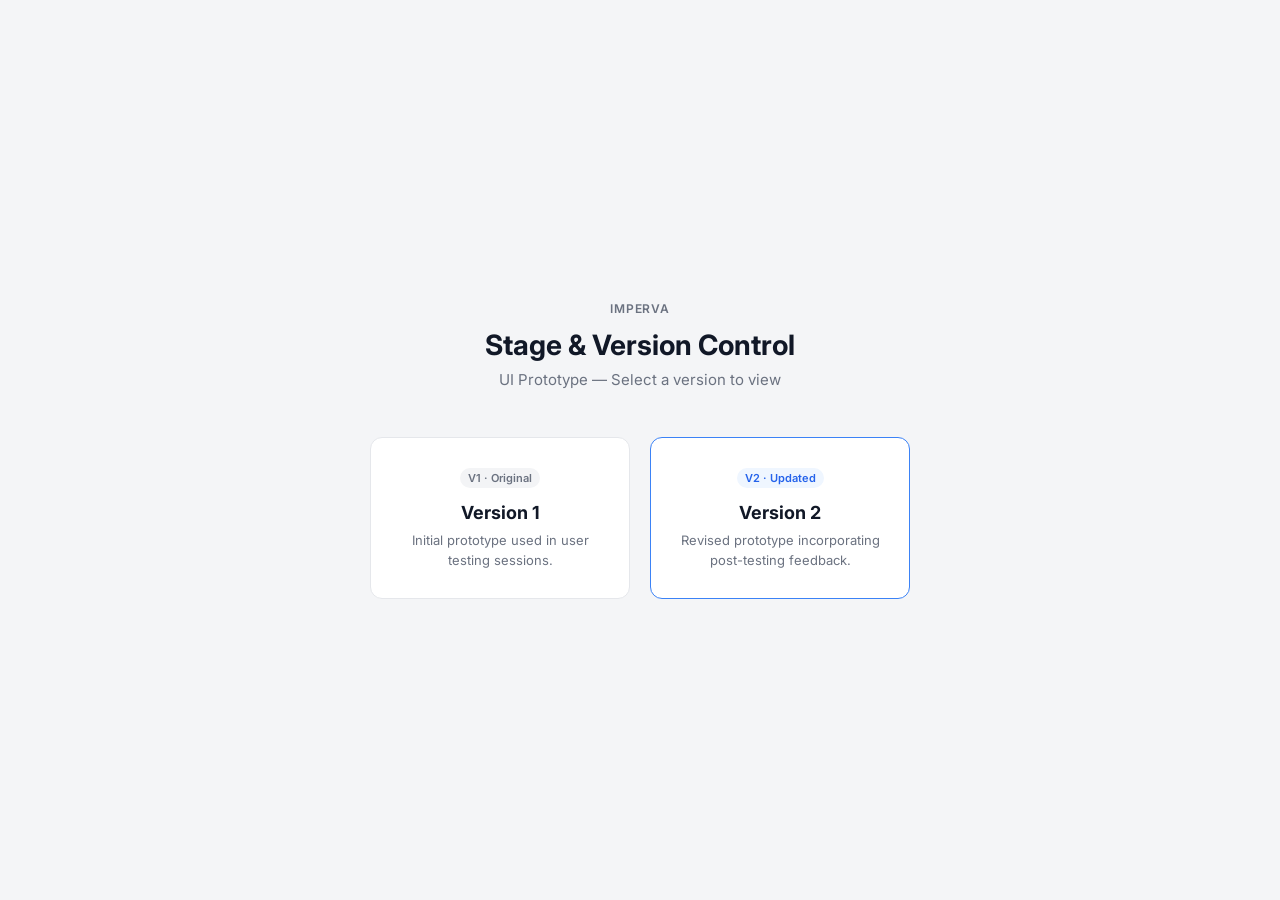
==== commit 7b72c4ba: "Add v1/v2 folder structure with version-picker landing page Moves all prototype files into v1/ (orig" ====
--- a/index.html
+++ b/index.html
@@ -1,2284 +1,131 @@
 <!DOCTYPE html>
 <html lang="en">
 <head>
-  <meta charset="UTF-8" />
-  <meta name="viewport" content="width=device-width, initial-scale=1.0" />
-  <title>Imperva  -  Stage & Version Control Prototype</title>
-  <link rel="stylesheet" href="style.css" />
+  <meta charset="UTF-8">
+  <meta name="viewport" content="width=device-width, initial-scale=1.0">
+  <title>Imperva Stage & Version Control – Prototype</title>
+  <link href="https://fonts.googleapis.com/css2?family=Inter:wght@400;500;600;700&display=swap" rel="stylesheet">
+  <style>
+    * { box-sizing: border-box; margin: 0; padding: 0; }
+
+    body {
+      font-family: 'Inter', sans-serif;
+      background: #f4f5f7;
+      min-height: 100vh;
+      display: flex;
+      align-items: center;
+      justify-content: center;
+    }
+
+    .container {
+      text-align: center;
+      max-width: 640px;
+      padding: 48px 24px;
+    }
+
+    .label {
+      font-size: 12px;
+      font-weight: 600;
+      letter-spacing: 0.08em;
+      text-transform: uppercase;
+      color: #6b7280;
+      margin-bottom: 12px;
+    }
+
+    h1 {
+      font-size: 28px;
+      font-weight: 700;
+      color: #111827;
+      margin-bottom: 8px;
+    }
+
+    .subtitle {
+      font-size: 15px;
+      color: #6b7280;
+      margin-bottom: 48px;
+    }
+
+    .versions {
+      display: flex;
+      gap: 20px;
+      justify-content: center;
+    }
+
+    .version-card {
+      flex: 1;
+      max-width: 260px;
+      background: #fff;
+      border: 1px solid #e5e7eb;
+      border-radius: 12px;
+      padding: 28px 24px;
+      text-decoration: none;
+      color: inherit;
+      transition: box-shadow 0.15s, border-color 0.15s;
+    }
+
+    .version-card:hover {
+      box-shadow: 0 4px 16px rgba(0, 0, 0, 0.08);
+      border-color: #d1d5db;
+    }
+
+    .version-card.v2 {
+      border-color: #3b82f6;
+    }
+
+    .version-card.v2:hover {
+      border-color: #2563eb;
+      box-shadow: 0 4px 16px rgba(59, 130, 246, 0.15);
+    }
+
+    .badge {
+      display: inline-block;
+      font-size: 11px;
+      font-weight: 600;
+      padding: 3px 8px;
+      border-radius: 20px;
+      margin-bottom: 14px;
+      background: #f3f4f6;
+      color: #6b7280;
+    }
+
+    .version-card.v2 .badge {
+      background: #eff6ff;
+      color: #2563eb;
+    }
+
+    .version-title {
+      font-size: 18px;
+      font-weight: 700;
+      color: #111827;
+      margin-bottom: 8px;
+    }
+
+    .version-desc {
+      font-size: 13px;
+      color: #6b7280;
+      line-height: 1.5;
+    }
+  </style>
 </head>
 <body>
+  <div class="container">
+    <div class="label">Imperva</div>
+    <h1>Stage &amp; Version Control</h1>
+    <p class="subtitle">UI Prototype — Select a version to view</p>
 
-<!-- ── PROTOTYPE NAV BAR ──────────────────────────── -->
-<nav class="proto-nav">
-  <span>Screens:</span>
-  <button class="active" onclick="showScreen('s02')">02 · Prod</button>
-  <button onclick="showScreen('s03')">03 · Rules (Prod)</button>
-  <button onclick="showScreen('s03_1')">03.1 · Policies (Prod)</button>
-  <button onclick="showScreen('s04')">04 · Stage Mode</button>
-  <button onclick="showScreen('s05_1_1')">05.1.1 · Rules</button>
-  <button onclick="showScreen('s05_2')">05.2 · Policies</button>
-  <button onclick="showScreen('s05_3')">05.3 · Security Events</button>
-  <button onclick="showDiff()">07 · Diff</button>
-  <button onclick="showScreen('s07r')">07R · Diff Redesign</button>
-  <button onclick="showScreen('s07rb')">07R-B · API Abuse Task</button>
-  <button onclick="showScreen('s08')">08 · Version History</button>
-  <button onclick="showScreen('s01')">01 · Settings</button>
-  <button id="proto-collapse-btn" onclick="toggleProtoNav()" style="margin-left:auto;">✕</button>
-</nav>
+    <div class="versions">
+      <a href="./v1/" class="version-card">
+        <div class="badge">V1 · Original</div>
+        <div class="version-title">Version 1</div>
+        <p class="version-desc">Initial prototype used in user testing sessions.</p>
+      </a>
 
-<!-- ════════════════════════════════════════════════
-     SCREEN 02  -  PROD (production view)
-═════════════════════════════════════════════════ -->
-<div id="s02" class="screen active">
-  <header class="top-nav black" id="nav-s02"></header>
-  <div class="page-body">
-    <aside class="sidebar" id="sidebar-s02"></aside>
-    <main class="page-content">
-      <div class="table-container" style="margin:20px;">
-        <div class="table-toolbar" style="gap:12px;">
-          <div class="table-title">Websites</div>
-          <div class="table-actions" style="margin-left:auto;">
-            <button class="btn btn-ghost">🔍 Search</button>
-            <button class="btn btn-ghost">⊟ Filter</button>
-            <button class="btn btn-ghost-sm">⊞</button>
-          </div>
-        </div>
-        <table id="websites-table-s02"></table>
-        <div class="table-pagination">
-          <span>1–7 of 1,228</span>
-          <span>Rows per page: <strong>100</strong></span>
-          <div class="page-nums"><span class="current-page">1</span><span>2</span><span>3</span><span>4</span></div>
-        </div>
-      </div>
-    </main>
-  </div>
-</div><!-- /s02 -->
-
-
-<!-- ════════════════════════════════════════════════
-     SCREEN 03  -  RULES (PROD, read-only)
-═════════════════════════════════════════════════ -->
-<div id="s03" class="screen">
-  <header class="top-nav black" id="nav-s03"></header>
-  <div class="page-body">
-    <aside class="sidebar" id="sidebar-s03"></aside>
-    <main class="page-content">
-
-      <!-- Read-only info banner -->
-      <div style="display:flex;align-items:center;gap:12px;background:#EFF6FF;border-left:4px solid #3B82F6;border-radius:4px;padding:12px 16px;margin:16px 20px 0;font-size:13px;color:#1E40AF;">
-        <span style="font-size:15px;flex-shrink:0;">🔒</span>
-        <span>Rules are read-only in production. To create or edit rules, switch to Stage Mode. Changes are saved as a version and must be promoted to take effect in production.</span>
-        <button class="btn btn-primary" style="margin-left:auto;flex-shrink:0;height:32px;font-size:12px;padding:0 14px;" onclick="showScreen('s05_1_1')">Switch to Stage Mode</button>
-      </div>
-
-      <!-- ── RULES PAGE (read-only) ── -->
-      <div class="rules-page">
-
-        <!-- Tab bar -->
-        <div class="rules-tabs">
-          <button class="rules-tab active">All</button>
-          <button class="rules-tab">Redirect</button>
-          <button class="rules-tab">Rates</button>
-          <button class="rules-tab">Security</button>
-          <button class="rules-tab">Rewrite Request</button>
-          <button class="rules-tab">Forward</button>
-          <button class="rules-tab">Rewrite Response</button>
-          <button class="rules-tab">Override WAF Settings</button>
-        </div>
-
-        <!-- Toolbar -->
-        <div class="rules-toolbar">
-          <div class="rules-filter">
-            <svg width="14" height="14" viewBox="0 0 16 16" fill="none"><path d="M6.5 1A5.5 5.5 0 1 0 12 6.5 5.506 5.506 0 0 0 6.5 1zm4.457 9.043L15 14.086 14.086 15l-4.043-4.043A5.5 5.5 0 1 1 10.957 10.043z" fill="#606A73"/></svg>
-            <input type="text" placeholder="Filter by Keyword or ID" />
-          </div>
-          <button class="rules-icon-btn" title="Export">
-            <svg width="16" height="16" viewBox="0 0 16 16" fill="none"><path d="M8 1v9M4 6l4 4 4-4M2 13h12" stroke="#606A73" stroke-width="1.5" stroke-linecap="round" stroke-linejoin="round"/></svg>
-          </button>
-          <button class="btn btn-primary" style="height:36px;font-size:13px;padding:0 16px;opacity:0.5;pointer-events:none;">Add Rule</button>
-        </div>
-
-        <!-- Table -->
-        <table class="rules-table">
-          <thead>
-            <tr>
-              <th>PriorityName (ID)</th>
-              <th>Description</th>
-              <th>Hits (Last 7 days)</th>
-              <th>Status</th>
-              <th>Edit</th>
-              <th>More</th>
-            </tr>
-          </thead>
-          <tbody>
-            <!-- Rates group -->
-            <tr class="rules-group-row">
-              <td colspan="6">Rates</td>
-            </tr>
-            <tr>
-              <td>
-                <div class="rules-name">Count Ruby HTTP client<br>requests in 10sec (10093129)</div>
-              </td>
-              <td class="rules-desc">If: ClientId == 747</td>
-              <td></td>
-              <td><span class="rules-status enabled"><svg width="14" height="14" viewBox="0 0 16 16"><circle cx="8" cy="8" r="7" fill="#22c55e"/><path d="M5 8l2.5 2.5L11 5.5" stroke="#fff" stroke-width="1.8" stroke-linecap="round" stroke-linejoin="round" fill="none"/></svg> Enabled</span></td>
-              <td><button class="rules-action-btn" style="opacity:0.5;pointer-events:none;">&#9998;</button></td>
-              <td><button class="rules-action-btn" style="opacity:0.5;pointer-events:none;">&#8942;</button></td>
-            </tr>
-            <!-- Security group -->
-            <tr class="rules-group-row">
-              <td colspan="6">Security</td>
-            </tr>
-            <tr>
-              <td>
-                <div class="rules-name">Block Session when reaching<br>10 requests (10093135)</div>
-              </td>
-              <td class="rules-desc">
-                If: CustomRate &gt;= {count-ruby-http-client-requests-<br>in-10sec;10}<br>
-                <span style="color:#606A73;">Then: Block Session</span>
-              </td>
-              <td></td>
-              <td><span class="rules-status enabled"><svg width="14" height="14" viewBox="0 0 16 16"><circle cx="8" cy="8" r="7" fill="#22c55e"/><path d="M5 8l2.5 2.5L11 5.5" stroke="#fff" stroke-width="1.8" stroke-linecap="round" stroke-linejoin="round" fill="none"/></svg> Enabled</span></td>
-              <td><button class="rules-action-btn" style="opacity:0.5;pointer-events:none;">&#9998;</button></td>
-              <td><button class="rules-action-btn" style="opacity:0.5;pointer-events:none;">&#8942;</button></td>
-            </tr>
-          </tbody>
-        </table>
-
-        <!-- Pagination -->
-        <div class="rules-pagination">
-          <span>Showing 1 to 2 of 2 entries</span>
-          <span style="margin-left:16px;">Show <select class="rules-page-select"><option>25</option><option>50</option><option>100</option></select> rows</span>
-          <div class="rules-page-nums">
-            <button class="rules-pg-btn">&lt;&lt;</button>
-            <button class="rules-pg-btn">&lt;</button>
-            <button class="rules-pg-btn active">1</button>
-            <button class="rules-pg-btn">&gt;</button>
-            <button class="rules-pg-btn">&gt;&gt;</button>
-          </div>
-        </div>
-
-      </div><!-- /rules-page -->
-    </main>
-  </div>
-</div><!-- /s03 -->
-
-
-<!-- ════════════════════════════════════════════════
-     SCREEN 03.1  -  POLICIES (PROD, read-only)
-═════════════════════════════════════════════════ -->
-<div id="s03_1" class="screen">
-  <header class="top-nav black" id="nav-s03_1"></header>
-  <div class="page-body">
-    <aside class="sidebar" id="sidebar-s03_1"></aside>
-    <main class="page-content">
-
-      <!-- Read-only info banner -->
-      <div style="display:flex;align-items:center;gap:12px;background:#EFF6FF;border-left:4px solid #3B82F6;border-radius:4px;padding:12px 16px;margin:16px 20px 0;font-size:13px;color:#1E40AF;">
-        <span style="font-size:15px;flex-shrink:0;">🔒</span>
-        <span>Policies are read-only in production. To create or edit policies, switch to Stage Mode.</span>
-        <button class="btn btn-primary" style="margin-left:auto;flex-shrink:0;height:32px;font-size:12px;padding:0 14px;" onclick="showScreen('s05_2')">Switch to Stage Mode</button>
-      </div>
-
-      <!-- ── POLICIES PAGE (read-only) ── -->
-      <div class="rules-page">
-
-        <!-- Tab bar -->
-        <div class="rules-tabs">
-          <button class="rules-tab active">All</button>
-          <button class="rules-tab">ACL</button>
-          <button class="rules-tab">Allowlist</button>
-          <button class="rules-tab">WAF Rules</button>
-        </div>
-
-        <!-- Toolbar -->
-        <div class="rules-toolbar" style="justify-content:space-between;">
-          <button class="rules-icon-btn" style="width:auto;padding:0 12px;gap:6px;font-size:13px;color:#606A73;font-family:'Inter',sans-serif;">
-            <svg width="14" height="14" viewBox="0 0 16 16" fill="none"><path d="M2 4h12M4 8h8M6 12h4" stroke="#606A73" stroke-width="1.5" stroke-linecap="round"/></svg>
-            Filters
-          </button>
-          <div style="display:flex;gap:8px;align-items:center;">
-            <div class="rules-filter">
-              <svg width="14" height="14" viewBox="0 0 16 16" fill="none"><path d="M6.5 1A5.5 5.5 0 1 0 12 6.5 5.506 5.506 0 0 0 6.5 1zm4.457 9.043L15 14.086 14.086 15l-4.043-4.043A5.5 5.5 0 1 1 10.957 10.043z" fill="#606A73"/></svg>
-              <input type="text" placeholder="Search" />
-            </div>
-            <button class="btn btn-primary" style="height:36px;font-size:13px;padding:0 16px;">New Policy</button>
-          </div>
-        </div>
-
-        <!-- Table -->
-        <table class="rules-table">
-          <thead>
-            <tr>
-              <th>Policy Name (ID)</th>
-              <th>Task</th>
-              <th>Description</th>
-              <th>Default</th>
-              <th>Applied To</th>
-              <th>Last Modified</th>
-              <th>Status (ID)</th>
-              <th>More</th>
-            </tr>
-          </thead>
-          <tbody>
-            <tr>
-              <td><div class="rules-name">Global WAF Policy<br><span style="color:#606A73;font-size:12px;">ACL-001</span></div></td>
-              <td><span class="pol-badge waf-rule">WAF Rules</span></td>
-              <td class="rules-desc">SQL injection &amp; XSS prevention</td>
-              <td>Block</td>
-              <td>8 sites</td>
-              <td><div style="font-size:13px;">Mar 11, 2026</div><div style="font-size:11px;color:#606A73;">2 days ago</div></td>
-              <td><span class="rules-status enabled"><svg width="14" height="14" viewBox="0 0 16 16"><circle cx="8" cy="8" r="7" fill="#22c55e"/><path d="M5 8l2.5 2.5L11 5.5" stroke="#fff" stroke-width="1.8" stroke-linecap="round" stroke-linejoin="round" fill="none"/></svg> Enabled</span></td>
-              <td><button class="rules-action-btn" style="opacity:0.5;pointer-events:none;">&#8942;</button></td>
-            </tr>
-            <tr>
-              <td><div class="rules-name">Bot Detection – API<br><span style="color:#606A73;font-size:12px;">BOT-004</span></div></td>
-              <td><span class="pol-badge waf-rule">WAF Rules</span></td>
-              <td class="rules-desc">Detect automated API traffic</td>
-              <td>Challenge</td>
-              <td>3 sites</td>
-              <td><div style="font-size:13px;">Mar 10, 2026</div><div style="font-size:11px;color:#606A73;">3 days ago</div></td>
-              <td><span class="rules-status enabled"><svg width="14" height="14" viewBox="0 0 16 16"><circle cx="8" cy="8" r="7" fill="#22c55e"/><path d="M5 8l2.5 2.5L11 5.5" stroke="#fff" stroke-width="1.8" stroke-linecap="round" stroke-linejoin="round" fill="none"/></svg> Enabled</span></td>
-              <td><button class="rules-action-btn" style="opacity:0.5;pointer-events:none;">&#8942;</button></td>
-            </tr>
-            <tr>
-              <td><div class="rules-name">allow no traffic from Israel<br><span style="color:#606A73;font-size:12px;">DSGN-898</span></div></td>
-              <td><span class="pol-badge acl-badge">ACL</span></td>
-              <td class="rules-desc">Geo-based access control rule</td>
-              <td>Block</td>
-              <td>5 sites</td>
-              <td><div style="font-size:13px;">Mar 08, 2026</div><div style="font-size:11px;color:#606A73;">5 days ago</div></td>
-              <td><span class="rules-status enabled"><svg width="14" height="14" viewBox="0 0 16 16"><circle cx="8" cy="8" r="7" fill="#22c55e"/><path d="M5 8l2.5 2.5L11 5.5" stroke="#fff" stroke-width="1.8" stroke-linecap="round" stroke-linejoin="round" fill="none"/></svg> Enabled</span></td>
-              <td><button class="rules-action-btn" style="opacity:0.5;pointer-events:none;">&#8942;</button></td>
-            </tr>
-            <tr>
-              <td><div class="rules-name">above 500 policy<br><span style="color:#606A73;font-size:12px;">DSGN-00F</span></div></td>
-              <td><span class="pol-badge waf-rule">WAF Rules</span></td>
-              <td class="rules-desc">Rate threshold enforcement</td>
-              <td>Block</td>
-              <td>2 sites</td>
-              <td><div style="font-size:13px;">Mar 06, 2026</div><div style="font-size:11px;color:#606A73;">7 days ago</div></td>
-              <td><span class="rules-status modified"><svg width="14" height="14" viewBox="0 0 16 16"><circle cx="8" cy="8" r="7" fill="#F59E0B"/><path d="M8 5v3.5M8 10.5v.5" stroke="#fff" stroke-width="1.8" stroke-linecap="round" fill="none"/></svg> Modified</span></td>
-              <td><button class="rules-action-btn" style="opacity:0.5;pointer-events:none;">&#8942;</button></td>
-            </tr>
-            <tr>
-              <td><div class="rules-name">Rate Limiting – Login<br><span style="color:#606A73;font-size:12px;">RL-012</span></div></td>
-              <td><span class="pol-badge waf-rule">WAF Rules</span></td>
-              <td class="rules-desc">Limit login attempts to prevent brute force</td>
-              <td>Block</td>
-              <td>1 site</td>
-              <td><div style="font-size:13px;">Feb 01, 2026</div><div style="font-size:11px;color:#606A73;">38 days ago</div></td>
-              <td><span class="rules-status enabled"><svg width="14" height="14" viewBox="0 0 16 16"><circle cx="8" cy="8" r="7" fill="#22c55e"/><path d="M5 8l2.5 2.5L11 5.5" stroke="#fff" stroke-width="1.8" stroke-linecap="round" stroke-linejoin="round" fill="none"/></svg> Enabled</span></td>
-              <td><button class="rules-action-btn" style="opacity:0.5;pointer-events:none;">&#8942;</button></td>
-            </tr>
-            <tr>
-              <td><div class="rules-name">block new domains<br><span style="color:#606A73;font-size:12px;">ATTS-101</span></div></td>
-              <td><span class="pol-badge acl-badge">ACL</span></td>
-              <td class="rules-desc">Block requests from newly registered domains</td>
-              <td>Block</td>
-              <td>All sites</td>
-              <td><div style="font-size:13px;">Jan 28, 2026</div><div style="font-size:11px;color:#606A73;">45 days ago</div></td>
-              <td><span class="rules-status enabled"><svg width="14" height="14" viewBox="0 0 16 16"><circle cx="8" cy="8" r="7" fill="#22c55e"/><path d="M5 8l2.5 2.5L11 5.5" stroke="#fff" stroke-width="1.8" stroke-linecap="round" stroke-linejoin="round" fill="none"/></svg> Enabled</span></td>
-              <td><button class="rules-action-btn" style="opacity:0.5;pointer-events:none;">&#8942;</button></td>
-            </tr>
-            <tr>
-              <td><div class="rules-name">block low score domains<br><span style="color:#606A73;font-size:12px;">LTLM-21271</span></div></td>
-              <td><span class="pol-badge waf-rule">WAF Rules</span></td>
-              <td class="rules-desc">Block clients with reputation score &lt; 30</td>
-              <td>Block</td>
-              <td>6 sites</td>
-              <td><div style="font-size:13px;">Jan 15, 2026</div><div style="font-size:11px;color:#606A73;">58 days ago</div></td>
-              <td><span class="rules-status enabled"><svg width="14" height="14" viewBox="0 0 16 16"><circle cx="8" cy="8" r="7" fill="#22c55e"/><path d="M5 8l2.5 2.5L11 5.5" stroke="#fff" stroke-width="1.8" stroke-linecap="round" stroke-linejoin="round" fill="none"/></svg> Enabled</span></td>
-              <td><button class="rules-action-btn" style="opacity:0.5;pointer-events:none;">&#8942;</button></td>
-            </tr>
-            <tr>
-              <td><div class="rules-name">IP Allowlist<br><span style="color:#606A73;font-size:12px;">IPL-007</span></div></td>
-              <td><span class="pol-badge allowlist">Allowlist</span></td>
-              <td class="rules-desc">Allow requests from known trusted IPs</td>
-              <td>Allow</td>
-              <td>4 sites</td>
-              <td><div style="font-size:13px;">Mar 09, 2026</div><div style="font-size:11px;color:#606A73;">4 days ago</div></td>
-              <td><span class="rules-status enabled"><svg width="14" height="14" viewBox="0 0 16 16"><circle cx="8" cy="8" r="7" fill="#22c55e"/><path d="M5 8l2.5 2.5L11 5.5" stroke="#fff" stroke-width="1.8" stroke-linecap="round" stroke-linejoin="round" fill="none"/></svg> Enabled</span></td>
-              <td><button class="rules-action-btn" style="opacity:0.5;pointer-events:none;">&#8942;</button></td>
-            </tr>
-          </tbody>
-        </table>
-
-        <!-- Pagination -->
-        <div class="rules-pagination">
-          <span>Showing 1 to 8 of 8 entries</span>
-          <span style="margin-left:16px;">Show <select class="rules-page-select"><option>25</option><option>50</option><option>100</option></select> rows</span>
-          <div class="rules-page-nums">
-            <button class="rules-pg-btn">&lt;&lt;</button>
-            <button class="rules-pg-btn">&lt;</button>
-            <button class="rules-pg-btn active">1</button>
-            <button class="rules-pg-btn">&gt;</button>
-            <button class="rules-pg-btn">&gt;&gt;</button>
-          </div>
-        </div>
-
-      </div><!-- /policies-page -->
-    </main>
-  </div>
-</div><!-- /s03_1 -->
-
-
-<!-- ════════════════════════════════════════════════
-     SCREEN 04  -  IN STAGE MODE
-═════════════════════════════════════════════════ -->
-<div id="s04" class="screen">
-  <header class="top-nav blue" id="nav-s04"></header>
-  <div class="page-body">
-    <aside class="sidebar" id="sidebar-s04"></aside>
-    <main class="page-content">
-      <div class="stage-banner" id="banner-s04"></div>
-      <div class="table-container" style="margin:20px;">
-        <div class="table-toolbar" style="gap:12px;">
-          <div class="table-title">Websites</div>
-          <div class="table-actions" style="margin-left:auto;">
-            <button class="btn btn-ghost">🔍 Search</button>
-            <button class="btn btn-ghost">⊟ Filter</button>
-            <button class="btn btn-ghost-sm">⊞</button>
-          </div>
-        </div>
-        <table id="websites-table-s04"></table>
-        <div class="table-pagination">
-          <span>1–7 of 1,228</span>
-          <span>Rows per page: <strong>100</strong></span>
-          <div class="page-nums"><span class="current-page">1</span><span>2</span><span>3</span><span>4</span></div>
-        </div>
-      </div>
-    </main>
-  </div>
-</div><!-- /s04 -->
-
-
-<!-- ════════════════════════════════════════════════
-     SCREEN 05.1  -  NAVIGATING STAGE (website console)
-═════════════════════════════════════════════════ -->
-<div id="s05_1" class="screen">
-  <header class="top-nav blue" id="nav-s05_1"></header>
-  <div class="page-body">
-    <aside class="sidebar sidebar-navigating" id="sidebar-s05_1"></aside>
-    <main class="page-content">
-      <div class="stage-banner" id="banner-s05_1"></div>
-      <div style="padding:16px 20px 8px;">
-        <div class="page-content-title">api.acme-corp.com</div>
-      </div>
-      <img src="dashboard-screenshot.png"
-           alt="Website dashboard"
-           style="width:100%;display:block;" />
-    </main>
-  </div>
-</div><!-- /s05_1 -->
-
-
-<!-- ════════════════════════════════════════════════
-     SCREEN 05.1.1 - RULES IN STAGE
-═════════════════════════════════════════════════ -->
-<div id="s05_1_1" class="screen">
-  <header class="top-nav blue" id="nav-s05_1_1"></header>
-  <div class="page-body">
-    <aside class="sidebar sidebar-navigating" id="sidebar-s05_1_1"></aside>
-    <main class="page-content">
-      <div class="stage-banner" id="banner-s05_1_1"></div>
-
-      <!-- ── RULES PAGE ── -->
-      <div class="rules-page">
-
-        <!-- Tab bar -->
-        <div class="rules-tabs">
-          <button class="rules-tab active">All</button>
-          <button class="rules-tab">Redirect</button>
-          <button class="rules-tab">Rates</button>
-          <button class="rules-tab">Security</button>
-          <button class="rules-tab">Rewrite Request</button>
-          <button class="rules-tab">Forward</button>
-          <button class="rules-tab">Rewrite Response</button>
-          <button class="rules-tab">Override WAF Settings</button>
-        </div>
-
-        <!-- Toolbar -->
-        <div class="rules-toolbar">
-          <div class="rules-filter">
-            <svg width="14" height="14" viewBox="0 0 16 16" fill="none"><path d="M6.5 1A5.5 5.5 0 1 0 12 6.5 5.506 5.506 0 0 0 6.5 1zm4.457 9.043L15 14.086 14.086 15l-4.043-4.043A5.5 5.5 0 1 1 10.957 10.043z" fill="#606A73"/></svg>
-            <input type="text" placeholder="Filter by Keyword or ID" />
-          </div>
-          <button class="rules-icon-btn" title="Export">
-            <svg width="16" height="16" viewBox="0 0 16 16" fill="none"><path d="M8 1v9M4 6l4 4 4-4M2 13h12" stroke="#606A73" stroke-width="1.5" stroke-linecap="round" stroke-linejoin="round"/></svg>
-          </button>
-          <button class="btn btn-primary" style="height:36px;font-size:13px;padding:0 16px;">Add Rule</button>
-        </div>
-
-        <!-- Table -->
-        <table class="rules-table">
-          <thead>
-            <tr>
-              <th>PriorityName (ID)</th>
-              <th>Description</th>
-              <th>Hits (Last 7 days)</th>
-              <th>Status</th>
-              <th>Edit</th>
-              <th>More</th>
-            </tr>
-          </thead>
-          <tbody>
-            <!-- Rates group -->
-            <tr class="rules-group-row">
-              <td colspan="6">Rates</td>
-            </tr>
-            <tr>
-              <td>
-                <div class="rules-name">Count Ruby HTTP client<br>requests in 10sec (10093129)</div>
-              </td>
-              <td class="rules-desc">If: ClientId == 747</td>
-              <td></td>
-              <td><span class="rules-status enabled"><svg width="14" height="14" viewBox="0 0 16 16"><circle cx="8" cy="8" r="7" fill="#22c55e"/><path d="M5 8l2.5 2.5L11 5.5" stroke="#fff" stroke-width="1.8" stroke-linecap="round" stroke-linejoin="round" fill="none"/></svg> Enabled</span></td>
-              <td><button class="rules-action-btn">&#9998;</button></td>
-              <td><button class="rules-action-btn">&#8942;</button></td>
-            </tr>
-            <!-- Security group -->
-            <tr class="rules-group-row">
-              <td colspan="6">Security</td>
-            </tr>
-            <tr>
-              <td>
-                <div class="rules-name">Block Session when reaching<br>10 requests (10093135)</div>
-              </td>
-              <td class="rules-desc">
-                If: CustomRate &gt;= {count-ruby-http-client-requests-<br>in-10sec;10}<br>
-                <span style="color:#606A73;">Then: Block Session</span>
-              </td>
-              <td></td>
-              <td><span class="rules-status enabled"><svg width="14" height="14" viewBox="0 0 16 16"><circle cx="8" cy="8" r="7" fill="#22c55e"/><path d="M5 8l2.5 2.5L11 5.5" stroke="#fff" stroke-width="1.8" stroke-linecap="round" stroke-linejoin="round" fill="none"/></svg> Enabled</span></td>
-              <td><button class="rules-action-btn">&#9998;</button></td>
-              <td><button class="rules-action-btn">&#8942;</button></td>
-            </tr>
-          </tbody>
-        </table>
-
-        <!-- Pagination -->
-        <div class="rules-pagination">
-          <span>Showing 1 to 2 of 2 entries</span>
-          <span style="margin-left:16px;">Show <select class="rules-page-select"><option>25</option><option>50</option><option>100</option></select> rows</span>
-          <div class="rules-page-nums">
-            <button class="rules-pg-btn">&lt;&lt;</button>
-            <button class="rules-pg-btn">&lt;</button>
-            <button class="rules-pg-btn active">1</button>
-            <button class="rules-pg-btn">&gt;</button>
-            <button class="rules-pg-btn">&gt;&gt;</button>
-          </div>
-        </div>
-
-      </div><!-- /rules-page -->
-    </main>
-  </div>
-</div><!-- /s05_1_1 -->
-
-
-<!-- ════════════════════════════════════════════════
-     SCREEN 05.2  -  POLICIES IN STAGE
-═════════════════════════════════════════════════ -->
-<div id="s05_2" class="screen">
-  <header class="top-nav blue" id="nav-s05_2"></header>
-  <div class="page-body">
-    <aside class="sidebar sidebar-navigating" id="sidebar-s05_2"></aside>
-    <main class="page-content">
-      <div class="stage-banner" id="banner-s05_2"></div>
-
-      <!-- ── POLICIES PAGE ── -->
-      <div class="rules-page">
-
-        <!-- Tab bar -->
-        <div class="rules-tabs">
-          <button class="rules-tab active">All</button>
-          <button class="rules-tab">ACL</button>
-          <button class="rules-tab">Allowlist</button>
-          <button class="rules-tab">WAF Rules</button>
-        </div>
-
-        <!-- Toolbar -->
-        <div class="rules-toolbar" style="justify-content:space-between;">
-          <button class="rules-icon-btn" style="width:auto;padding:0 12px;gap:6px;font-size:13px;color:#606A73;font-family:'Inter',sans-serif;">
-            <svg width="14" height="14" viewBox="0 0 16 16" fill="none"><path d="M2 4h12M4 8h8M6 12h4" stroke="#606A73" stroke-width="1.5" stroke-linecap="round"/></svg>
-            Filters
-          </button>
-          <div style="display:flex;gap:8px;align-items:center;">
-            <div class="rules-filter">
-              <svg width="14" height="14" viewBox="0 0 16 16" fill="none"><path d="M6.5 1A5.5 5.5 0 1 0 12 6.5 5.506 5.506 0 0 0 6.5 1zm4.457 9.043L15 14.086 14.086 15l-4.043-4.043A5.5 5.5 0 1 1 10.957 10.043z" fill="#606A73"/></svg>
-              <input type="text" placeholder="Search" />
-            </div>
-            <button class="btn btn-primary" style="height:36px;font-size:13px;padding:0 16px;">New Policy</button>
-          </div>
-        </div>
-
-        <!-- Table -->
-        <table class="rules-table">
-          <thead>
-            <tr>
-              <th>Policy Name (ID)</th>
-              <th>Task</th>
-              <th>Description</th>
-              <th>Default</th>
-              <th>Applied To</th>
-              <th>Last Modified</th>
-              <th>Status (ID)</th>
-              <th>More</th>
-            </tr>
-          </thead>
-          <tbody>
-            <tr>
-              <td><div class="rules-name">Global WAF Policy<br><span style="color:#606A73;font-size:12px;">ACL-001</span></div></td>
-              <td><span class="pol-badge waf-rule">WAF Rules</span></td>
-              <td class="rules-desc">SQL injection &amp; XSS prevention</td>
-              <td>Block</td>
-              <td>8 sites</td>
-              <td><div style="font-size:13px;">Mar 11, 2026</div><div style="font-size:11px;color:#606A73;">2 days ago</div></td>
-              <td><span class="rules-status enabled"><svg width="14" height="14" viewBox="0 0 16 16"><circle cx="8" cy="8" r="7" fill="#22c55e"/><path d="M5 8l2.5 2.5L11 5.5" stroke="#fff" stroke-width="1.8" stroke-linecap="round" stroke-linejoin="round" fill="none"/></svg> Enabled</span></td>
-              <td><button class="rules-action-btn">&#8942;</button></td>
-            </tr>
-            <tr>
-              <td><div class="rules-name">Bot Detection – API<br><span style="color:#606A73;font-size:12px;">BOT-004</span></div></td>
-              <td><span class="pol-badge waf-rule">WAF Rules</span></td>
-              <td class="rules-desc">Detect automated API traffic</td>
-              <td>Challenge</td>
-              <td>3 sites</td>
-              <td><div style="font-size:13px;">Mar 10, 2026</div><div style="font-size:11px;color:#606A73;">3 days ago</div></td>
-              <td><span class="rules-status enabled"><svg width="14" height="14" viewBox="0 0 16 16"><circle cx="8" cy="8" r="7" fill="#22c55e"/><path d="M5 8l2.5 2.5L11 5.5" stroke="#fff" stroke-width="1.8" stroke-linecap="round" stroke-linejoin="round" fill="none"/></svg> Enabled</span></td>
-              <td><button class="rules-action-btn">&#8942;</button></td>
-            </tr>
-            <tr>
-              <td><div class="rules-name">allow no traffic from Israel<br><span style="color:#606A73;font-size:12px;">DSGN-898</span></div></td>
-              <td><span class="pol-badge acl-badge">ACL</span></td>
-              <td class="rules-desc">Geo-based access control rule</td>
-              <td>Block</td>
-              <td>5 sites</td>
-              <td><div style="font-size:13px;">Mar 08, 2026</div><div style="font-size:11px;color:#606A73;">5 days ago</div></td>
-              <td><span class="rules-status enabled"><svg width="14" height="14" viewBox="0 0 16 16"><circle cx="8" cy="8" r="7" fill="#22c55e"/><path d="M5 8l2.5 2.5L11 5.5" stroke="#fff" stroke-width="1.8" stroke-linecap="round" stroke-linejoin="round" fill="none"/></svg> Enabled</span></td>
-              <td><button class="rules-action-btn">&#8942;</button></td>
-            </tr>
-            <tr>
-              <td><div class="rules-name">above 500 policy<br><span style="color:#606A73;font-size:12px;">DSGN-00F</span></div></td>
-              <td><span class="pol-badge waf-rule">WAF Rules</span></td>
-              <td class="rules-desc">Rate threshold enforcement</td>
-              <td>Block</td>
-              <td>2 sites</td>
-              <td><div style="font-size:13px;">Mar 06, 2026</div><div style="font-size:11px;color:#606A73;">7 days ago</div></td>
-              <td><span class="rules-status modified"><svg width="14" height="14" viewBox="0 0 16 16"><circle cx="8" cy="8" r="7" fill="#F59E0B"/><path d="M8 5v3.5M8 10.5v.5" stroke="#fff" stroke-width="1.8" stroke-linecap="round" fill="none"/></svg> Modified</span></td>
-              <td><button class="rules-action-btn">&#8942;</button></td>
-            </tr>
-            <tr>
-              <td><div class="rules-name">Rate Limiting – Login<br><span style="color:#606A73;font-size:12px;">RL-012</span></div></td>
-              <td><span class="pol-badge waf-rule">WAF Rules</span></td>
-              <td class="rules-desc">Limit login attempts to prevent brute force</td>
-              <td>Block</td>
-              <td>1 site</td>
-              <td><div style="font-size:13px;">Feb 01, 2026</div><div style="font-size:11px;color:#606A73;">38 days ago</div></td>
-              <td><span class="rules-status enabled"><svg width="14" height="14" viewBox="0 0 16 16"><circle cx="8" cy="8" r="7" fill="#22c55e"/><path d="M5 8l2.5 2.5L11 5.5" stroke="#fff" stroke-width="1.8" stroke-linecap="round" stroke-linejoin="round" fill="none"/></svg> Enabled</span></td>
-              <td><button class="rules-action-btn">&#8942;</button></td>
-            </tr>
-            <tr>
-              <td><div class="rules-name">block new domains<br><span style="color:#606A73;font-size:12px;">ATTS-101</span></div></td>
-              <td><span class="pol-badge acl-badge">ACL</span></td>
-              <td class="rules-desc">Block requests from newly registered domains</td>
-              <td>Block</td>
-              <td>All sites</td>
-              <td><div style="font-size:13px;">Jan 28, 2026</div><div style="font-size:11px;color:#606A73;">45 days ago</div></td>
-              <td><span class="rules-status enabled"><svg width="14" height="14" viewBox="0 0 16 16"><circle cx="8" cy="8" r="7" fill="#22c55e"/><path d="M5 8l2.5 2.5L11 5.5" stroke="#fff" stroke-width="1.8" stroke-linecap="round" stroke-linejoin="round" fill="none"/></svg> Enabled</span></td>
-              <td><button class="rules-action-btn">&#8942;</button></td>
-            </tr>
-            <tr>
-              <td><div class="rules-name">block low score domains<br><span style="color:#606A73;font-size:12px;">LTLM-21271</span></div></td>
-              <td><span class="pol-badge waf-rule">WAF Rules</span></td>
-              <td class="rules-desc">Block clients with reputation score &lt; 30</td>
-              <td>Block</td>
-              <td>6 sites</td>
-              <td><div style="font-size:13px;">Jan 15, 2026</div><div style="font-size:11px;color:#606A73;">58 days ago</div></td>
-              <td><span class="rules-status enabled"><svg width="14" height="14" viewBox="0 0 16 16"><circle cx="8" cy="8" r="7" fill="#22c55e"/><path d="M5 8l2.5 2.5L11 5.5" stroke="#fff" stroke-width="1.8" stroke-linecap="round" stroke-linejoin="round" fill="none"/></svg> Enabled</span></td>
-              <td><button class="rules-action-btn">&#8942;</button></td>
-            </tr>
-            <tr>
-              <td><div class="rules-name">IP Allowlist<br><span style="color:#606A73;font-size:12px;">IPL-007</span></div></td>
-              <td><span class="pol-badge allowlist">Allowlist</span></td>
-              <td class="rules-desc">Allow requests from known trusted IPs</td>
-              <td>Allow</td>
-              <td>4 sites</td>
-              <td><div style="font-size:13px;">Mar 09, 2026</div><div style="font-size:11px;color:#606A73;">4 days ago</div></td>
-              <td><span class="rules-status enabled"><svg width="14" height="14" viewBox="0 0 16 16"><circle cx="8" cy="8" r="7" fill="#22c55e"/><path d="M5 8l2.5 2.5L11 5.5" stroke="#fff" stroke-width="1.8" stroke-linecap="round" stroke-linejoin="round" fill="none"/></svg> Enabled</span></td>
-              <td><button class="rules-action-btn">&#8942;</button></td>
-            </tr>
-          </tbody>
-        </table>
-
-        <!-- Pagination -->
-        <div class="rules-pagination">
-          <span>Showing 1 to 8 of 8 entries</span>
-          <span style="margin-left:16px;">Show <select class="rules-page-select"><option>25</option><option>50</option><option>100</option></select> rows</span>
-          <div class="rules-page-nums">
-            <button class="rules-pg-btn">&lt;&lt;</button>
-            <button class="rules-pg-btn">&lt;</button>
-            <button class="rules-pg-btn active">1</button>
-            <button class="rules-pg-btn">&gt;</button>
-            <button class="rules-pg-btn">&gt;&gt;</button>
-          </div>
-        </div>
-
-      </div><!-- /policies-page -->
-    </main>
-  </div>
-</div><!-- /s05_2 -->
-
-
-<!-- ════════════════════════════════════════════════
-     SCREEN 05.3  -  SECURITY EVENTS IN STAGE
-═════════════════════════════════════════════════ -->
-<div id="s05_3" class="screen">
-  <header class="top-nav blue" id="nav-s05_3"></header>
-  <div class="page-body">
-    <aside class="sidebar sidebar-navigating" id="sidebar-s05_3"></aside>
-    <main class="page-content">
-      <div class="stage-banner" id="banner-s05_3"></div>
-      <!-- ── SECURITY EVENTS PAGE ── -->
-      <div style="padding:16px 20px;display:flex;flex-direction:column;gap:12px;font-family:'Inter',sans-serif;">
-
-        <!-- Filter bar -->
-        <div style="background:#fff;border-radius:4px;box-shadow:0 2px 6px rgba(0,0,0,0.13),0 1px 1px rgba(0,0,0,0.1);padding:10px 12px;display:flex;flex-direction:column;gap:8px;">
-          <div style="display:flex;align-items:center;gap:0;">
-            <!-- Assets dropdown -->
-            <div style="display:flex;flex-direction:column;padding:4px 8px 4px 0;min-width:160px;">
-              <span style="font-size:11px;color:#606A73;letter-spacing:0.4px;">Assets</span>
-              <div style="display:flex;align-items:center;gap:6px;">
-                <span style="font-size:13px;color:#212121;">All websites selected (Stage)</span>
-                <svg width="10" height="10" viewBox="0 0 10 10" fill="none"><path d="M2 3.5l3 3 3-3" stroke="#606A73" stroke-width="1.5" stroke-linecap="round" stroke-linejoin="round"/></svg>
-              </div>
-            </div>
-            <div style="width:1px;height:32px;background:#CBD6E0;margin:0 8px;"></div>
-            <!-- Timeframe dropdown -->
-            <div style="display:flex;flex-direction:column;padding:4px 8px 4px 0;min-width:120px;">
-              <span style="font-size:11px;color:#606A73;letter-spacing:0.4px;">Timeframe</span>
-              <div style="display:flex;align-items:center;gap:6px;">
-                <span style="font-size:13px;color:#212121;">Last 7 days</span>
-                <svg width="10" height="10" viewBox="0 0 10 10" fill="none"><path d="M2 3.5l3 3 3-3" stroke="#606A73" stroke-width="1.5" stroke-linecap="round" stroke-linejoin="round"/></svg>
-              </div>
-            </div>
-            <div style="width:1px;height:32px;background:#CBD6E0;margin:0 8px;"></div>
-            <!-- Data Region dropdown -->
-            <div style="display:flex;flex-direction:column;padding:4px 8px 4px 0;">
-              <span style="font-size:11px;color:#606A73;letter-spacing:0.4px;">Data Region</span>
-              <div style="display:flex;align-items:center;gap:6px;">
-                <span style="font-size:13px;color:#212121;">EU</span>
-                <svg width="10" height="10" viewBox="0 0 10 10" fill="none"><path d="M2 3.5l3 3 3-3" stroke="#606A73" stroke-width="1.5" stroke-linecap="round" stroke-linejoin="round"/></svg>
-              </div>
-            </div>
-          </div>
-          <div style="height:1px;background:#CBD6E0;margin:0 -12px;"></div>
-          <div>
-            <button style="border:1px solid #285AE6;background:transparent;color:#285AE6;font-size:12px;font-family:'Inter',sans-serif;padding:4px 10px;border-radius:4px;cursor:pointer;display:inline-flex;align-items:center;gap:5px;">
-              <svg width="12" height="12" viewBox="0 0 16 16" fill="none"><path d="M2 4h12M4 8h8M6 12h4" stroke="#285AE6" stroke-width="1.5" stroke-linecap="round"/></svg>
-              Filters
-            </button>
-          </div>
-        </div>
-
-        <!-- Top vis: WAF Sessions by violation type -->
-        <div style="background:#fff;border-radius:4px;box-shadow:0 2px 6px rgba(0,0,0,0.13),0 1px 1px rgba(0,0,0,0.1);padding:24px;display:flex;flex-direction:column;gap:16px;">
-          <div style="font-size:16px;font-weight:600;color:#212121;letter-spacing:0.5px;">WAF Sessions (by violation type)</div>
-          <!-- Stat items -->
-          <div style="display:flex;gap:48px;align-items:flex-start;">
-            <div style="display:flex;gap:8px;align-items:flex-start;">
-              <div style="width:4px;height:36px;background:#5081F2;border-radius:1px;margin-top:2px;flex-shrink:0;"></div>
-              <div>
-                <div style="font-size:13px;color:#808B95;line-height:20px;">Security rules</div>
-                <div style="font-size:16px;color:#212121;font-weight:600;letter-spacing:0.5px;line-height:24px;">545K</div>
-              </div>
-            </div>
-            <div style="display:flex;gap:8px;align-items:flex-start;">
-              <div style="width:4px;height:36px;background:#B88CF1;border-radius:1px;margin-top:2px;flex-shrink:0;"></div>
-              <div>
-                <div style="font-size:13px;color:#808B95;line-height:20px;">SQL Injection</div>
-                <div style="font-size:16px;color:#212121;font-weight:600;letter-spacing:0.5px;line-height:24px;">400K</div>
-              </div>
-            </div>
-            <div style="display:flex;gap:8px;align-items:flex-start;">
-              <div style="width:4px;height:36px;background:#FFDA6C;border-radius:1px;margin-top:2px;flex-shrink:0;"></div>
-              <div>
-                <div style="font-size:13px;color:#808B95;line-height:20px;">Cross Site Scripting</div>
-                <div style="font-size:16px;color:#212121;font-weight:600;letter-spacing:0.5px;line-height:24px;">200K</div>
-              </div>
-            </div>
-            <div style="display:flex;gap:8px;align-items:flex-start;">
-              <div style="width:4px;height:36px;background:#212121;border-radius:1px;margin-top:2px;flex-shrink:0;"></div>
-              <div>
-                <div style="font-size:13px;color:#808B95;line-height:20px;">DDoS</div>
-                <div style="font-size:16px;color:#212121;font-weight:600;letter-spacing:0.5px;line-height:24px;">2K</div>
-              </div>
-            </div>
-            <div style="display:flex;gap:8px;align-items:flex-start;">
-              <div style="width:4px;height:36px;background:#808B95;border-radius:1px;margin-top:2px;flex-shrink:0;"></div>
-              <div>
-                <div style="font-size:13px;color:#808B95;line-height:20px;">Bot Access Control</div>
-                <div style="font-size:16px;color:#212121;font-weight:600;letter-spacing:0.5px;line-height:24px;">67</div>
-              </div>
-            </div>
-            <div style="display:flex;gap:8px;align-items:flex-start;">
-              <div style="width:4px;height:36px;background:#FF5C5E;border-radius:1px;margin-top:2px;flex-shrink:0;"></div>
-              <div>
-                <div style="font-size:13px;color:#808B95;line-height:20px;">Other</div>
-                <div style="font-size:16px;color:#212121;font-weight:600;letter-spacing:0.5px;line-height:24px;">31</div>
-              </div>
-            </div>
-          </div>
-          <!-- Stacked bar -->
-          <div style="display:flex;width:100%;height:25px;border-radius:2px;overflow:hidden;">
-            <div style="width:41.24%;background:#5081F2;"></div>
-            <div style="width:26.59%;background:#B88CF1;"></div>
-            <div style="width:14.84%;background:#FFDA6C;"></div>
-            <div style="width:5.58%;background:#212121;"></div>
-            <div style="width:9.46%;background:#808B95;"></div>
-            <div style="flex:1;background:#FF5C5E;"></div>
-          </div>
-        </div>
-
-        <!-- Sessions table -->
-        <div style="background:#fff;border-radius:4px;box-shadow:0 2px 6px rgba(0,0,0,0.13),0 1px 1px rgba(0,0,0,0.1);overflow:hidden;">
-          <div style="padding:14px 24px 10px;font-size:14px;font-weight:600;color:#212121;border-bottom:1px solid #CBD6E0;">WAF Sessions</div>
-
-          <!-- Session rows -->
-          <!-- Reusable session row structure: chevron | left details | mid details | right stats | divider | tags | kebab -->
-
-          <!-- Row 1 -->
-          <div style="display:flex;gap:16px;align-items:flex-start;padding:18px 24px;border-top:1px solid #CBD6E0;">
-            <div style="width:20px;flex-shrink:0;padding-top:2px;color:#606A73;font-size:14px;">›</div>
-            <div style="flex:1;display:flex;gap:12px;min-width:0;">
-              <!-- Col 1 -->
-              <div style="flex:1;min-width:0;display:flex;flex-direction:column;gap:6px;font-size:13px;">
-                <div style="display:flex;gap:8px;"><span style="color:#606A73;width:90px;flex-shrink:0;">Client Type</span><span style="color:#212121;">Crawler</span></div>
-                <div style="display:flex;gap:8px;"><span style="color:#606A73;width:90px;flex-shrink:0;">Client App</span><span style="color:#212121;">Bot</span></div>
-                <div style="display:flex;gap:8px;"><span style="color:#606A73;width:90px;flex-shrink:0;">Entry page</span><span style="color:#212121;word-break:break-all;">/course/view.php?id=%27nvOp</span></div>
-                <div style="display:flex;gap:8px;"><span style="color:#606A73;width:90px;flex-shrink:0;">Method</span><span style="color:#212121;">POST</span></div>
-                <div style="display:flex;gap:8px;"><span style="color:#606A73;width:90px;flex-shrink:0;">User Agent</span><span style="color:#212121;">Mozilla/5.0 (Windows NT 10.0; WOW64</span></div>
-              </div>
-              <!-- Col 2 -->
-              <div style="flex:1;min-width:0;display:flex;flex-direction:column;gap:6px;font-size:13px;">
-                <div style="display:flex;gap:8px;"><span style="color:#606A73;width:80px;flex-shrink:0;">Time</span><span style="color:#212121;font-size:12px;">11 Oct 2023, 09:28:12</span></div>
-                <div style="display:flex;gap:8px;"><span style="color:#606A73;width:80px;flex-shrink:0;">Website</span><span style="color:#212121;">www.sitename.com (126862)</span></div>
-                <div style="display:flex;gap:8px;"><span style="color:#606A73;width:80px;flex-shrink:0;">Session ID</span><span style="color:#212121;">120000100024049434</span></div>
-                <div style="display:flex;gap:8px;"><span style="color:#606A73;width:80px;flex-shrink:0;">Country</span><span style="color:#212121;">United States</span></div>
-                <div style="display:flex;gap:8px;"><span style="color:#606A73;width:80px;flex-shrink:0;">Source IP</span><span style="color:#285AE6;">75.8.96.87</span></div>
-              </div>
-              <!-- Col 3 -->
-              <div style="width:105px;flex-shrink:0;display:flex;flex-direction:column;gap:6px;font-size:13px;">
-                <div style="display:flex;gap:8px;"><span style="color:#606A73;white-space:nowrap;flex-shrink:0;margin-right:4px;">Hits</span><span style="color:#212121;">4</span></div>
-                <div style="display:flex;gap:8px;"><span style="color:#606A73;white-space:nowrap;flex-shrink:0;margin-right:4px;">HTTP</span><span style="color:#212121;">2.0</span></div>
-                <div style="display:flex;gap:8px;"><span style="color:#606A73;white-space:nowrap;flex-shrink:0;margin-right:4px;">Cookies</span><span style="color:#212121;">Supported</span></div>
-              </div>
-              <!-- Divider -->
-              <div style="width:1px;background:#CBD6E0;align-self:stretch;flex-shrink:0;"></div>
-              <!-- Tags -->
-              <div style="width:170px;flex-shrink:0;display:flex;flex-direction:column;gap:6px;overflow:hidden;">
-                <span style="display:inline-block;background:#FFD2CB;color:#910A15;font-size:11px;padding:3px 6px;border-radius:2px;white-space:nowrap;">Security Rules (20)</span>
-                <span style="display:inline-block;background:#E7D9FA;color:#5C16B6;font-size:11px;padding:3px 6px;border-radius:2px;white-space:nowrap;">Bad Bots</span>
-                <span style="display:inline-block;background:#FFD2CB;color:#910A15;font-size:11px;padding:3px 6px;border-radius:2px;white-space:nowrap;">Illegal Resource Access (6)</span>
-                <span style="display:inline-block;background:#FFD2CB;color:#910A15;font-size:11px;padding:3px 6px;border-radius:2px;white-space:nowrap;">API Specification Violation (5)</span>
-                <span style="display:inline-block;background:#FFD2CB;color:#910A15;font-size:11px;padding:3px 6px;border-radius:2px;white-space:nowrap;">DDoS (3)</span>
-              </div>
-              <!-- Kebab -->
-              <div style="flex-shrink:0;">
-                <button style="border:1px solid #CBD6E0;background:#fff;border-radius:8px;padding:6px;cursor:pointer;color:#606A73;font-size:15px;line-height:1;">⋯</button>
-              </div>
-            </div>
-          </div>
-
-          <!-- Row 2 -->
-          <div style="display:flex;gap:16px;align-items:flex-start;padding:18px 24px;border-top:1px solid #CBD6E0;">
-            <div style="width:20px;flex-shrink:0;padding-top:2px;color:#606A73;font-size:14px;">›</div>
-            <div style="flex:1;display:flex;gap:12px;min-width:0;">
-              <div style="flex:1;min-width:0;display:flex;flex-direction:column;gap:6px;font-size:13px;">
-                <div style="display:flex;gap:8px;"><span style="color:#606A73;width:90px;flex-shrink:0;">Client Type</span><span style="color:#212121;">Browser</span></div>
-                <div style="display:flex;gap:8px;"><span style="color:#606A73;width:90px;flex-shrink:0;">Client App</span><span style="color:#212121;">Human</span></div>
-                <div style="display:flex;gap:8px;"><span style="color:#606A73;width:90px;flex-shrink:0;">Entry page</span><span style="color:#212121;word-break:break-all;">/api/v2/users/auth</span></div>
-                <div style="display:flex;gap:8px;"><span style="color:#606A73;width:90px;flex-shrink:0;">Method</span><span style="color:#212121;">GET</span></div>
-                <div style="display:flex;gap:8px;"><span style="color:#606A73;width:90px;flex-shrink:0;">User Agent</span><span style="color:#212121;">Chrome/117.0 (Macintosh; Intel)</span></div>
-              </div>
-              <div style="flex:1;min-width:0;display:flex;flex-direction:column;gap:6px;font-size:13px;">
-                <div style="display:flex;gap:8px;"><span style="color:#606A73;width:80px;flex-shrink:0;">Time</span><span style="color:#212121;font-size:12px;">11 Oct 2023, 08:14:03</span></div>
-                <div style="display:flex;gap:8px;"><span style="color:#606A73;width:80px;flex-shrink:0;">Website</span><span style="color:#212121;">api.acme-corp.com (123478)</span></div>
-                <div style="display:flex;gap:8px;"><span style="color:#606A73;width:80px;flex-shrink:0;">Session ID</span><span style="color:#212121;">120000100024049512</span></div>
-                <div style="display:flex;gap:8px;"><span style="color:#606A73;width:80px;flex-shrink:0;">Country</span><span style="color:#212121;">Germany</span></div>
-                <div style="display:flex;gap:8px;"><span style="color:#606A73;width:80px;flex-shrink:0;">Source IP</span><span style="color:#285AE6;">91.22.54.11</span></div>
-              </div>
-              <div style="width:105px;flex-shrink:0;display:flex;flex-direction:column;gap:6px;font-size:13px;">
-                <div style="display:flex;gap:8px;"><span style="color:#606A73;white-space:nowrap;flex-shrink:0;margin-right:4px;">Hits</span><span style="color:#212121;">12</span></div>
-                <div style="display:flex;gap:8px;"><span style="color:#606A73;white-space:nowrap;flex-shrink:0;margin-right:4px;">HTTP</span><span style="color:#212121;">1.1</span></div>
-                <div style="display:flex;gap:8px;"><span style="color:#606A73;white-space:nowrap;flex-shrink:0;margin-right:4px;">Cookies</span><span style="color:#212121;">Not Supported</span></div>
-              </div>
-              <div style="width:1px;background:#CBD6E0;align-self:stretch;flex-shrink:0;"></div>
-              <div style="width:170px;flex-shrink:0;display:flex;flex-direction:column;gap:6px;overflow:hidden;">
-                <span style="display:inline-block;background:#E7D9FA;color:#5C16B6;font-size:11px;padding:3px 6px;border-radius:2px;white-space:nowrap;">SQL Injection (12)</span>
-                <span style="display:inline-block;background:#FFD2CB;color:#910A15;font-size:11px;padding:3px 6px;border-radius:2px;white-space:nowrap;">XSS (3)</span>
-              </div>
-              <div style="flex-shrink:0;"><button style="border:1px solid #CBD6E0;background:#fff;border-radius:8px;padding:6px;cursor:pointer;color:#606A73;font-size:15px;line-height:1;">⋯</button></div>
-            </div>
-          </div>
-
-          <!-- Row 3 -->
-          <div style="display:flex;gap:16px;align-items:flex-start;padding:18px 24px;border-top:1px solid #CBD6E0;">
-            <div style="width:20px;flex-shrink:0;padding-top:2px;color:#606A73;font-size:14px;">›</div>
-            <div style="flex:1;display:flex;gap:12px;min-width:0;">
-              <div style="flex:1;min-width:0;display:flex;flex-direction:column;gap:6px;font-size:13px;">
-                <div style="display:flex;gap:8px;"><span style="color:#606A73;width:90px;flex-shrink:0;">Client Type</span><span style="color:#212121;">Crawler</span></div>
-                <div style="display:flex;gap:8px;"><span style="color:#606A73;width:90px;flex-shrink:0;">Client App</span><span style="color:#212121;">Bot</span></div>
-                <div style="display:flex;gap:8px;"><span style="color:#606A73;width:90px;flex-shrink:0;">Entry page</span><span style="color:#212121;word-break:break-all;">/admin/login.php</span></div>
-                <div style="display:flex;gap:8px;"><span style="color:#606A73;width:90px;flex-shrink:0;">Method</span><span style="color:#212121;">POST</span></div>
-                <div style="display:flex;gap:8px;"><span style="color:#606A73;width:90px;flex-shrink:0;">User Agent</span><span style="color:#212121;">Python-urllib/3.9</span></div>
-              </div>
-              <div style="flex:1;min-width:0;display:flex;flex-direction:column;gap:6px;font-size:13px;">
-                <div style="display:flex;gap:8px;"><span style="color:#606A73;width:80px;flex-shrink:0;">Time</span><span style="color:#212121;font-size:12px;">10 Oct 2023, 22:47:55</span></div>
-                <div style="display:flex;gap:8px;"><span style="color:#606A73;width:80px;flex-shrink:0;">Website</span><span style="color:#212121;">shop.acme-corp.com (756362)</span></div>
-                <div style="display:flex;gap:8px;"><span style="color:#606A73;width:80px;flex-shrink:0;">Session ID</span><span style="color:#212121;">120000100024049601</span></div>
-                <div style="display:flex;gap:8px;"><span style="color:#606A73;width:80px;flex-shrink:0;">Country</span><span style="color:#212121;">China</span></div>
-                <div style="display:flex;gap:8px;"><span style="color:#606A73;width:80px;flex-shrink:0;">Source IP</span><span style="color:#285AE6;">112.45.78.201</span></div>
-              </div>
-              <div style="width:105px;flex-shrink:0;display:flex;flex-direction:column;gap:6px;font-size:13px;">
-                <div style="display:flex;gap:8px;"><span style="color:#606A73;white-space:nowrap;flex-shrink:0;margin-right:4px;">Hits</span><span style="color:#212121;">31</span></div>
-                <div style="display:flex;gap:8px;"><span style="color:#606A73;white-space:nowrap;flex-shrink:0;margin-right:4px;">HTTP</span><span style="color:#212121;">2.0</span></div>
-                <div style="display:flex;gap:8px;"><span style="color:#606A73;white-space:nowrap;flex-shrink:0;margin-right:4px;">Cookies</span><span style="color:#212121;">Supported</span></div>
-              </div>
-              <div style="width:1px;background:#CBD6E0;align-self:stretch;flex-shrink:0;"></div>
-              <div style="width:170px;flex-shrink:0;display:flex;flex-direction:column;gap:6px;overflow:hidden;">
-                <span style="display:inline-block;background:#FFD2CB;color:#910A15;font-size:11px;padding:3px 6px;border-radius:2px;white-space:nowrap;">Security Rules (31)</span>
-                <span style="display:inline-block;background:#FFD2CB;color:#910A15;font-size:11px;padding:3px 6px;border-radius:2px;white-space:nowrap;">Illegal Resource Access (8)</span>
-              </div>
-              <div style="flex-shrink:0;"><button style="border:1px solid #CBD6E0;background:#fff;border-radius:8px;padding:6px;cursor:pointer;color:#606A73;font-size:15px;line-height:1;">⋯</button></div>
-            </div>
-          </div>
-
-          <!-- Row 4 -->
-          <div style="display:flex;gap:16px;align-items:flex-start;padding:18px 24px;border-top:1px solid #CBD6E0;">
-            <div style="width:20px;flex-shrink:0;padding-top:2px;color:#606A73;font-size:14px;">›</div>
-            <div style="flex:1;display:flex;gap:12px;min-width:0;">
-              <div style="flex:1;min-width:0;display:flex;flex-direction:column;gap:6px;font-size:13px;">
-                <div style="display:flex;gap:8px;"><span style="color:#606A73;width:90px;flex-shrink:0;">Client Type</span><span style="color:#212121;">Browser</span></div>
-                <div style="display:flex;gap:8px;"><span style="color:#606A73;width:90px;flex-shrink:0;">Client App</span><span style="color:#212121;">Human</span></div>
-                <div style="display:flex;gap:8px;"><span style="color:#606A73;width:90px;flex-shrink:0;">Entry page</span><span style="color:#212121;word-break:break-all;">/wp-login.php?redirect_to=admin</span></div>
-                <div style="display:flex;gap:8px;"><span style="color:#606A73;width:90px;flex-shrink:0;">Method</span><span style="color:#212121;">POST</span></div>
-                <div style="display:flex;gap:8px;"><span style="color:#606A73;width:90px;flex-shrink:0;">User Agent</span><span style="color:#212121;">Mozilla/5.0 (Linux; Android 10)</span></div>
-              </div>
-              <div style="flex:1;min-width:0;display:flex;flex-direction:column;gap:6px;font-size:13px;">
-                <div style="display:flex;gap:8px;"><span style="color:#606A73;width:80px;flex-shrink:0;">Time</span><span style="color:#212121;font-size:12px;">10 Oct 2023, 19:55:22</span></div>
-                <div style="display:flex;gap:8px;"><span style="color:#606A73;width:80px;flex-shrink:0;">Website</span><span style="color:#212121;">auth.acme-corp.com (991204)</span></div>
-                <div style="display:flex;gap:8px;"><span style="color:#606A73;width:80px;flex-shrink:0;">Session ID</span><span style="color:#212121;">120000100024049387</span></div>
-                <div style="display:flex;gap:8px;"><span style="color:#606A73;width:80px;flex-shrink:0;">Country</span><span style="color:#212121;">Russia</span></div>
-                <div style="display:flex;gap:8px;"><span style="color:#606A73;width:80px;flex-shrink:0;">Source IP</span><span style="color:#285AE6;">185.220.101.34</span></div>
-              </div>
-              <div style="width:105px;flex-shrink:0;display:flex;flex-direction:column;gap:6px;font-size:13px;">
-                <div style="display:flex;gap:8px;"><span style="color:#606A73;white-space:nowrap;flex-shrink:0;margin-right:4px;">Hits</span><span style="color:#212121;">8</span></div>
-                <div style="display:flex;gap:8px;"><span style="color:#606A73;white-space:nowrap;flex-shrink:0;margin-right:4px;">HTTP</span><span style="color:#212121;">1.1</span></div>
-                <div style="display:flex;gap:8px;"><span style="color:#606A73;white-space:nowrap;flex-shrink:0;margin-right:4px;">Cookies</span><span style="color:#212121;">Supported</span></div>
-              </div>
-              <div style="width:1px;background:#CBD6E0;align-self:stretch;flex-shrink:0;"></div>
-              <div style="width:170px;flex-shrink:0;display:flex;flex-direction:column;gap:6px;overflow:hidden;">
-                <span style="display:inline-block;background:#E7D9FA;color:#5C16B6;font-size:11px;padding:3px 6px;border-radius:2px;white-space:nowrap;">Bad Bots</span>
-                <span style="display:inline-block;background:#FFD2CB;color:#910A15;font-size:11px;padding:3px 6px;border-radius:2px;white-space:nowrap;">DDoS (3)</span>
-                <span style="display:inline-block;background:#FFD2CB;color:#910A15;font-size:11px;padding:3px 6px;border-radius:2px;white-space:nowrap;">API Specification Violation (2)</span>
-              </div>
-              <div style="flex-shrink:0;"><button style="border:1px solid #CBD6E0;background:#fff;border-radius:8px;padding:6px;cursor:pointer;color:#606A73;font-size:15px;line-height:1;">⋯</button></div>
-            </div>
-          </div>
-
-          <!-- Row 5 -->
-          <div style="display:flex;gap:16px;align-items:flex-start;padding:18px 24px;border-top:1px solid #CBD6E0;">
-            <div style="width:20px;flex-shrink:0;padding-top:2px;color:#606A73;font-size:14px;">›</div>
-            <div style="flex:1;display:flex;gap:12px;min-width:0;">
-              <div style="flex:1;min-width:0;display:flex;flex-direction:column;gap:6px;font-size:13px;">
-                <div style="display:flex;gap:8px;"><span style="color:#606A73;width:90px;flex-shrink:0;">Client Type</span><span style="color:#212121;">Browser</span></div>
-                <div style="display:flex;gap:8px;"><span style="color:#606A73;width:90px;flex-shrink:0;">Client App</span><span style="color:#212121;">Bot</span></div>
-                <div style="display:flex;gap:8px;"><span style="color:#606A73;width:90px;flex-shrink:0;">Entry page</span><span style="color:#212121;word-break:break-all;">/search?q=&lt;script&gt;alert(1)&lt;/script&gt;</span></div>
-                <div style="display:flex;gap:8px;"><span style="color:#606A73;width:90px;flex-shrink:0;">Method</span><span style="color:#212121;">GET</span></div>
-                <div style="display:flex;gap:8px;"><span style="color:#606A73;width:90px;flex-shrink:0;">User Agent</span><span style="color:#212121;">curl/7.88.1</span></div>
-              </div>
-              <div style="flex:1;min-width:0;display:flex;flex-direction:column;gap:6px;font-size:13px;">
-                <div style="display:flex;gap:8px;"><span style="color:#606A73;width:80px;flex-shrink:0;">Time</span><span style="color:#212121;font-size:12px;">10 Oct 2023, 17:22:41</span></div>
-                <div style="display:flex;gap:8px;"><span style="color:#606A73;width:80px;flex-shrink:0;">Website</span><span style="color:#212121;">cdn.acme-corp.com (334891)</span></div>
-                <div style="display:flex;gap:8px;"><span style="color:#606A73;width:80px;flex-shrink:0;">Session ID</span><span style="color:#212121;">120000100024049299</span></div>
-                <div style="display:flex;gap:8px;"><span style="color:#606A73;width:80px;flex-shrink:0;">Country</span><span style="color:#212121;">Brazil</span></div>
-                <div style="display:flex;gap:8px;"><span style="color:#606A73;width:80px;flex-shrink:0;">Source IP</span><span style="color:#285AE6;">201.87.34.66</span></div>
-              </div>
-              <div style="width:105px;flex-shrink:0;display:flex;flex-direction:column;gap:6px;font-size:13px;">
-                <div style="display:flex;gap:8px;"><span style="color:#606A73;white-space:nowrap;flex-shrink:0;margin-right:4px;">Hits</span><span style="color:#212121;">2</span></div>
-                <div style="display:flex;gap:8px;"><span style="color:#606A73;white-space:nowrap;flex-shrink:0;margin-right:4px;">HTTP</span><span style="color:#212121;">2.0</span></div>
-                <div style="display:flex;gap:8px;"><span style="color:#606A73;white-space:nowrap;flex-shrink:0;margin-right:4px;">Cookies</span><span style="color:#212121;">Not Supported</span></div>
-              </div>
-              <div style="width:1px;background:#CBD6E0;align-self:stretch;flex-shrink:0;"></div>
-              <div style="width:170px;flex-shrink:0;display:flex;flex-direction:column;gap:6px;overflow:hidden;">
-                <span style="display:inline-block;background:#FFD2CB;color:#910A15;font-size:11px;padding:3px 6px;border-radius:2px;white-space:nowrap;">Cross Site Scripting (2)</span>
-                <span style="display:inline-block;background:#FFD2CB;color:#910A15;font-size:11px;padding:3px 6px;border-radius:2px;white-space:nowrap;">Security Rules (5)</span>
-              </div>
-              <div style="flex-shrink:0;"><button style="border:1px solid #CBD6E0;background:#fff;border-radius:8px;padding:6px;cursor:pointer;color:#606A73;font-size:15px;line-height:1;">⋯</button></div>
-            </div>
-          </div>
-
-          <!-- Row 6 -->
-          <div style="display:flex;gap:16px;align-items:flex-start;padding:18px 24px;border-top:1px solid #CBD6E0;border-bottom:1px solid #CBD6E0;">
-            <div style="width:20px;flex-shrink:0;padding-top:2px;color:#606A73;font-size:14px;">›</div>
-            <div style="flex:1;display:flex;gap:12px;min-width:0;">
-              <div style="flex:1;min-width:0;display:flex;flex-direction:column;gap:6px;font-size:13px;">
-                <div style="display:flex;gap:8px;"><span style="color:#606A73;width:90px;flex-shrink:0;">Client Type</span><span style="color:#212121;">Crawler</span></div>
-                <div style="display:flex;gap:8px;"><span style="color:#606A73;width:90px;flex-shrink:0;">Client App</span><span style="color:#212121;">Bot</span></div>
-                <div style="display:flex;gap:8px;"><span style="color:#606A73;width:90px;flex-shrink:0;">Entry page</span><span style="color:#212121;word-break:break-all;">/api/v1/products?id=1 OR 1=1</span></div>
-                <div style="display:flex;gap:8px;"><span style="color:#606A73;width:90px;flex-shrink:0;">Method</span><span style="color:#212121;">GET</span></div>
-                <div style="display:flex;gap:8px;"><span style="color:#606A73;width:90px;flex-shrink:0;">User Agent</span><span style="color:#212121;">Go-http-client/2.0</span></div>
-              </div>
-              <div style="flex:1;min-width:0;display:flex;flex-direction:column;gap:6px;font-size:13px;">
-                <div style="display:flex;gap:8px;"><span style="color:#606A73;width:80px;flex-shrink:0;">Time</span><span style="color:#212121;font-size:12px;">10 Oct 2023, 14:09:18</span></div>
-                <div style="display:flex;gap:8px;"><span style="color:#606A73;width:80px;flex-shrink:0;">Website</span><span style="color:#212121;">admin.acme-corp.com (558843)</span></div>
-                <div style="display:flex;gap:8px;"><span style="color:#606A73;width:80px;flex-shrink:0;">Session ID</span><span style="color:#212121;">120000100024049155</span></div>
-                <div style="display:flex;gap:8px;"><span style="color:#606A73;width:80px;flex-shrink:0;">Country</span><span style="color:#212121;">Netherlands</span></div>
-                <div style="display:flex;gap:8px;"><span style="color:#606A73;width:80px;flex-shrink:0;">Source IP</span><span style="color:#285AE6;">45.152.66.201</span></div>
-              </div>
-              <div style="width:105px;flex-shrink:0;display:flex;flex-direction:column;gap:6px;font-size:13px;">
-                <div style="display:flex;gap:8px;"><span style="color:#606A73;white-space:nowrap;flex-shrink:0;margin-right:4px;">Hits</span><span style="color:#212121;">17</span></div>
-                <div style="display:flex;gap:8px;"><span style="color:#606A73;white-space:nowrap;flex-shrink:0;margin-right:4px;">HTTP</span><span style="color:#212121;">2.0</span></div>
-                <div style="display:flex;gap:8px;"><span style="color:#606A73;white-space:nowrap;flex-shrink:0;margin-right:4px;">Cookies</span><span style="color:#212121;">Supported</span></div>
-              </div>
-              <div style="width:1px;background:#CBD6E0;align-self:stretch;flex-shrink:0;"></div>
-              <div style="width:170px;flex-shrink:0;display:flex;flex-direction:column;gap:6px;overflow:hidden;">
-                <span style="display:inline-block;background:#E7D9FA;color:#5C16B6;font-size:11px;padding:3px 6px;border-radius:2px;white-space:nowrap;">SQL Injection (17)</span>
-                <span style="display:inline-block;background:#FFD2CB;color:#910A15;font-size:11px;padding:3px 6px;border-radius:2px;white-space:nowrap;">Security Rules (10)</span>
-              </div>
-              <div style="flex-shrink:0;"><button style="border:1px solid #CBD6E0;background:#fff;border-radius:8px;padding:6px;cursor:pointer;color:#606A73;font-size:15px;line-height:1;">⋯</button></div>
-            </div>
-          </div>
-
-        </div><!-- /sessions table -->
-
-      </div><!-- /security events page -->
-    </main>
-  </div>
-</div><!-- /s05_3 -->
-
-
-<!-- ════════════════════════════════════════════════
-     DIFF OVERLAY (s07) — fixed on top of any screen
-═════════════════════════════════════════════════ -->
-<div id="s07" class="screen diff-overlay">
-
-  <!-- Blue top bar -->
-  <div class="top-nav blue" style="width:100%;flex-shrink:0;">
-    <button class="btn" style="background:transparent;color:#fff;border:1px solid rgba(255,255,255,0.35);padding:0 14px;height:34px;font-size:13px;margin-right:16px;" onclick="showScreen('s04')">← Back</button>
-    <div>
-      <div style="font-size:15px;font-weight:600;color:#fff;line-height:1.2;cursor:pointer;" onclick="showScreen('s07rb')" title="Click to open redesigned version">Review Changes – Ready to Promote <span style="font-size:10px;background:rgba(255,255,255,0.18);padding:2px 7px;border-radius:10px;margin-left:6px;vertical-align:middle;font-weight:500;">Redesign ↗</span></div>
-      <div style="font-size:11px;color:rgba(255,255,255,0.7);">Account Level · Version V10_11-03-26</div>
-    </div>
-    <div style="display:flex;align-items:center;gap:10px;margin-left:28px;">
-      <span class="diff-badge prod">PROD</span>
-      <span class="diff-arrow">→</span>
-      <span class="diff-badge stage">V10_11-03-26 STAGE</span>
+      <a href="./v2/" class="version-card v2">
+        <div class="badge">V2 · Updated</div>
+        <div class="version-title">Version 2</div>
+        <p class="version-desc">Revised prototype incorporating post-testing feedback.</p>
+      </a>
     </div>
   </div>
-
-  <!-- Stats bar -->
-  <div class="diff-stats-bar" style="flex-shrink:0;">
-    <div class="diff-stat"><span class="badge-add">+5 Added</span></div>
-    <div class="diff-stat"><span class="badge-mod">~ 5 Modified</span></div>
-    <div class="diff-stat"><span class="badge-rem">-2 Removed</span></div>
-    <div style="margin-left:auto;font-size:13px;color:#A3ADB6;">Select changes to include in promotion. Unselected changes remain in stage.</div>
-  </div>
-
-  <!-- Scrollable body -->
-  <div class="diff-body" style="flex:1;min-height:0;">
-
-    <!-- MAIN DIFF CONTENT -->
-    <div class="diff-main">
-
-      <!-- SECTION: Website Level Changes -->
-      <div class="diff-section" id="sec-website">
-        <div class="diff-section-header" onclick="toggleSection('sec-website')">
-          <input type="checkbox" checked id="sec-website-cb"
-            onclick="event.stopPropagation();sectionCbClick('sec-website',this)"
-            style="accent-color:#041295;" />
-          <span class="diff-section-title">Website Level Changes</span>
-          <span class="diff-change-count">8 changes</span>
-          <span class="diff-section-chevron">▾</span>
-        </div>
-        <div class="diff-section-body">
-
-          <!-- Sub: Security Rules -->
-          <div class="diff-subsection" id="sub-security">
-            <div class="diff-subsection-header">
-              <input type="checkbox" checked id="sub-security-cb"
-                onclick="subsectionCbClick('sub-security',this)"
-                style="accent-color:#041295;" />
-              <span class="diff-subsection-title">Security Rules</span>
-              <span class="diff-change-count">4 changes</span>
-            </div>
-            <div class="diff-row">
-              <div class="diff-row-check"><input type="checkbox" checked id="c1" onchange="rowCbChange(this)" /></div>
-              <button class="diff-row-delete" onclick="deleteRow(this)" title="Delete">🗑</button>
-              <div class="diff-row-type mod">MOD</div>
-              <div class="diff-row-content">
-                <div class="diff-cell">
-                  <span class="diff-cell-label">Production</span>
-                  <span class="diff-cell-key">WAF Rule: SQL Injection Block</span>
-                  <span class="diff-cell-value old">Action: Block · Severity: High · Confidence: 70%</span>
-                </div>
-                <div class="diff-cell">
-                  <span class="diff-cell-label">Stage (V10)</span>
-                  <span class="diff-cell-key">WAF Rule: SQL Injection Block</span>
-                  <span class="diff-cell-value new">Action: Block · Severity: Critical · Confidence: 90%</span>
-                </div>
-              </div>
-            </div>
-            <div class="diff-row">
-              <div class="diff-row-check"><input type="checkbox" checked id="c2" onchange="rowCbChange(this)" /></div>
-              <button class="diff-row-delete" onclick="deleteRow(this)" title="Delete">🗑</button>
-              <div class="diff-row-type mod">MOD</div>
-              <div class="diff-row-content">
-                <div class="diff-cell">
-                  <span class="diff-cell-label">Production</span>
-                  <span class="diff-cell-key">WAF Rule: XSS Detection</span>
-                  <span class="diff-cell-value old">Exception: api/v1/comment · Status: Active</span>
-                </div>
-                <div class="diff-cell">
-                  <span class="diff-cell-label">Stage (V10)</span>
-                  <span class="diff-cell-key">WAF Rule: XSS Detection</span>
-                  <span class="diff-cell-value new">Exception: api/v2/comment · Status: Active</span>
-                </div>
-              </div>
-            </div>
-            <div class="diff-row">
-              <div class="diff-row-check"><input type="checkbox" checked id="c3" onchange="rowCbChange(this)" /></div>
-              <button class="diff-row-delete" onclick="deleteRow(this)" title="Delete">🗑</button>
-              <div class="diff-row-type add">ADD</div>
-              <div class="diff-row-content single">
-                <div class="diff-cell">
-                  <span class="diff-cell-label">New in Stage (V10)</span>
-                  <span class="diff-cell-key">WAF Rule: Geo-Block – High-Risk Regions</span>
-                  <span class="diff-cell-value added">Blocked regions: KP, IR, RU · Action: Block · Log: Enabled</span>
-                </div>
-              </div>
-            </div>
-            <div class="diff-row">
-              <div class="diff-row-check"><input type="checkbox" checked id="c4" onchange="rowCbChange(this)" /></div>
-              <button class="diff-row-delete" onclick="deleteRow(this)" title="Delete">🗑</button>
-              <div class="diff-row-type rem">REM</div>
-              <div class="diff-row-content single">
-                <div class="diff-cell">
-                  <span class="diff-cell-label">Removed in Stage (V10)</span>
-                  <span class="diff-cell-key">WAF Rule: Legacy IP Whitelist v1</span>
-                  <span class="diff-cell-value removed">Rule ID: WAF-034 · Deprecated – replaced by ACL-007</span>
-                </div>
-              </div>
-            </div>
-          </div><!-- /Security Rules -->
-
-          <!-- Sub: Cache Settings -->
-          <div class="diff-subsection" id="sub-cache">
-            <div class="diff-subsection-header">
-              <input type="checkbox" checked id="sub-cache-cb"
-                onclick="subsectionCbClick('sub-cache',this)"
-                style="accent-color:#041295;" />
-              <span class="diff-subsection-title">Cache Settings</span>
-              <span class="diff-change-count">2 changes</span>
-            </div>
-            <div class="diff-row">
-              <div class="diff-row-check"><input type="checkbox" checked id="c5" onchange="rowCbChange(this)" /></div>
-              <button class="diff-row-delete" onclick="deleteRow(this)" title="Delete">🗑</button>
-              <div class="diff-row-type mod">MOD</div>
-              <div class="diff-row-content">
-                <div class="diff-cell">
-                  <span class="diff-cell-label">Production</span>
-                  <span class="diff-cell-key">Cache TTL – /api/v2/*</span>
-                  <span class="diff-cell-value old">300s (5 min)</span>
-                </div>
-                <div class="diff-cell">
-                  <span class="diff-cell-label">Stage (V10)</span>
-                  <span class="diff-cell-key">Cache TTL – /api/v2/*</span>
-                  <span class="diff-cell-value new">60s (1 min)</span>
-                </div>
-              </div>
-            </div>
-            <div class="diff-row">
-              <div class="diff-row-check"><input type="checkbox" id="c6" onchange="rowCbChange(this)" /></div>
-              <button class="diff-row-delete" onclick="deleteRow(this)" title="Delete">🗑</button>
-              <div class="diff-row-type add">ADD</div>
-              <div class="diff-row-content single">
-                <div class="diff-cell">
-                  <span class="diff-cell-label">New in Stage (V10)</span>
-                  <span class="diff-cell-key">Cache Rule – Static Assets</span>
-                  <span class="diff-cell-value added">Path: /static/** · TTL: 86400s · Headers: Cache-Control, ETag</span>
-                </div>
-              </div>
-            </div>
-          </div><!-- /Cache Settings -->
-
-          <!-- Sub: shop.acme-corp.com -->
-          <div class="diff-subsection" id="sub-shop">
-            <div class="diff-subsection-header">
-              <input type="checkbox" checked id="sub-shop-cb"
-                onclick="subsectionCbClick('sub-shop',this)"
-                style="accent-color:#041295;" />
-              <span class="diff-subsection-title">shop.acme-corp.com <span style="font-weight:400;color:#606A73;">(756362)</span></span>
-              <span class="diff-change-count">2 changes</span>
-            </div>
-            <div class="diff-row">
-              <div class="diff-row-check"><input type="checkbox" checked id="c7" onchange="rowCbChange(this)" /></div>
-              <button class="diff-row-delete" onclick="deleteRow(this)" title="Delete">🗑</button>
-              <div class="diff-row-type mod">MOD</div>
-              <div class="diff-row-content">
-                <div class="diff-cell">
-                  <span class="diff-cell-label">Production</span>
-                  <span class="diff-cell-key">Applied Policy: Rate Limiting – Checkout</span>
-                  <span class="diff-cell-value old">Threshold: 100 req/min</span>
-                </div>
-                <div class="diff-cell">
-                  <span class="diff-cell-label">Stage (V10)</span>
-                  <span class="diff-cell-key">Applied Policy: Rate Limiting – Checkout</span>
-                  <span class="diff-cell-value new">Threshold: 50 req/min</span>
-                </div>
-              </div>
-            </div>
-            <div class="diff-row">
-              <div class="diff-row-check"><input type="checkbox" checked id="c8" onchange="rowCbChange(this)" /></div>
-              <button class="diff-row-delete" onclick="deleteRow(this)" title="Delete">🗑</button>
-              <div class="diff-row-type add">ADD</div>
-              <div class="diff-row-content single">
-                <div class="diff-cell">
-                  <span class="diff-cell-label">New in Stage (V10)</span>
-                  <span class="diff-cell-key">Applied Policy: Cart Abuse Detection</span>
-                  <span class="diff-cell-value added">Policy ID: BOT-011 · Action: CAPTCHA Challenge</span>
-                </div>
-              </div>
-            </div>
-          </div><!-- /shop -->
-
-        </div>
-      </div><!-- /Website Level Changes -->
-
-      <!-- SECTION: Account Level Changes -->
-      <div class="diff-section" id="sec-account">
-        <div class="diff-section-header" onclick="toggleSection('sec-account')">
-          <input type="checkbox" checked id="sec-account-cb"
-            onclick="event.stopPropagation();sectionCbClick('sec-account',this)"
-            style="accent-color:#041295;" />
-          <span class="diff-section-title">Account Level Changes</span>
-          <span class="diff-change-count">4 changes</span>
-          <span class="diff-section-chevron">▾</span>
-        </div>
-        <div class="diff-section-body">
-
-          <!-- Sub: WAF Policies -->
-          <div class="diff-subsection" id="sub-waf">
-            <div class="diff-subsection-header">
-              <input type="checkbox" checked id="sub-waf-cb"
-                onclick="subsectionCbClick('sub-waf',this)"
-                style="accent-color:#041295;" />
-              <span class="diff-subsection-title">WAF Policies</span>
-              <span class="diff-change-count">2 changes</span>
-            </div>
-            <div class="diff-row">
-              <div class="diff-row-check"><input type="checkbox" checked id="c9" onchange="rowCbChange(this)" /></div>
-              <button class="diff-row-delete" onclick="deleteRow(this)" title="Delete">🗑</button>
-              <div class="diff-row-type mod">MOD</div>
-              <div class="diff-row-content">
-                <div class="diff-cell">
-                  <span class="diff-cell-label">Production</span>
-                  <span class="diff-cell-key">Policy: Global WAF Policy</span>
-                  <span class="diff-cell-value old">Mode: Detection · Exceptions: 3</span>
-                </div>
-                <div class="diff-cell">
-                  <span class="diff-cell-label">Stage (V10)</span>
-                  <span class="diff-cell-key">Policy: Global WAF Policy</span>
-                  <span class="diff-cell-value new">Mode: Prevention · Exceptions: 3</span>
-                </div>
-              </div>
-            </div>
-            <div class="diff-row">
-              <div class="diff-row-check"><input type="checkbox" checked id="c10" onchange="rowCbChange(this)" /></div>
-              <button class="diff-row-delete" onclick="deleteRow(this)" title="Delete">🗑</button>
-              <div class="diff-row-type add">ADD</div>
-              <div class="diff-row-content single">
-                <div class="diff-cell">
-                  <span class="diff-cell-label">New in Stage (V10)</span>
-                  <span class="diff-cell-key">Policy: OWASP Top 10 – 2025 Ruleset</span>
-                  <span class="diff-cell-value added">Rule count: 52 · Mode: Block · Applied to: all sites</span>
-                </div>
-              </div>
-            </div>
-          </div><!-- /WAF Policies -->
-
-          <!-- Sub: Bot Protection Policies -->
-          <div class="diff-subsection" id="sub-bot">
-            <div class="diff-subsection-header">
-              <input type="checkbox" checked id="sub-bot-cb"
-                onclick="subsectionCbClick('sub-bot',this)"
-                style="accent-color:#041295;" />
-              <span class="diff-subsection-title">Bot Protection Policies</span>
-              <span class="diff-change-count">2 changes</span>
-            </div>
-            <div class="diff-row">
-              <div class="diff-row-check"><input type="checkbox" checked id="c11" onchange="rowCbChange(this)" /></div>
-              <button class="diff-row-delete" onclick="deleteRow(this)" title="Delete">🗑</button>
-              <div class="diff-row-type mod">MOD</div>
-              <div class="diff-row-content">
-                <div class="diff-cell">
-                  <span class="diff-cell-label">Production</span>
-                  <span class="diff-cell-key">Bot Detection – API Endpoints</span>
-                  <span class="diff-cell-value old">Risk threshold: 85 · Action: Block</span>
-                </div>
-                <div class="diff-cell">
-                  <span class="diff-cell-label">Stage (V10)</span>
-                  <span class="diff-cell-key">Bot Detection – API Endpoints</span>
-                  <span class="diff-cell-value new">Risk threshold: 72 · Action: Challenge</span>
-                </div>
-              </div>
-            </div>
-            <div class="diff-row">
-              <div class="diff-row-check"><input type="checkbox" id="c12" onchange="rowCbChange(this)" /></div>
-              <button class="diff-row-delete" onclick="deleteRow(this)" title="Delete">🗑</button>
-              <div class="diff-row-type rem">REM</div>
-              <div class="diff-row-content single">
-                <div class="diff-cell">
-                  <span class="diff-cell-label">Removed in Stage (V10)</span>
-                  <span class="diff-cell-key">JS Injection – Legacy Config</span>
-                  <span class="diff-cell-value removed">Paths: /login, /checkout · replaced by updated config</span>
-                </div>
-              </div>
-            </div>
-          </div><!-- /Bot Protection Policies -->
-
-        </div>
-      </div><!-- /Account Level Changes -->
-
-    </div><!-- /diff-main -->
-
-    <!-- CART PANEL -->
-    <div class="diff-cart">
-      <div class="diff-cart-header">
-        <span class="diff-cart-title">Changes to Promote</span>
-        <span class="diff-cart-count" id="cart-count">11</span>
-      </div>
-      <div class="diff-cart-items" id="cart-items">
-        <!-- populated by JS -->
-      </div>
-      <div class="diff-cart-footer">
-        <div style="font-size:12px;color:#606A73;margin-bottom:8px;">
-          Unselected changes stay in stage and can be promoted later.
-        </div>
-        <button class="btn btn-primary" style="width:100%;" onclick="showPromoteConfirm()">Promote to Production →</button>
-      </div>
-    </div>
-
-  </div><!-- /diff-body -->
-</div><!-- /s07-overlay -->
-
-
-<!-- ════════════════════════════════════════════════
-     SCREEN 08  -  VERSION HISTORY
-═════════════════════════════════════════════════ -->
-<div id="s08" class="screen">
-  <header class="top-nav black" id="nav-s08"></header>
-  <div class="page-body">
-    <aside class="sidebar" id="sidebar-s08">
-      <div class="sidebar-label">Account Settings</div>
-    </aside>
-    <main class="page-content">
-      <div class="table-container" style="margin:20px;">
-        <div class="table-toolbar" style="flex-wrap:wrap;gap:12px;">
-          <div>
-            <div class="table-title">Version History</div>
-            <div style="font-size:12px;color:#606A73;margin-top:2px;">Full history of promoted versions for api.acme-corp.com</div>
-          </div>
-          <div class="table-actions" style="margin-left:auto;">
-            <button class="btn btn-ghost">🔍 Search</button>
-            <button class="btn btn-ghost">⊟ Filter</button>
-            <button class="btn btn-primary-sm">＋</button>
-          </div>
-        </div>
-
-        <table>
-          <thead>
-            <tr>
-              <th>ID</th>
-              <th>Name</th>
-              <th>Changes <span style="color:#DF2427;">*</span></th>
-              <th>Promoted By</th>
-              <th>Promote Date</th>
-              <th>Status</th>
-              <th></th>
-            </tr>
-          </thead>
-          <tbody>
-            <tr id="v10-row" style="background:#F2F6FB;">
-              <td><span class="td-real" style="font-weight:600;">V10</span></td>
-              <td><span class="td-real">V10_11-03-26</span></td>
-              <td><span class="td-real">4 changes</span></td>
-              <td id="v10-promoted-by"><span class="td-real">–</span></td>
-              <td id="v10-promote-date"><span class="td-real" style="color:#606A73;font-style:italic;">Staged – not promoted</span></td>
-              <td id="v10-status-cell"><span class="version-tag staged">In Stage</span></td>
-              <td>
-                <div class="vh-row-actions" id="v10-actions">
-                  <button class="btn btn-ghost-sm" onclick="toggleRowMenu(this)">⋯</button>
-                  <div class="nav-dropdown row-menu" style="display:none;right:0;left:auto;top:36px;">
-                    <div class="dd-item" onclick="showDiff()">Review &amp; Promote</div>
-                    <div class="dd-item">View Details</div>
-                    <div class="dd-item">Duplicate</div>
-                  </div>
-                </div>
-              </td>
-            </tr>
-            <tr>
-              <td><span class="td-real">V9</span></td>
-              <td><span class="td-real">V9_09-03-26</span></td>
-              <td><span class="td-real">8 changes</span></td>
-              <td><span class="td-real">j.smith@acme.com</span></td>
-              <td><span class="td-real">09/03/2026 16:22</span></td>
-              <td id="v9-status-cell"><span class="version-tag prod">Production</span></td>
-              <td>
-                <div class="vh-row-actions">
-                  <div style="position:relative;" class="row-action-wrap">
-                    <button class="btn btn-ghost-sm" onclick="toggleRowMenu(this)">⋯</button>
-                    <div class="nav-dropdown row-menu" style="display:none;right:0;left:auto;top:36px;">
-                      <div class="dd-item">View Details</div>
-                      <div class="dd-item">Duplicate</div>
-                      <div class="dd-item">Compare to previous</div>
-                      <div class="dd-item">Compare to another version</div>
-                      <div class="dd-item" onclick="showRollbackConfirm()">Rollback to this version</div>
-                    </div>
-                  </div>
-                </div>
-              </td>
-            </tr>
-            <tr>
-              <td><span class="td-real">V8</span></td>
-              <td><span class="td-real">V8_09-03-26</span></td>
-              <td><span class="td-real">5 changes</span></td>
-              <td><span class="td-real">m.johnson@acme.com</span></td>
-              <td><span class="td-real">09/03/2026 12:34</span></td>
-              <td><span class="version-tag" style="background:#F3F4F6;color:#6B7280;">Previous</span></td>
-              <td>
-                <div style="position:relative;" class="row-action-wrap">
-                  <button class="btn btn-ghost-sm" onclick="toggleRowMenu(this)">⋯</button>
-                  <div class="nav-dropdown row-menu" style="display:none;right:0;left:auto;top:36px;">
-                    <div class="dd-item">View Details</div>
-                    <div class="dd-item">Duplicate</div>
-                    <div class="dd-item">Compare to previous</div>
-                    <div class="dd-item">Compare to another version</div>
-                    <div class="dd-item" onclick="showRollbackConfirm()">Rollback to this version</div>
-                  </div>
-                </div>
-              </td>
-            </tr>
-            <tr>
-              <td><span class="td-real">V7</span></td>
-              <td><span class="td-real">V7_09-03-26</span></td>
-              <td><span class="td-real">3 changes</span></td>
-              <td><span class="td-real">j.smith@acme.com</span></td>
-              <td><span class="td-real">09/03/2026 08:01</span></td>
-              <td><span class="version-tag" style="background:#F3F4F6;color:#6B7280;">Previous</span></td>
-              <td>
-                <div style="position:relative;" class="row-action-wrap">
-                  <button class="btn btn-ghost-sm" onclick="toggleRowMenu(this)">⋯</button>
-                  <div class="nav-dropdown row-menu" style="display:none;right:0;left:auto;top:36px;">
-                    <div class="dd-item">View Details</div>
-                    <div class="dd-item">Duplicate</div>
-                    <div class="dd-item">Compare to previous</div>
-                    <div class="dd-item">Compare to another version</div>
-                    <div class="dd-item" onclick="showRollbackConfirm()">Rollback to this version</div>
-                  </div>
-                </div>
-              </td>
-            </tr>
-          </tbody>
-        </table>
-        <div class="table-pagination">
-          <span>1–4 of 10</span>
-          <span>Rows per page: <strong>10</strong></span>
-          <div class="page-nums"><span class="current-page">1</span><span>2</span></div>
-        </div>
-      </div>
-    </main>
-  </div>
-
-  <!-- ROLLBACK CONFIRM DIALOG -->
-  <div id="rollback-overlay" style="display:none;position:fixed;inset:0;background:rgba(0,0,0,0.5);z-index:500;align-items:center;justify-content:center;">
-    <div style="background:#fff;border-radius:8px;padding:32px;width:520px;box-shadow:0 20px 60px rgba(0,0,0,0.3);">
-      <div style="font-size:18px;font-weight:600;color:#212121;margin-bottom:12px;">Create Rollback Version from V9?</div>
-      <div style="font-size:14px;color:#606A73;margin-bottom:16px;line-height:1.5;">
-        A <strong>new stage version</strong> will be created containing all changes from V9_09-03-26. You can then review the changes, deselect any items you don't want, and promote to production when ready.
-      </div>
-      <div style="background:#FEF3C7;border-radius:4px;padding:12px 16px;margin-bottom:20px;font-size:13px;color:#92400E;border-left:4px solid #F59E0B;">
-        <strong>This creates a new version:</strong> V11 (Rollback from V9)<br>
-        <span>Original V9 in production remains unchanged.</span>
-      </div>
-      <div style="display:flex;gap:8px;justify-content:flex-end;">
-        <button class="btn btn-secondary" onclick="hideRollbackConfirm()">Cancel</button>
-        <button class="btn btn-primary" onclick="confirmRollback()">Create Rollback Version</button>
-      </div>
-    </div>
-  </div>
-
-</div><!-- /s08 -->
-
-
-<!-- ════════════════════════════════════════════════
-     PROMOTE CONFIRMATION MODAL
-═════════════════════════════════════════════════ -->
-<div id="promote-confirm-modal" style="display:none;position:fixed;inset:0;background:rgba(0,0,0,0.5);z-index:400;align-items:center;justify-content:center;">
-  <div style="background:#fff;border-radius:8px;padding:32px;width:480px;box-shadow:0 20px 60px rgba(0,0,0,0.3);">
-    <div style="font-size:18px;font-weight:600;color:#212121;margin-bottom:8px;">Promote V10 to Production?</div>
-    <div style="font-size:14px;color:#606A73;margin-bottom:16px;">
-      Selected changes will be applied to production immediately. This action cannot be undone.
-    </div>
-    <div style="background:#F2F6FB;border-radius:4px;padding:12px 16px;margin-bottom:24px;font-size:13px;color:#212121;">
-      <strong>Version V10_11-03-26</strong> &nbsp;·&nbsp; <span id="promote-count">3</span> changes selected<br>
-      <span style="color:#606A73;">Unselected changes remain in the stage version.</span>
-    </div>
-    <div style="display:flex;gap:8px;justify-content:flex-end;">
-      <button class="btn btn-secondary" onclick="hidePromoteConfirm()">Cancel</button>
-      <button class="btn btn-primary" onclick="confirmPromote()">Promote to Production</button>
-    </div>
-  </div>
-</div>
-
-
-<!-- ════════════════════════════════════════════════
-     SCREEN 01  -  SETTINGS
-═════════════════════════════════════════════════ -->
-<div id="s01" class="screen">
-  <header class="top-nav black" id="nav-s01"></header>
-  <div class="page-body">
-    <aside class="sidebar" style="min-height:1234px;" id="sidebar-s01"></aside>
-    <main class="page-content">
-      <div class="breadcrumb-bar">
-        <a href="#">Account</a>
-        <span class="sep"> / </span>
-        <a href="#">Settings</a>
-        <span class="sep"> / </span>
-        <span class="current">Stage and Version Control Settings</span>
-        <span class="timestamp">Generated on 12 Apr 26 09:14:53 · Refresh</span>
-      </div>
-      <div class="page-header">
-        <div class="page-header-left">
-          <button class="back-btn" onclick="showScreen('s02')">← Back</button>
-          <div class="page-title">Stage and Version Control Settings</div>
-          <div class="page-desc">Configure staging environment behavior and version retention for this account. <a href="#" class="learn-more">Learn more ↗</a></div>
-        </div>
-        <div class="page-header-actions">
-          <button class="btn btn-secondary">Cancel</button>
-          <button class="btn btn-primary">Save Changes</button>
-        </div>
-      </div>
-
-      <div class="card">
-        <div class="card-header">
-          <div class="card-header-text">
-            <div class="card-title">Stage Settings</div>
-            <div class="card-subtitle">Configure how staging versions are created and isolated</div>
-          </div>
-          <span class="card-close">✕</span>
-        </div>
-        <div class="card-section">
-          <div class="section-title">General <span style="color:#606A73;font-size:14px;font-weight:400;">ℹ</span></div>
-          <div class="form-row">
-            <div class="form-field">
-              <div class="form-label">Default version name prefix <span class="req">*</span></div>
-              <input class="form-input" type="text" value="V{n}_{date}" />
-              <div class="form-hint">Used for auto-naming new stage versions</div>
-            </div>
-            <div class="form-field">
-              <div class="form-label">Max concurrent stage versions</div>
-              <input class="form-input" type="number" value="3" style="width:100px;" />
-              <div class="form-hint">Per website. <a href="#" class="form-link">Clear</a></div>
-            </div>
-          </div>
-          <div class="checkbox-row">
-            <input type="checkbox" id="auto-snapshot" checked />
-            <label for="auto-snapshot">Auto-snapshot production before each promote</label>
-          </div>
-          <div class="checkbox-row">
-            <input type="checkbox" id="require-review" checked />
-            <label for="require-review">Require diff review before promoting <span class="req">*</span></label>
-          </div>
-        </div>
-        <div class="card-section">
-          <div class="section-title">Traffic Routing in Stage</div>
-          <div class="section-subtitle">Choose how traffic is handled while in stage mode. <a href="#" style="color:#285AE6;font-size:12px;">Read more</a></div>
-          <div class="radio-group">
-            <label class="radio-option selected">
-              <input type="radio" name="routing" checked />
-              <div>
-                <div class="radio-label">Mirror Production Traffic (Shadow Mode)</div>
-                <div class="radio-sublabel">Stage receives a copy of real traffic  -  no impact to users</div>
-              </div>
-            </label>
-            <label class="radio-option">
-              <input type="radio" name="routing" />
-              <div>
-                <div class="radio-label">Isolated  -  Internal Access Only</div>
-                <div class="radio-sublabel">Stage version only accessible via Imperva test IPs</div>
-              </div>
-            </label>
-          </div>
-        </div>
-      </div>
-
-      <div class="card">
-        <div class="card-header">
-          <div class="card-header-text">
-            <div class="card-title">Version Retention</div>
-            <div class="card-subtitle">Control how long versions are kept and rollback availability</div>
-          </div>
-        </div>
-        <div class="card-section">
-          <div class="form-row">
-            <div class="form-field">
-              <div class="form-label">Retain versions for <span class="req">*</span></div>
-              <input class="form-input" type="number" value="90" style="width:120px;" />
-              <div class="form-hint">Days. Older versions are archived.</div>
-            </div>
-            <div class="form-field">
-              <div class="form-label">Max versions stored per website</div>
-              <input class="form-input" type="number" value="50" style="width:120px;" />
-            </div>
-          </div>
-          <div class="checkbox-row">
-            <input type="checkbox" id="rollback-creates-version" checked disabled />
-            <label for="rollback-creates-version">Rollback creates a new stage version (recommended) <span class="req">*</span></label>
-          </div>
-          <div style="background:#F2F6FB;border-radius:4px;padding:10px 14px;font-size:12px;color:#606A73;margin-top:4px;">
-            When rolling back, a new stage version is opened based on the selected historical version. You can add additional changes before promoting  -  no direct overwrites to production.
-          </div>
-        </div>
-      </div>
-
-    </main>
-  </div>
-</div><!-- /s01 -->
-
-
-<!-- ════════════════════════════════════════════════
-     SCREEN 07R  -  REDESIGNED REVIEW CHANGES
-     Design exploration — access by clicking the
-     page title on screen 07.
-═════════════════════════════════════════════════ -->
-<div id="s07r" class="screen diff-overlay">
-
-  <!-- Blue top bar -->
-  <div class="top-nav blue" style="width:100%;flex-shrink:0;">
-    <button class="btn" style="background:transparent;color:#fff;border:1px solid rgba(255,255,255,0.35);padding:0 14px;height:34px;font-size:13px;margin-right:16px;" onclick="showScreen('s04')">← Back</button>
-    <div>
-      <div style="font-size:15px;font-weight:600;color:#fff;line-height:1.2;">Review Changes – Ready to Promote</div>
-      <div style="font-size:11px;color:rgba(255,255,255,0.7);">Account Level · Version V10_11-03-26</div>
-    </div>
-    <div style="display:flex;align-items:center;gap:10px;margin-left:28px;">
-      <span class="diff-badge prod">PROD</span>
-      <span class="diff-arrow">→</span>
-      <span class="diff-badge stage">V10_11-03-26 STAGE</span>
-    </div>
-  </div>
-
-  <!-- Stats bar with dynamic selection-aware badges -->
-  <div class="r-stats-bar" style="flex-shrink:0;">
-    <span class="r-badge r-badge-add">+<span id="r-count-add">3</span> Added</span>
-    <span class="r-badge r-badge-mod">~<span id="r-count-mod">6</span> Modified</span>
-    <span class="r-badge r-badge-del">−<span id="r-count-del">1</span> Deleted</span>
-    <div style="margin-left:auto;font-size:12px;color:#A3ADB6;">Counts reflect your current selection</div>
-  </div>
-
-  <!-- Filter + search bar -->
-  <div class="r-filter-bar">
-    <span style="font-size:12px;color:#6B7280;font-weight:500;flex-shrink:0;">Filter:</span>
-    <div class="r-filter-chips">
-      <button class="r-chip r-chip-all active" onclick="rFilterChange('all',this)">All</button>
-      <button class="r-chip r-chip-add" onclick="rFilterChange('add',this)"><span style="color:#16A34A;">+</span> ADD</button>
-      <button class="r-chip r-chip-mod" onclick="rFilterChange('mod',this)"><span style="color:#D97706;">~</span> MOD</button>
-      <button class="r-chip r-chip-del" onclick="rFilterChange('del',this)"><span style="color:#DC2626;">−</span> DEL</button>
-    </div>
-    <div class="r-search">
-      <svg width="14" height="14" viewBox="0 0 16 16" fill="none"><path d="M6.5 1A5.5 5.5 0 1 0 12 6.5 5.506 5.506 0 0 0 6.5 1zm4.457 9.043L15 14.086 14.086 15l-4.043-4.043A5.5 5.5 0 1 1 10.957 10.043z" fill="#9CA3AF"/></svg>
-      <input type="text" placeholder="Search changes…" oninput="rSearchChange(this.value)" />
-    </div>
-  </div>
-
-  <!-- Body -->
-  <div class="diff-body" style="flex:1;min-height:0;">
-
-    <!-- LEFT: change list -->
-    <div class="diff-main" id="r-diff-main">
-
-      <!-- ── SECTION: Website Level Changes ── -->
-      <div class="r-section">
-        <div class="r-section-header" onclick="rToggleSection(this)">
-          <input type="checkbox" checked onclick="event.stopPropagation();rSectionCbClick(this)" style="accent-color:#041295;" />
-          <span class="r-section-title">Website Level Changes</span>
-          <span class="diff-change-count">8 changes</span>
-          <span class="r-section-chevron">▾</span>
-        </div>
-
-        <!-- Sub: Security Rules -->
-        <div class="r-subsection" id="r-sub-security">
-          <div class="r-subsection-header" onclick="rToggleSubsection(this)">
-            <input type="checkbox" checked onclick="event.stopPropagation();rSubsectionCbClick(this)" style="accent-color:#041295;" />
-            <span class="r-subsection-title">Security Rules</span>
-            <span class="diff-change-count">4 changes</span>
-            <span class="r-subsection-chevron">▾</span>
-          </div>
-
-          <!-- c1: MOD — SQL Injection Block -->
-          <div class="r-diff-row" data-type="mod" data-search="waf rule sql injection block severity confidence">
-            <div class="r-diff-row-check"><input type="checkbox" checked id="r-c1" onchange="rRowCbChange(this)" /></div>
-            <div class="r-type-accent mod"></div>
-            <div class="r-row-main">
-              <div class="r-row-title-bar">
-                <span class="r-row-title">WAF Rule: SQL Injection Block</span>
-                <span class="r-type-badge mod">MOD<span class="r-tooltip">Existing item modified in this stage version</span></span>
-                <div class="r-row-actions">
-                  <button class="r-kebab-btn" onclick="rToggleMeta('r-meta-c1',this)">⋯</button>
-                  <div class="r-meta-popover" id="r-meta-c1">
-                    <div class="r-meta-row"><div class="r-meta-label">Author</div><div class="r-meta-value">j.smith@acme.com</div></div>
-                    <div class="r-meta-row"><div class="r-meta-label">Changed</div><div class="r-meta-value">Mar 11, 2026 · 14:22</div></div>
-                    <div class="r-meta-row"><div class="r-meta-label">Ticket link</div><input class="r-meta-input" type="text" placeholder="Paste Jira or ticket URL…" /></div>
-                  </div>
-                  <button class="r-trash-btn" onclick="rDeleteRow(this)">🗑<span class="r-tooltip">Remove from stage</span></button>
-                </div>
-              </div>
-              <div class="r-diff-cells">
-                <div class="r-diff-cell old-cell">
-                  <div class="r-cell-label">Production</div>
-                  <div class="r-cell-value">Action: Block · Severity: <span class="r-changed old">High</span> · Confidence: <span class="r-changed old">70%</span></div>
-                </div>
-                <div class="r-diff-cell new-cell">
-                  <div class="r-cell-label">Stage (V10)</div>
-                  <div class="r-cell-value">Action: Block · Severity: <span class="r-changed new">Critical</span> · Confidence: <span class="r-changed new">90%</span></div>
-                </div>
-              </div>
-            </div>
-          </div>
-
-          <!-- c2: MOD — XSS Detection -->
-          <div class="r-diff-row" data-type="mod" data-search="waf rule xss detection exception api">
-            <div class="r-diff-row-check"><input type="checkbox" checked id="r-c2" onchange="rRowCbChange(this)" /></div>
-            <div class="r-type-accent mod"></div>
-            <div class="r-row-main">
-              <div class="r-row-title-bar">
-                <span class="r-row-title">WAF Rule: XSS Detection</span>
-                <span class="r-type-badge mod">MOD<span class="r-tooltip">Existing item modified in this stage version</span></span>
-                <div class="r-row-actions">
-                  <button class="r-kebab-btn" onclick="rToggleMeta('r-meta-c2',this)">⋯</button>
-                  <div class="r-meta-popover" id="r-meta-c2">
-                    <div class="r-meta-row"><div class="r-meta-label">Author</div><div class="r-meta-value">m.johnson@acme.com</div></div>
-                    <div class="r-meta-row"><div class="r-meta-label">Changed</div><div class="r-meta-value">Mar 10, 2026 · 09:47</div></div>
-                    <div class="r-meta-row"><div class="r-meta-label">Ticket link</div><input class="r-meta-input" type="text" placeholder="Paste Jira or ticket URL…" /></div>
-                  </div>
-                  <button class="r-trash-btn" onclick="rDeleteRow(this)">🗑<span class="r-tooltip">Remove from stage</span></button>
-                </div>
-              </div>
-              <div class="r-diff-cells">
-                <div class="r-diff-cell old-cell">
-                  <div class="r-cell-label">Production</div>
-                  <div class="r-cell-value">Exception: <span class="r-changed old">api/v1/comment</span> · Status: Active</div>
-                </div>
-                <div class="r-diff-cell new-cell">
-                  <div class="r-cell-label">Stage (V10)</div>
-                  <div class="r-cell-value">Exception: <span class="r-changed new">api/v2/comment</span> · Status: Active</div>
-                </div>
-              </div>
-            </div>
-          </div>
-
-          <!-- c3: ADD — Geo-Block -->
-          <div class="r-diff-row" data-type="add" data-search="waf rule geo-block high-risk regions kp ir ru block">
-            <div class="r-diff-row-check"><input type="checkbox" checked id="r-c3" onchange="rRowCbChange(this)" /></div>
-            <div class="r-type-accent add"></div>
-            <div class="r-row-main">
-              <div class="r-row-title-bar">
-                <span class="r-row-title">WAF Rule: Geo-Block – High-Risk Regions</span>
-                <span class="r-type-badge add">ADD<span class="r-tooltip">New item added in this stage version</span></span>
-                <div class="r-row-actions">
-                  <button class="r-kebab-btn" onclick="rToggleMeta('r-meta-c3',this)">⋯</button>
-                  <div class="r-meta-popover" id="r-meta-c3">
-                    <div class="r-meta-row"><div class="r-meta-label">Author</div><div class="r-meta-value">j.smith@acme.com</div></div>
-                    <div class="r-meta-row"><div class="r-meta-label">Changed</div><div class="r-meta-value">Mar 09, 2026 · 11:15</div></div>
-                    <div class="r-meta-row"><div class="r-meta-label">Ticket link</div><input class="r-meta-input" type="text" placeholder="Paste Jira or ticket URL…" /></div>
-                  </div>
-                  <button class="r-trash-btn" onclick="rDeleteRow(this)">🗑<span class="r-tooltip">Remove from stage</span></button>
-                </div>
-              </div>
-              <div class="r-diff-cells single">
-                <div class="r-diff-cell add-cell">
-                  <div class="r-cell-label">New in Stage (V10)</div>
-                  <div class="r-cell-value">Blocked regions: KP, IR, RU · Action: Block · Log: Enabled</div>
-                </div>
-              </div>
-            </div>
-          </div>
-
-          <!-- c4: DEL — Legacy IP Whitelist -->
-          <div class="r-diff-row" data-type="del" data-search="waf rule legacy ip whitelist removed deprecated acl">
-            <div class="r-diff-row-check"><input type="checkbox" checked id="r-c4" onchange="rRowCbChange(this)" /></div>
-            <div class="r-type-accent del"></div>
-            <div class="r-row-main">
-              <div class="r-row-title-bar">
-                <span class="r-row-title">WAF Rule: Legacy IP Whitelist v1</span>
-                <span class="r-type-badge del">DEL<span class="r-tooltip">Item removed in this stage version</span></span>
-                <div class="r-row-actions">
-                  <button class="r-kebab-btn" onclick="rToggleMeta('r-meta-c4',this)">⋯</button>
-                  <div class="r-meta-popover" id="r-meta-c4">
-                    <div class="r-meta-row"><div class="r-meta-label">Author</div><div class="r-meta-value">j.smith@acme.com</div></div>
-                    <div class="r-meta-row"><div class="r-meta-label">Changed</div><div class="r-meta-value">Mar 08, 2026 · 16:03</div></div>
-                    <div class="r-meta-row"><div class="r-meta-label">Ticket link</div><input class="r-meta-input" type="text" placeholder="Paste Jira or ticket URL…" /></div>
-                  </div>
-                  <button class="r-trash-btn" onclick="rDeleteRow(this)">🗑<span class="r-tooltip">Remove from stage</span></button>
-                </div>
-              </div>
-              <div class="r-diff-cells single">
-                <div class="r-diff-cell del-cell">
-                  <div class="r-cell-label">Removed in Stage (V10)</div>
-                  <div class="r-cell-value">Rule ID: WAF-034 · Deprecated – replaced by ACL-007</div>
-                </div>
-              </div>
-            </div>
-          </div>
-
-        </div><!-- /r-sub-security -->
-
-        <!-- Sub: Cache Settings -->
-        <div class="r-subsection" id="r-sub-cache">
-          <div class="r-subsection-header" onclick="rToggleSubsection(this)">
-            <input type="checkbox" checked onclick="event.stopPropagation();rSubsectionCbClick(this)" style="accent-color:#041295;" />
-            <span class="r-subsection-title">Cache Settings</span>
-            <span class="diff-change-count">2 changes</span>
-            <span class="r-subsection-chevron">▾</span>
-          </div>
-
-          <!-- c5: MOD — Cache TTL -->
-          <div class="r-diff-row" data-type="mod" data-search="cache ttl api v2 300s 60s">
-            <div class="r-diff-row-check"><input type="checkbox" checked id="r-c5" onchange="rRowCbChange(this)" /></div>
-            <div class="r-type-accent mod"></div>
-            <div class="r-row-main">
-              <div class="r-row-title-bar">
-                <span class="r-row-title">Cache TTL – /api/v2/*</span>
-                <span class="r-type-badge mod">MOD<span class="r-tooltip">Existing item modified in this stage version</span></span>
-                <div class="r-row-actions">
-                  <button class="r-kebab-btn" onclick="rToggleMeta('r-meta-c5',this)">⋯</button>
-                  <div class="r-meta-popover" id="r-meta-c5">
-                    <div class="r-meta-row"><div class="r-meta-label">Author</div><div class="r-meta-value">j.smith@acme.com</div></div>
-                    <div class="r-meta-row"><div class="r-meta-label">Changed</div><div class="r-meta-value">Mar 07, 2026 · 10:30</div></div>
-                    <div class="r-meta-row"><div class="r-meta-label">Ticket link</div><input class="r-meta-input" type="text" placeholder="Paste Jira or ticket URL…" /></div>
-                  </div>
-                  <button class="r-trash-btn" onclick="rDeleteRow(this)">🗑<span class="r-tooltip">Remove from stage</span></button>
-                </div>
-              </div>
-              <div class="r-diff-cells">
-                <div class="r-diff-cell old-cell">
-                  <div class="r-cell-label">Production</div>
-                  <div class="r-cell-value"><span class="r-changed old">300s (5 min)</span></div>
-                </div>
-                <div class="r-diff-cell new-cell">
-                  <div class="r-cell-label">Stage (V10)</div>
-                  <div class="r-cell-value"><span class="r-changed new">60s (1 min)</span></div>
-                </div>
-              </div>
-            </div>
-          </div>
-
-          <!-- c6: ADD — Cache Rule Static Assets (starts unchecked) -->
-          <div class="r-diff-row" data-type="add" data-search="cache rule static assets path ttl etag">
-            <div class="r-diff-row-check"><input type="checkbox" id="r-c6" onchange="rRowCbChange(this)" /></div>
-            <div class="r-type-accent add"></div>
-            <div class="r-row-main">
-              <div class="r-row-title-bar">
-                <span class="r-row-title">Cache Rule – Static Assets</span>
-                <span class="r-type-badge add">ADD<span class="r-tooltip">New item added in this stage version</span></span>
-                <div class="r-row-actions">
-                  <button class="r-kebab-btn" onclick="rToggleMeta('r-meta-c6',this)">⋯</button>
-                  <div class="r-meta-popover" id="r-meta-c6">
-                    <div class="r-meta-row"><div class="r-meta-label">Author</div><div class="r-meta-value">m.johnson@acme.com</div></div>
-                    <div class="r-meta-row"><div class="r-meta-label">Changed</div><div class="r-meta-value">Mar 06, 2026 · 15:12</div></div>
-                    <div class="r-meta-row"><div class="r-meta-label">Ticket link</div><input class="r-meta-input" type="text" placeholder="Paste Jira or ticket URL…" /></div>
-                  </div>
-                  <button class="r-trash-btn" onclick="rDeleteRow(this)">🗑<span class="r-tooltip">Remove from stage</span></button>
-                </div>
-              </div>
-              <div class="r-diff-cells single">
-                <div class="r-diff-cell add-cell">
-                  <div class="r-cell-label">New in Stage (V10)</div>
-                  <div class="r-cell-value">Path: /static/** · TTL: 86400s · Headers: Cache-Control, ETag</div>
-                </div>
-              </div>
-            </div>
-          </div>
-
-        </div><!-- /r-sub-cache -->
-
-        <!-- Sub: shop.acme-corp.com -->
-        <div class="r-subsection" id="r-sub-shop">
-          <div class="r-subsection-header" onclick="rToggleSubsection(this)">
-            <input type="checkbox" checked onclick="event.stopPropagation();rSubsectionCbClick(this)" style="accent-color:#041295;" />
-            <span class="r-subsection-title">shop.acme-corp.com <span style="font-weight:400;color:#9CA3AF;">(756362)</span></span>
-            <span class="diff-change-count">2 changes</span>
-            <span class="r-subsection-chevron">▾</span>
-          </div>
-
-          <!-- c7: MOD — Rate Limiting Checkout -->
-          <div class="r-diff-row" data-type="mod" data-search="rate limiting checkout shop threshold req min">
-            <div class="r-diff-row-check"><input type="checkbox" checked id="r-c7" onchange="rRowCbChange(this)" /></div>
-            <div class="r-type-accent mod"></div>
-            <div class="r-row-main">
-              <div class="r-row-title-bar">
-                <span class="r-row-title">Applied Policy: Rate Limiting – Checkout</span>
-                <span class="r-type-badge mod">MOD<span class="r-tooltip">Existing item modified in this stage version</span></span>
-                <div class="r-row-actions">
-                  <button class="r-kebab-btn" onclick="rToggleMeta('r-meta-c7',this)">⋯</button>
-                  <div class="r-meta-popover" id="r-meta-c7">
-                    <div class="r-meta-row"><div class="r-meta-label">Author</div><div class="r-meta-value">j.smith@acme.com</div></div>
-                    <div class="r-meta-row"><div class="r-meta-label">Changed</div><div class="r-meta-value">Mar 05, 2026 · 08:55</div></div>
-                    <div class="r-meta-row"><div class="r-meta-label">Ticket link</div><input class="r-meta-input" type="text" placeholder="Paste Jira or ticket URL…" /></div>
-                  </div>
-                  <button class="r-trash-btn" onclick="rDeleteRow(this)">🗑<span class="r-tooltip">Remove from stage</span></button>
-                </div>
-              </div>
-              <div class="r-diff-cells">
-                <div class="r-diff-cell old-cell">
-                  <div class="r-cell-label">Production</div>
-                  <div class="r-cell-value">Threshold: <span class="r-changed old">100</span> req/min</div>
-                </div>
-                <div class="r-diff-cell new-cell">
-                  <div class="r-cell-label">Stage (V10)</div>
-                  <div class="r-cell-value">Threshold: <span class="r-changed new">50</span> req/min</div>
-                </div>
-              </div>
-            </div>
-          </div>
-
-          <!-- c8: ADD — Cart Abuse Detection -->
-          <div class="r-diff-row" data-type="add" data-search="cart abuse detection bot captcha shop policy">
-            <div class="r-diff-row-check"><input type="checkbox" checked id="r-c8" onchange="rRowCbChange(this)" /></div>
-            <div class="r-type-accent add"></div>
-            <div class="r-row-main">
-              <div class="r-row-title-bar">
-                <span class="r-row-title">Applied Policy: Cart Abuse Detection</span>
-                <span class="r-type-badge add">ADD<span class="r-tooltip">New item added in this stage version</span></span>
-                <div class="r-row-actions">
-                  <button class="r-kebab-btn" onclick="rToggleMeta('r-meta-c8',this)">⋯</button>
-                  <div class="r-meta-popover" id="r-meta-c8">
-                    <div class="r-meta-row"><div class="r-meta-label">Author</div><div class="r-meta-value">m.johnson@acme.com</div></div>
-                    <div class="r-meta-row"><div class="r-meta-label">Changed</div><div class="r-meta-value">Mar 04, 2026 · 17:20</div></div>
-                    <div class="r-meta-row"><div class="r-meta-label">Ticket link</div><input class="r-meta-input" type="text" placeholder="Paste Jira or ticket URL…" /></div>
-                  </div>
-                  <button class="r-trash-btn" onclick="rDeleteRow(this)">🗑<span class="r-tooltip">Remove from stage</span></button>
-                </div>
-              </div>
-              <div class="r-diff-cells single">
-                <div class="r-diff-cell add-cell">
-                  <div class="r-cell-label">New in Stage (V10)</div>
-                  <div class="r-cell-value">Policy ID: BOT-011 · Action: CAPTCHA Challenge</div>
-                </div>
-              </div>
-            </div>
-          </div>
-
-        </div><!-- /r-sub-shop -->
-      </div><!-- /Website Level Changes -->
-
-      <!-- ── SECTION: Account Level Changes ── -->
-      <div class="r-section">
-        <div class="r-section-header" onclick="rToggleSection(this)">
-          <input type="checkbox" checked onclick="event.stopPropagation();rSectionCbClick(this)" style="accent-color:#041295;" />
-          <span class="r-section-title">Account Level Changes</span>
-          <span class="diff-change-count">4 changes</span>
-          <span class="r-section-chevron">▾</span>
-        </div>
-
-        <!-- Sub: WAF Policies -->
-        <div class="r-subsection" id="r-sub-waf">
-          <div class="r-subsection-header" onclick="rToggleSubsection(this)">
-            <input type="checkbox" checked onclick="event.stopPropagation();rSubsectionCbClick(this)" style="accent-color:#041295;" />
-            <span class="r-subsection-title">WAF Policies</span>
-            <span class="diff-change-count">2 changes</span>
-            <span class="r-subsection-chevron">▾</span>
-          </div>
-
-          <!-- c9: MOD — Global WAF Policy -->
-          <div class="r-diff-row" data-type="mod" data-search="global waf policy mode detection prevention exceptions">
-            <div class="r-diff-row-check"><input type="checkbox" checked id="r-c9" onchange="rRowCbChange(this)" /></div>
-            <div class="r-type-accent mod"></div>
-            <div class="r-row-main">
-              <div class="r-row-title-bar">
-                <span class="r-row-title">Policy: Global WAF Policy</span>
-                <span class="r-type-badge mod">MOD<span class="r-tooltip">Existing item modified in this stage version</span></span>
-                <div class="r-row-actions">
-                  <button class="r-kebab-btn" onclick="rToggleMeta('r-meta-c9',this)">⋯</button>
-                  <div class="r-meta-popover" id="r-meta-c9">
-                    <div class="r-meta-row"><div class="r-meta-label">Author</div><div class="r-meta-value">j.smith@acme.com</div></div>
-                    <div class="r-meta-row"><div class="r-meta-label">Changed</div><div class="r-meta-value">Mar 03, 2026 · 12:40</div></div>
-                    <div class="r-meta-row"><div class="r-meta-label">Ticket link</div><input class="r-meta-input" type="text" placeholder="Paste Jira or ticket URL…" /></div>
-                  </div>
-                  <button class="r-trash-btn" onclick="rDeleteRow(this)">🗑<span class="r-tooltip">Remove from stage</span></button>
-                </div>
-              </div>
-              <div class="r-diff-cells">
-                <div class="r-diff-cell old-cell">
-                  <div class="r-cell-label">Production</div>
-                  <div class="r-cell-value">Mode: <span class="r-changed old">Detection</span> · Exceptions: 3</div>
-                </div>
-                <div class="r-diff-cell new-cell">
-                  <div class="r-cell-label">Stage (V10)</div>
-                  <div class="r-cell-value">Mode: <span class="r-changed new">Prevention</span> · Exceptions: 3</div>
-                </div>
-              </div>
-            </div>
-          </div>
-
-          <!-- c10: ADD — OWASP Ruleset -->
-          <div class="r-diff-row" data-type="add" data-search="owasp top 10 2025 ruleset waf block all sites">
-            <div class="r-diff-row-check"><input type="checkbox" checked id="r-c10" onchange="rRowCbChange(this)" /></div>
-            <div class="r-type-accent add"></div>
-            <div class="r-row-main">
-              <div class="r-row-title-bar">
-                <span class="r-row-title">Policy: OWASP Top 10 – 2025 Ruleset</span>
-                <span class="r-type-badge add">ADD<span class="r-tooltip">New item added in this stage version</span></span>
-                <div class="r-row-actions">
-                  <button class="r-kebab-btn" onclick="rToggleMeta('r-meta-c10',this)">⋯</button>
-                  <div class="r-meta-popover" id="r-meta-c10">
-                    <div class="r-meta-row"><div class="r-meta-label">Author</div><div class="r-meta-value">j.smith@acme.com</div></div>
-                    <div class="r-meta-row"><div class="r-meta-label">Changed</div><div class="r-meta-value">Mar 02, 2026 · 09:18</div></div>
-                    <div class="r-meta-row"><div class="r-meta-label">Ticket link</div><input class="r-meta-input" type="text" placeholder="Paste Jira or ticket URL…" /></div>
-                  </div>
-                  <button class="r-trash-btn" onclick="rDeleteRow(this)">🗑<span class="r-tooltip">Remove from stage</span></button>
-                </div>
-              </div>
-              <div class="r-diff-cells single">
-                <div class="r-diff-cell add-cell">
-                  <div class="r-cell-label">New in Stage (V10)</div>
-                  <div class="r-cell-value">Rule count: 52 · Mode: Block · Applied to: all sites</div>
-                </div>
-              </div>
-            </div>
-          </div>
-
-        </div><!-- /r-sub-waf -->
-
-        <!-- Sub: Bot Protection Policies -->
-        <div class="r-subsection" id="r-sub-bot">
-          <div class="r-subsection-header" onclick="rToggleSubsection(this)">
-            <input type="checkbox" checked onclick="event.stopPropagation();rSubsectionCbClick(this)" style="accent-color:#041295;" />
-            <span class="r-subsection-title">Bot Protection Policies</span>
-            <span class="diff-change-count">2 changes</span>
-            <span class="r-subsection-chevron">▾</span>
-          </div>
-
-          <!-- c11: MOD — Bot Detection API -->
-          <div class="r-diff-row" data-type="mod" data-search="bot detection api endpoints risk threshold block challenge">
-            <div class="r-diff-row-check"><input type="checkbox" checked id="r-c11" onchange="rRowCbChange(this)" /></div>
-            <div class="r-type-accent mod"></div>
-            <div class="r-row-main">
-              <div class="r-row-title-bar">
-                <span class="r-row-title">Bot Detection – API Endpoints</span>
-                <span class="r-type-badge mod">MOD<span class="r-tooltip">Existing item modified in this stage version</span></span>
-                <div class="r-row-actions">
-                  <button class="r-kebab-btn" onclick="rToggleMeta('r-meta-c11',this)">⋯</button>
-                  <div class="r-meta-popover" id="r-meta-c11">
-                    <div class="r-meta-row"><div class="r-meta-label">Author</div><div class="r-meta-value">m.johnson@acme.com</div></div>
-                    <div class="r-meta-row"><div class="r-meta-label">Changed</div><div class="r-meta-value">Mar 01, 2026 · 16:55</div></div>
-                    <div class="r-meta-row"><div class="r-meta-label">Ticket link</div><input class="r-meta-input" type="text" placeholder="Paste Jira or ticket URL…" /></div>
-                  </div>
-                  <button class="r-trash-btn" onclick="rDeleteRow(this)">🗑<span class="r-tooltip">Remove from stage</span></button>
-                </div>
-              </div>
-              <div class="r-diff-cells">
-                <div class="r-diff-cell old-cell">
-                  <div class="r-cell-label">Production</div>
-                  <div class="r-cell-value">Risk threshold: <span class="r-changed old">85</span> · Action: <span class="r-changed old">Block</span></div>
-                </div>
-                <div class="r-diff-cell new-cell">
-                  <div class="r-cell-label">Stage (V10)</div>
-                  <div class="r-cell-value">Risk threshold: <span class="r-changed new">72</span> · Action: <span class="r-changed new">Challenge</span></div>
-                </div>
-              </div>
-            </div>
-          </div>
-
-          <!-- c12: DEL — JS Injection Legacy (starts unchecked) -->
-          <div class="r-diff-row" data-type="del" data-search="js injection legacy config bot removed login checkout">
-            <div class="r-diff-row-check"><input type="checkbox" id="r-c12" onchange="rRowCbChange(this)" /></div>
-            <div class="r-type-accent del"></div>
-            <div class="r-row-main">
-              <div class="r-row-title-bar">
-                <span class="r-row-title">JS Injection – Legacy Config</span>
-                <span class="r-type-badge del">DEL<span class="r-tooltip">Item removed in this stage version</span></span>
-                <div class="r-row-actions">
-                  <button class="r-kebab-btn" onclick="rToggleMeta('r-meta-c12',this)">⋯</button>
-                  <div class="r-meta-popover" id="r-meta-c12">
-                    <div class="r-meta-row"><div class="r-meta-label">Author</div><div class="r-meta-value">j.smith@acme.com</div></div>
-                    <div class="r-meta-row"><div class="r-meta-label">Changed</div><div class="r-meta-value">Feb 28, 2026 · 14:30</div></div>
-                    <div class="r-meta-row"><div class="r-meta-label">Ticket link</div><input class="r-meta-input" type="text" placeholder="Paste Jira or ticket URL…" /></div>
-                  </div>
-                  <button class="r-trash-btn" onclick="rDeleteRow(this)">🗑<span class="r-tooltip">Remove from stage</span></button>
-                </div>
-              </div>
-              <div class="r-diff-cells single">
-                <div class="r-diff-cell del-cell">
-                  <div class="r-cell-label">Removed in Stage (V10)</div>
-                  <div class="r-cell-value">Paths: /login, /checkout · replaced by updated config</div>
-                </div>
-              </div>
-            </div>
-          </div>
-
-        </div><!-- /r-sub-bot -->
-      </div><!-- /Account Level Changes -->
-
-    </div><!-- /r-diff-main -->
-
-
-  </div><!-- /diff-body -->
-
-  <!-- Sticky bottom promote strip -->
-  <div class="r-promote-strip">
-    <div class="r-strip-info">
-      <span class="r-strip-selected"><span id="r-strip-count">10</span> changes selected</span>
-      <span class="r-strip-note">Unselected changes stay in stage and can be promoted later.</span>
-    </div>
-    <button class="btn btn-primary" style="height:40px;padding:0 28px;font-size:14px;flex-shrink:0;" onclick="showPromoteConfirm()">Promote to Production →</button>
-  </div>
-
-</div><!-- /s07r -->
-
-
-<!-- ════════════════════════════════════════════════
-     SCREEN 07R-B  -  API ABUSE TASK SCENARIO
-     2-diff version: 1 security rule + 1 WAF policy
-     Scenario: "API endpoints are being abused — add a
-     rate-block rule and a stricter WAF policy."
-═════════════════════════════════════════════════ -->
-<div id="s07rb" class="screen diff-overlay">
-
-  <!-- Blue top bar -->
-  <div class="top-nav blue" style="width:100%;flex-shrink:0;">
-    <button class="btn" style="background:transparent;color:#fff;border:1px solid rgba(255,255,255,0.35);padding:0 14px;height:34px;font-size:13px;margin-right:16px;" onclick="showScreen('s04')">← Back</button>
-    <div>
-      <div style="font-size:15px;font-weight:600;color:#fff;line-height:1.2;">Review Changes – Ready to Promote</div>
-      <div style="font-size:11px;color:rgba(255,255,255,0.7);">Account Level · Version V10_11-03-26</div>
-    </div>
-    <div style="display:flex;align-items:center;gap:10px;margin-left:28px;">
-      <span class="diff-badge prod">PROD</span>
-      <span class="diff-arrow">→</span>
-      <span class="diff-badge stage">V10_11-03-26 STAGE</span>
-    </div>
-  </div>
-
-  <!-- Stats bar -->
-  <div class="r-stats-bar" style="flex-shrink:0;">
-    <span class="r-badge r-badge-add">+<span id="rb-count-add">2</span> Added</span>
-    <span class="r-badge r-badge-mod">~<span id="rb-count-mod">1</span> Modified</span>
-    <span class="r-badge r-badge-del">−<span id="rb-count-del">1</span> Deleted</span>
-    <div style="margin-left:auto;font-size:12px;color:#A3ADB6;">Counts reflect your current selection</div>
-  </div>
-
-  <!-- Filter + search bar -->
-  <div class="r-filter-bar">
-    <span style="font-size:12px;color:#6B7280;font-weight:500;flex-shrink:0;">Filter:</span>
-    <div class="r-filter-chips">
-      <button class="r-chip r-chip-all active" onclick="rbFilterChange('all',this)">All</button>
-      <button class="r-chip r-chip-add" onclick="rbFilterChange('add',this)"><span style="color:#16A34A;">+</span> ADD</button>
-      <button class="r-chip r-chip-mod" onclick="rbFilterChange('mod',this)"><span style="color:#D97706;">~</span> MOD</button>
-      <button class="r-chip r-chip-del" onclick="rbFilterChange('del',this)"><span style="color:#DC2626;">−</span> DEL</button>
-    </div>
-    <div class="r-search">
-      <svg width="14" height="14" viewBox="0 0 16 16" fill="none"><path d="M6.5 1A5.5 5.5 0 1 0 12 6.5 5.506 5.506 0 0 0 6.5 1zm4.457 9.043L15 14.086 14.086 15l-4.043-4.043A5.5 5.5 0 1 1 10.957 10.043z" fill="#9CA3AF"/></svg>
-      <input type="text" placeholder="Search changes…" oninput="rbSearchChange(this.value)" />
-    </div>
-  </div>
-
-  <!-- Body -->
-  <div class="diff-body" style="flex:1;min-height:0;">
-
-    <!-- LEFT: change list -->
-    <div class="diff-main" id="rb-diff-main">
-
-      <!-- ── SECTION: Website Level Changes ── -->
-      <div class="r-section">
-        <div class="r-section-header" onclick="rToggleSection(this)">
-          <input type="checkbox" checked onclick="event.stopPropagation();rbSectionCbClick(this)" style="accent-color:#041295;" />
-          <span class="r-section-title">Website Level Changes</span>
-          <span class="diff-change-count">2 changes</span>
-          <span class="r-section-chevron">▾</span>
-        </div>
-
-        <!-- Sub: api.acme-corp.com (123478) -->
-        <div class="r-subsection">
-          <div class="r-subsection-header" onclick="rToggleSubsection(this)">
-            <input type="checkbox" checked onclick="event.stopPropagation();rbSubsectionCbClick(this)" style="accent-color:#041295;" />
-            <span class="r-subsection-title">api.acme-corp.com <span style="font-weight:400;color:#9CA3AF;">(123478)</span></span>
-            <span class="diff-change-count">1 change</span>
-            <span class="r-subsection-chevron">▾</span>
-          </div>
-
-          <div class="r-change-group">
-            <div class="r-change-group-header">Security Rules</div>
-
-            <!-- rb-c1: ADD — API Rate Abuse Block -->
-            <div class="r-diff-row" data-type="add" data-search="security rule api rate abuse block threshold suspicious traffic">
-              <div class="r-type-accent add"></div>
-              <div class="r-row-main">
-                <div class="r-row-title-bar">
-                  <span class="r-row-title">Security Rule: API Rate Abuse Block</span>
-                  <span class="r-type-badge add">ADD<span class="r-tooltip">New item added in this stage version</span></span>
-                  <div class="r-row-actions">
-                    <button class="r-kebab-btn" onclick="rToggleMeta('rb-meta-c1',this)">⋯</button>
-                    <div class="r-meta-popover" id="rb-meta-c1">
-                      <div class="r-meta-row"><div class="r-meta-label">Author</div><div class="r-meta-value">j.smith@acme.com</div></div>
-                      <div class="r-meta-row"><div class="r-meta-label">Changed</div><div class="r-meta-value">Mar 11, 2026 · 14:22</div></div>
-                      <div class="r-meta-row"><div class="r-meta-label">Ticket link</div><input class="r-meta-input" type="text" placeholder="Paste Jira or ticket URL…" /></div>
-                    </div>
-                  </div>
-                </div>
-                <div class="r-diff-cells single">
-                  <div class="r-diff-cell add-cell">
-                    <div class="r-cell-label">New in Stage (V10)</div>
-                    <div class="r-cell-value">Path: /api/** · Threshold: 200 req/min per IP · Action: Block · Log: Enabled</div>
-                  </div>
-                </div>
-              </div>
-            </div>
-          </div><!-- /change-group Security Rules -->
-
-        </div><!-- /api.acme-corp.com -->
-
-        <!-- Sub: shop.acme-corp.com (756362) -->
-        <div class="r-subsection">
-          <div class="r-subsection-header" onclick="rToggleSubsection(this)">
-            <input type="checkbox" checked onclick="event.stopPropagation();rbSubsectionCbClick(this)" style="accent-color:#041295;" />
-            <span class="r-subsection-title">shop.acme-corp.com <span style="font-weight:400;color:#9CA3AF;">(756362)</span></span>
-            <span class="diff-change-count">1 change</span>
-            <span class="r-subsection-chevron">▾</span>
-          </div>
-
-          <div class="r-change-group">
-            <div class="r-change-group-header">Security Rules</div>
-
-            <!-- rb-c3: MOD — Bot Scraping Detection -->
-            <div class="r-diff-row" data-type="mod" data-search="security rule bot scraping detection action monitor block sensitivity threshold api">
-              <div class="r-type-accent mod"></div>
-              <div class="r-row-main">
-                <div class="r-row-title-bar">
-                  <span class="r-row-title">Security Rule: Bot Scraping Detection</span>
-                  <span class="r-type-badge mod">MOD<span class="r-tooltip">Existing item modified in this stage version</span></span>
-                  <div class="r-row-actions">
-                    <button class="r-kebab-btn" onclick="rToggleMeta('rb-meta-c3',this)">⋯</button>
-                    <div class="r-meta-popover" id="rb-meta-c3">
-                      <div class="r-meta-row"><div class="r-meta-label">Author</div><div class="r-meta-value">j.smith@acme.com</div></div>
-                      <div class="r-meta-row"><div class="r-meta-label">Changed</div><div class="r-meta-value">Mar 11, 2026 · 14:55</div></div>
-                      <div class="r-meta-row"><div class="r-meta-label">Ticket link</div><input class="r-meta-input" type="text" placeholder="Paste Jira or ticket URL…" /></div>
-                    </div>
-                  </div>
-                </div>
-                <div class="r-diff-cells">
-                  <div class="r-diff-cell old-cell">
-                    <div class="r-cell-label">Production</div>
-                    <div class="r-cell-value">Action: <span class="r-changed old">Monitor</span> · Sensitivity: <span class="r-changed old">Low</span></div>
-                  </div>
-                  <div class="r-diff-cell new-cell">
-                    <div class="r-cell-label">Stage (V10)</div>
-                    <div class="r-cell-value">Action: <span class="r-changed new">Block</span> · Sensitivity: <span class="r-changed new">High</span></div>
-                  </div>
-                </div>
-              </div>
-            </div>
-          </div><!-- /change-group Security Rules -->
-
-        </div><!-- /shop.acme-corp.com -->
-      </div><!-- /Website Level Changes -->
-
-      <!-- ── SECTION: Account Level Changes ── -->
-      <div class="r-section">
-        <div class="r-section-header" onclick="rToggleSection(this)">
-          <input type="checkbox" checked onclick="event.stopPropagation();rbSectionCbClick(this)" style="accent-color:#041295;" />
-          <span class="r-section-title">Account Level Changes</span>
-          <span class="diff-change-count">2 changes</span>
-          <span class="r-section-chevron">▾</span>
-        </div>
-
-        <!-- Sub: WAF Policies -->
-        <div class="r-subsection">
-          <div class="r-subsection-header" onclick="rToggleSubsection(this)">
-            <input type="checkbox" checked id="rb-sub-cb-waf-policies" onclick="event.stopPropagation();rbSubsectionCbClick(this)" style="accent-color:#041295;" />
-            <span class="r-subsection-title">WAF Policies</span>
-            <span class="diff-change-count">2 changes</span>
-            <span class="r-subsection-chevron">▾</span>
-          </div>
-
-          <!-- rb-c2: ADD — Strict API Ruleset -->
-          <div class="r-diff-row" data-type="add" data-search="waf policy strict api ruleset owasp crs block all sites">
-            <div class="r-type-accent add"></div>
-            <div class="r-row-main">
-              <div class="r-row-title-bar">
-                <span class="r-row-title">WAF Policy: Strict API Ruleset</span>
-                <span class="r-type-badge add">ADD<span class="r-tooltip">New item added in this stage version</span></span>
-                <div class="r-row-actions">
-                  <button class="r-kebab-btn" onclick="rToggleMeta('rb-meta-c2',this)">⋯</button>
-                  <div class="r-meta-popover" id="rb-meta-c2">
-                    <div class="r-meta-row"><div class="r-meta-label">Author</div><div class="r-meta-value">j.smith@acme.com</div></div>
-                    <div class="r-meta-row"><div class="r-meta-label">Changed</div><div class="r-meta-value">Mar 11, 2026 · 15:04</div></div>
-                    <div class="r-meta-row"><div class="r-meta-label">Ticket link</div><input class="r-meta-input" type="text" placeholder="Paste Jira or ticket URL…" /></div>
-                  </div>
-                </div>
-              </div>
-              <div class="r-diff-cells single">
-                <div class="r-diff-cell add-cell">
-                  <div class="r-cell-label">New in Stage (V10)</div>
-                  <div class="r-cell-value">Ruleset: CRS Strict Mode · Score threshold: 5 · Action: Block · Applied to: all sites</div>
-                </div>
-              </div>
-            </div>
-          </div>
-
-          <!-- rb-c4: DEL — API Exception Allowlist -->
-          <div class="r-diff-row" data-type="del" data-search="waf policy api exception allowlist legacy bypass removed permissive">
-            <div class="r-type-accent del"></div>
-            <div class="r-row-main">
-              <div class="r-row-title-bar">
-                <span class="r-row-title">WAF Policy: API Exception Allowlist</span>
-                <span class="r-type-badge del">DEL<span class="r-tooltip">Item removed in this stage version</span></span>
-                <div class="r-row-actions">
-                  <button class="r-kebab-btn" onclick="rToggleMeta('rb-meta-c4',this)">⋯</button>
-                  <div class="r-meta-popover" id="rb-meta-c4">
-                    <div class="r-meta-row"><div class="r-meta-label">Author</div><div class="r-meta-value">j.smith@acme.com</div></div>
-                    <div class="r-meta-row"><div class="r-meta-label">Changed</div><div class="r-meta-value">Mar 11, 2026 · 15:30</div></div>
-                    <div class="r-meta-row"><div class="r-meta-label">Ticket link</div><input class="r-meta-input" type="text" placeholder="Paste Jira or ticket URL…" /></div>
-                  </div>
-                </div>
-              </div>
-              <div class="r-diff-cells single">
-                <div class="r-diff-cell del-cell">
-                  <div class="r-cell-label">Removed in Stage (V10)</div>
-                  <div class="r-cell-value">Policy ID: WAF-EX-008 · Bypassed WAF inspection for /api/v1/** · Replaced by Strict API Ruleset</div>
-                </div>
-              </div>
-            </div>
-          </div>
-
-        </div><!-- /WAF Policies -->
-      </div><!-- /Account Level Changes -->
-
-    </div><!-- /rb-diff-main -->
-
-  </div><!-- /diff-body -->
-
-  <!-- Sticky bottom promote strip -->
-  <div class="r-promote-strip">
-    <div class="r-strip-info">
-      <span class="r-strip-selected"><span id="rb-strip-count">4</span> changes selected</span>
-      <span class="r-strip-note">Unselected changes stay in stage and can be promoted later.</span>
-    </div>
-    <button class="btn btn-primary" style="height:40px;padding:0 28px;font-size:14px;flex-shrink:0;" onclick="showPromoteConfirm()">Promote to Production →</button>
-  </div>
-
-</div><!-- /s07rb -->
-
-
-<script src="app.js"></script>
 </body>
 </html>
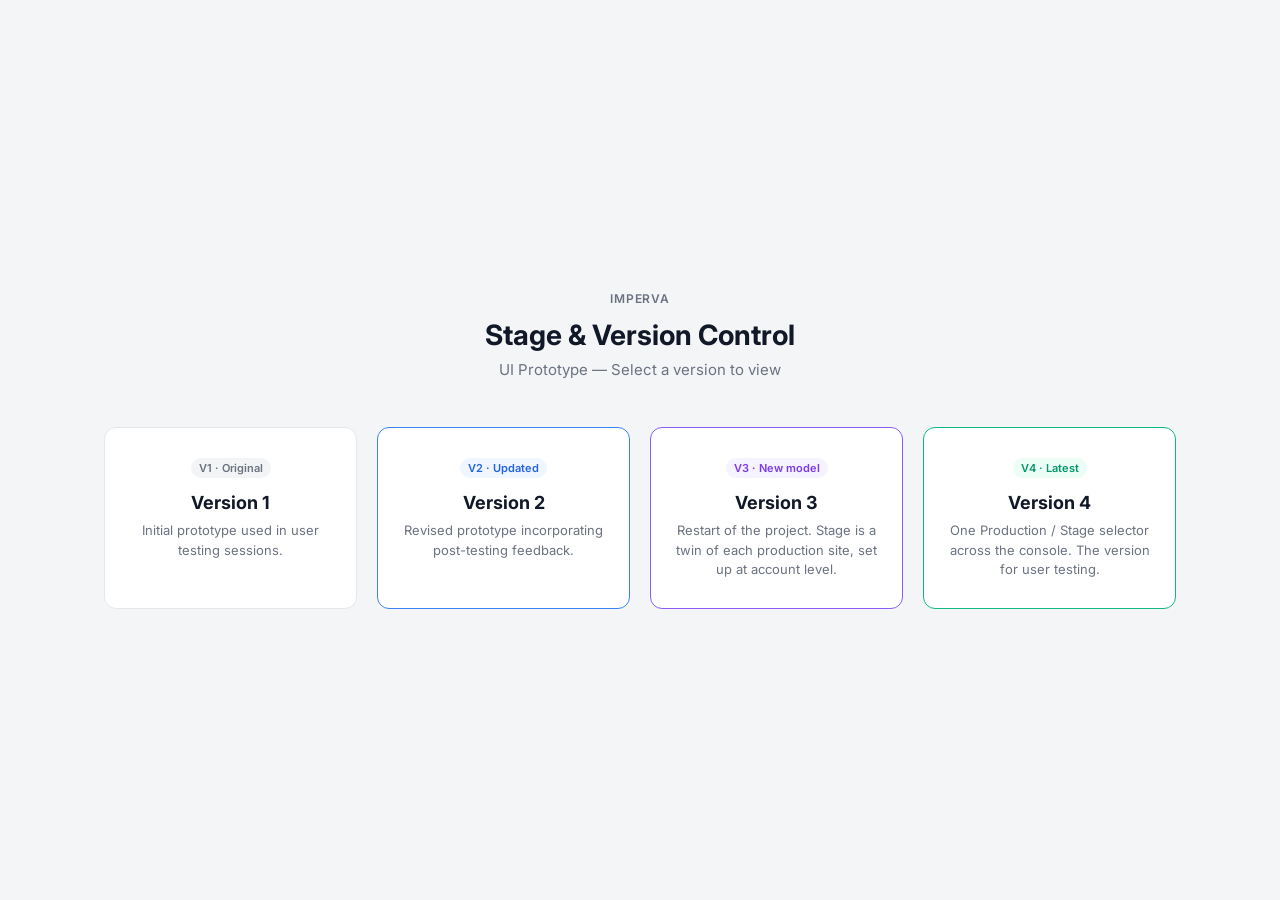
==== commit da47f7db: "Add v3 and v4 prototypes v3 is where we started working on the project again, with the tech design c" ====
--- a/index.html
+++ b/index.html
@@ -19,7 +19,7 @@
 
     .container {
       text-align: center;
-      max-width: 640px;
+      max-width: 1120px;
       padding: 48px 24px;
     }
 
@@ -47,12 +47,13 @@
 
     .versions {
       display: flex;
+      flex-wrap: wrap;
       gap: 20px;
       justify-content: center;
     }
 
     .version-card {
-      flex: 1;
+      flex: 1 1 220px;
       max-width: 260px;
       background: #fff;
       border: 1px solid #e5e7eb;
@@ -93,6 +94,34 @@
       color: #2563eb;
     }
 
+    .version-card.v3 {
+      border-color: #8b5cf6;
+    }
+
+    .version-card.v3:hover {
+      border-color: #7c3aed;
+      box-shadow: 0 4px 16px rgba(139, 92, 246, 0.15);
+    }
+
+    .version-card.v3 .badge {
+      background: #f5f3ff;
+      color: #7c3aed;
+    }
+
+    .version-card.v4 {
+      border-color: #10b981;
+    }
+
+    .version-card.v4:hover {
+      border-color: #059669;
+      box-shadow: 0 4px 16px rgba(16, 185, 129, 0.15);
+    }
+
+    .version-card.v4 .badge {
+      background: #ecfdf5;
+      color: #059669;
+    }
+
     .version-title {
       font-size: 18px;
       font-weight: 700;
@@ -125,6 +154,18 @@
         <div class="version-title">Version 2</div>
         <p class="version-desc">Revised prototype incorporating post-testing feedback.</p>
       </a>
+
+      <a href="./v3/" class="version-card v3">
+        <div class="badge">V3 · New model</div>
+        <div class="version-title">Version 3</div>
+        <p class="version-desc">Restart of the project. Stage is a twin of each production site, set up at account level.</p>
+      </a>
+
+      <a href="./v4/" class="version-card v4">
+        <div class="badge">V4 · Latest</div>
+        <div class="version-title">Version 4</div>
+        <p class="version-desc">One Production / Stage selector across the console. The version for user testing.</p>
+      </a>
     </div>
   </div>
 </body>
